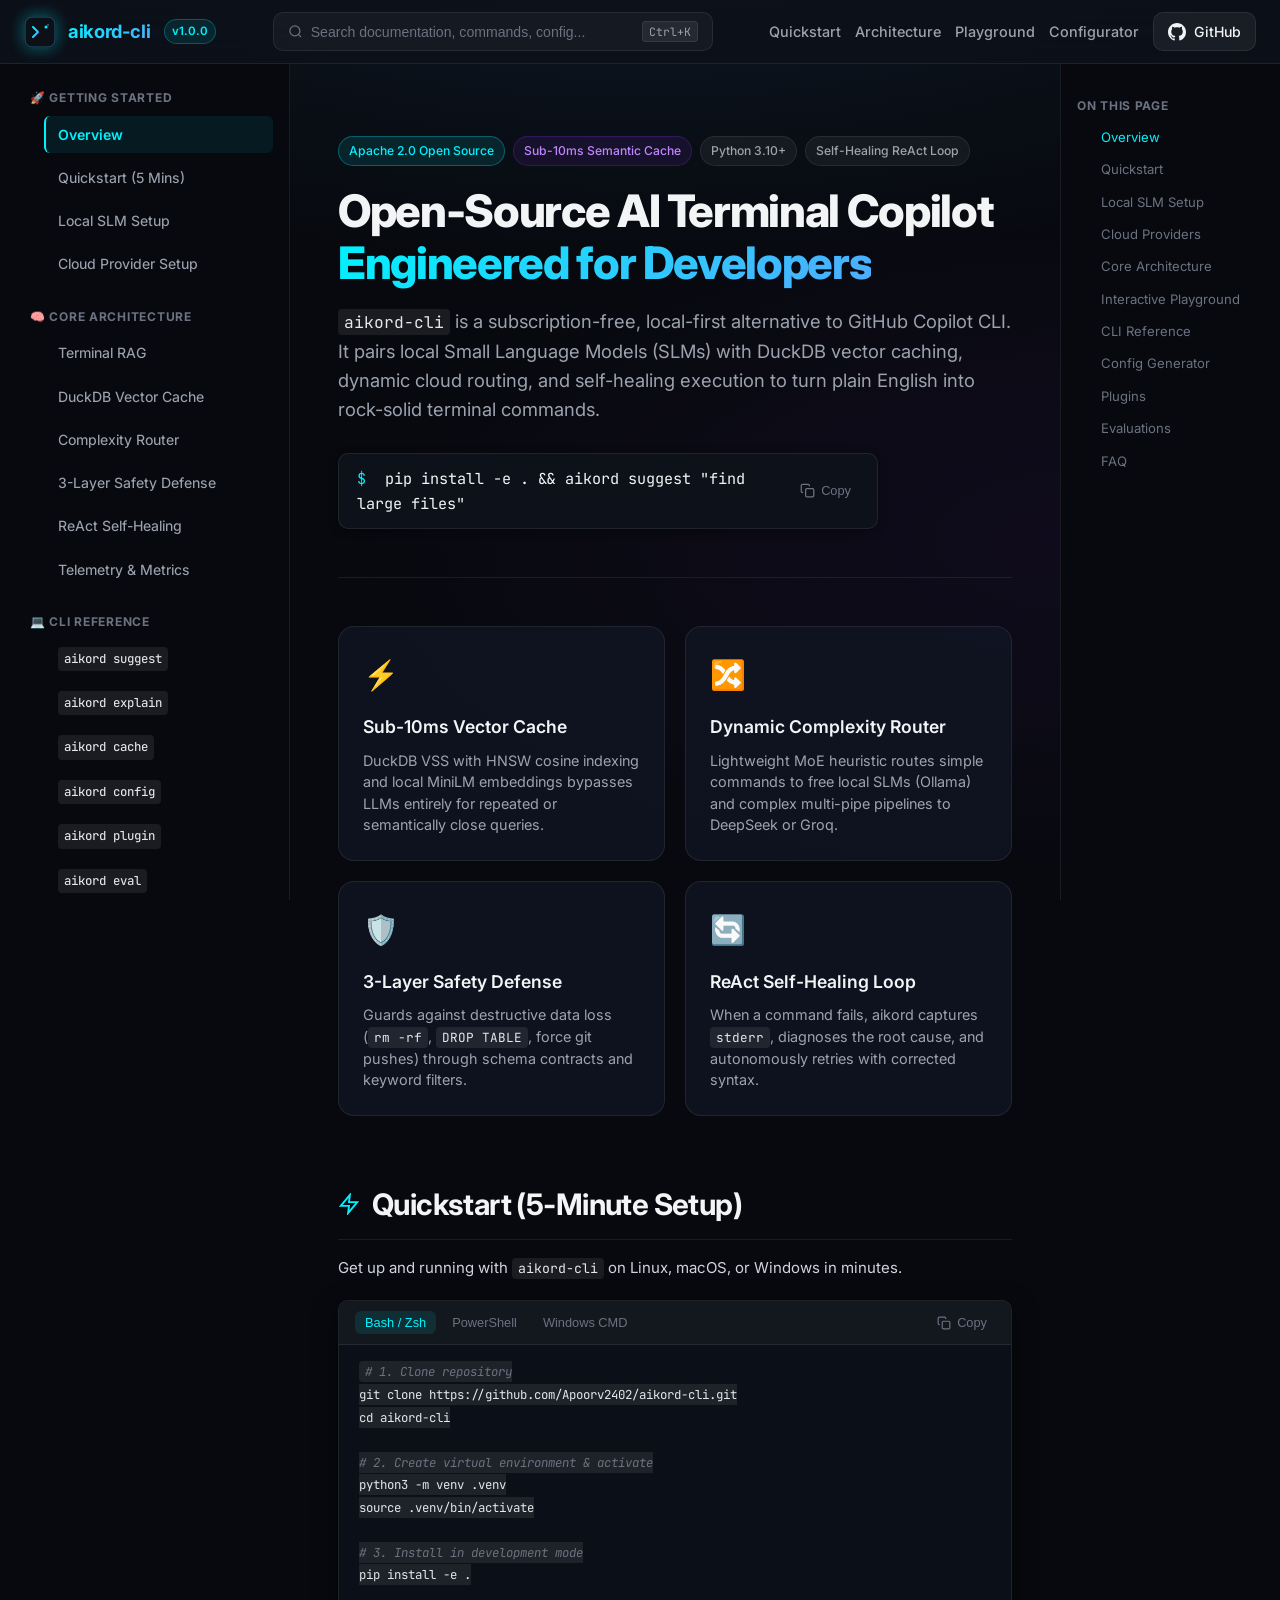
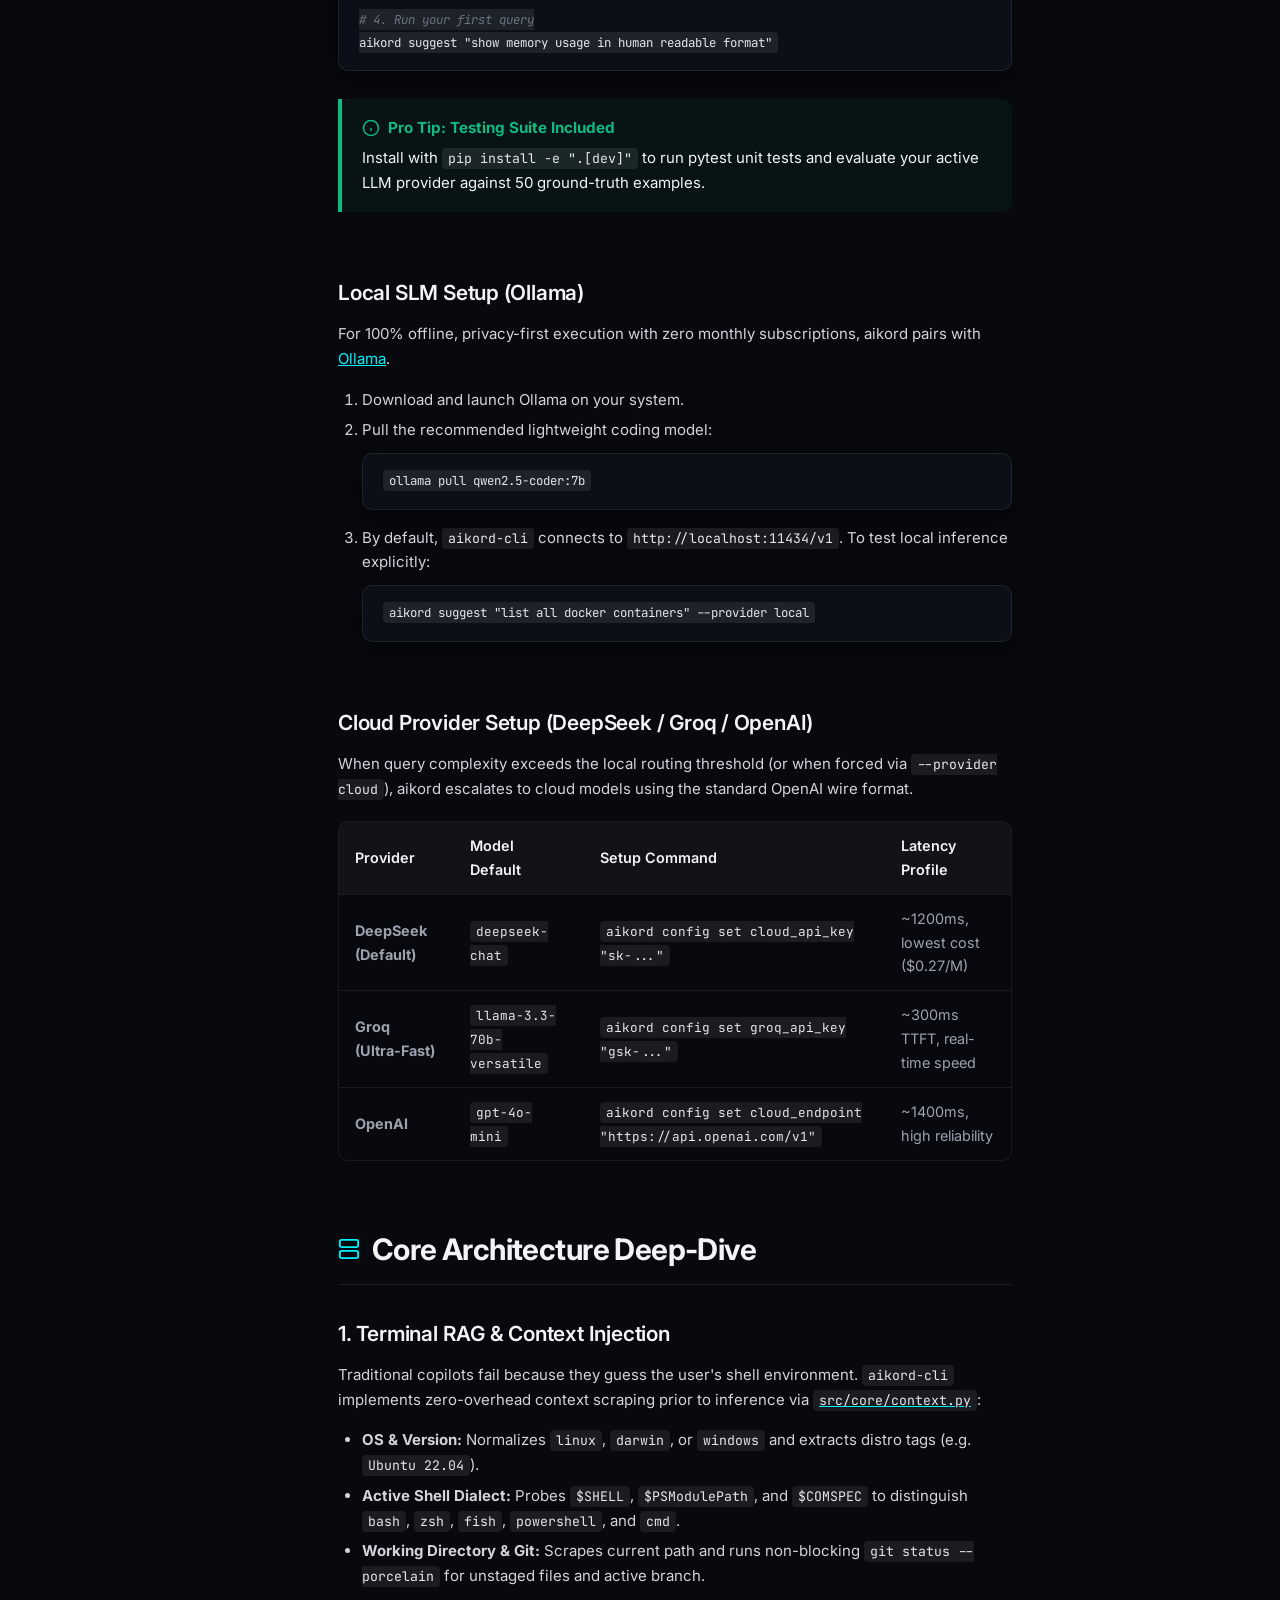
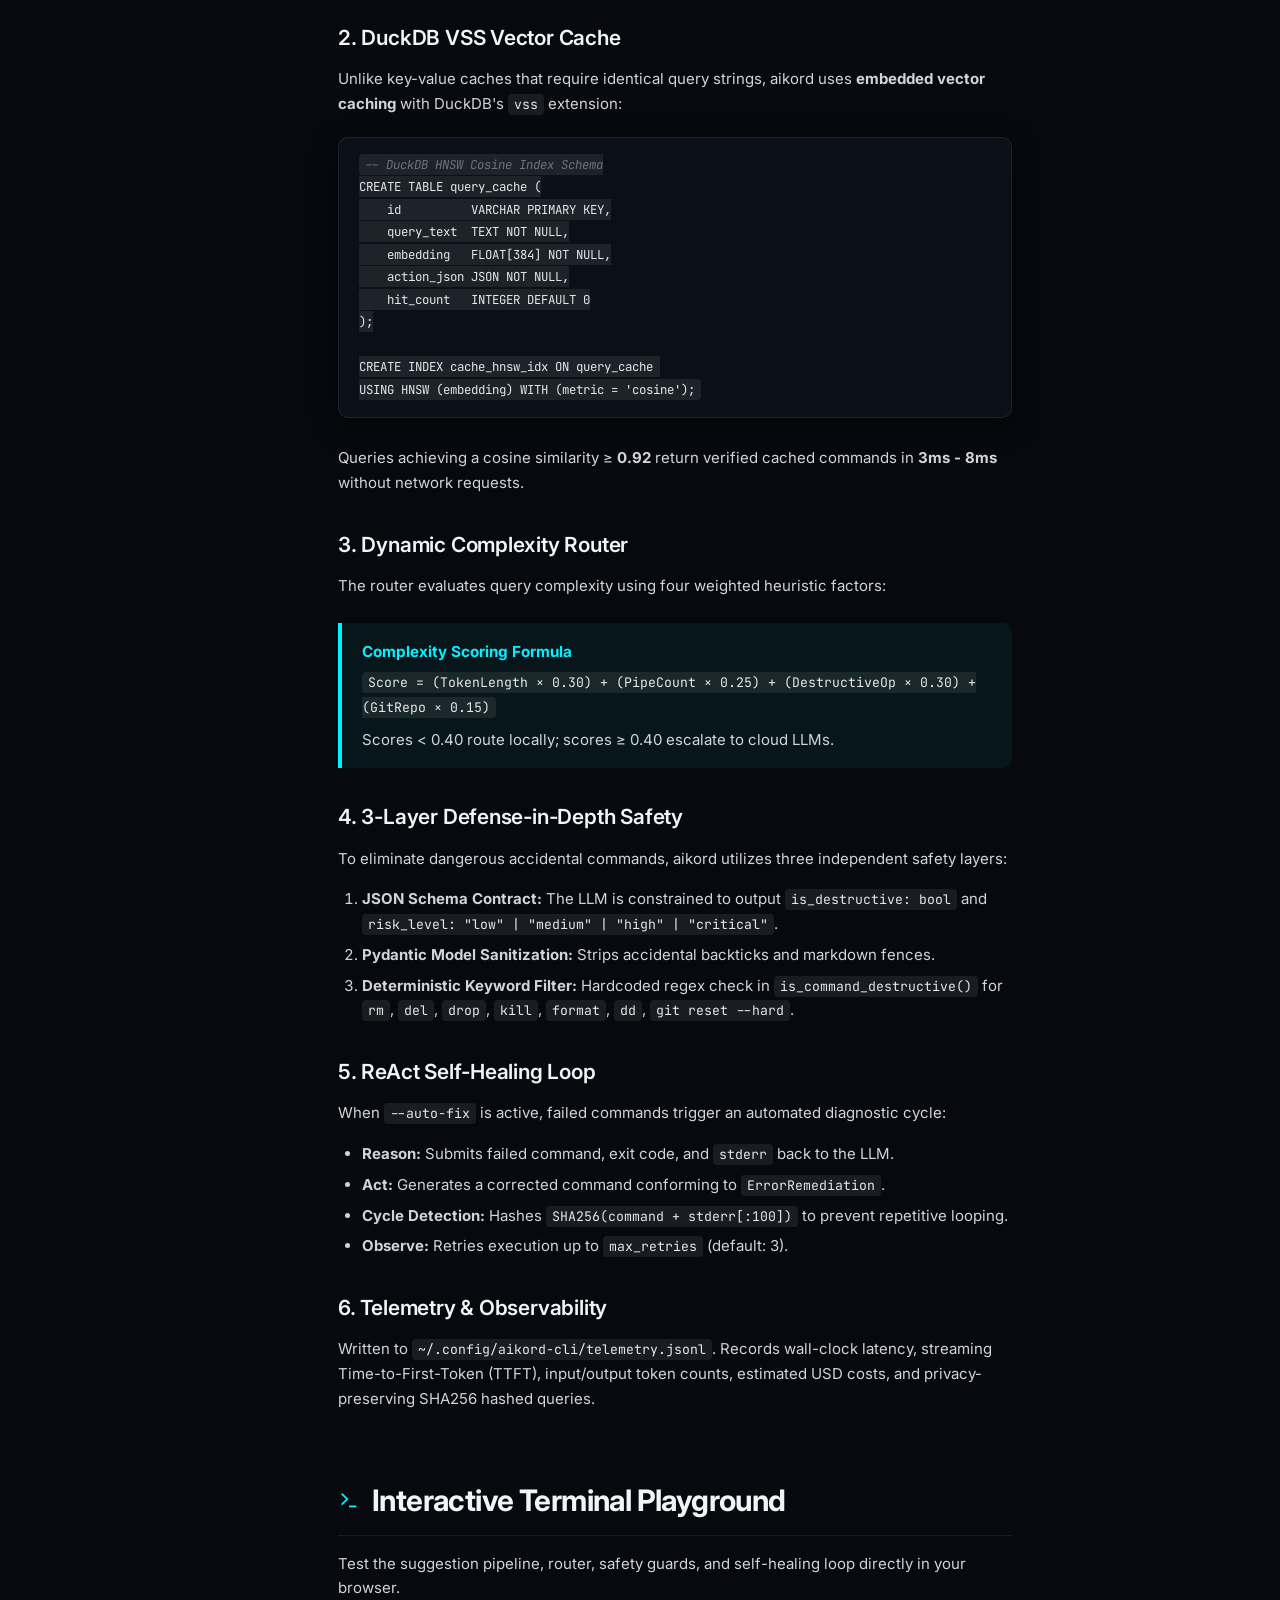
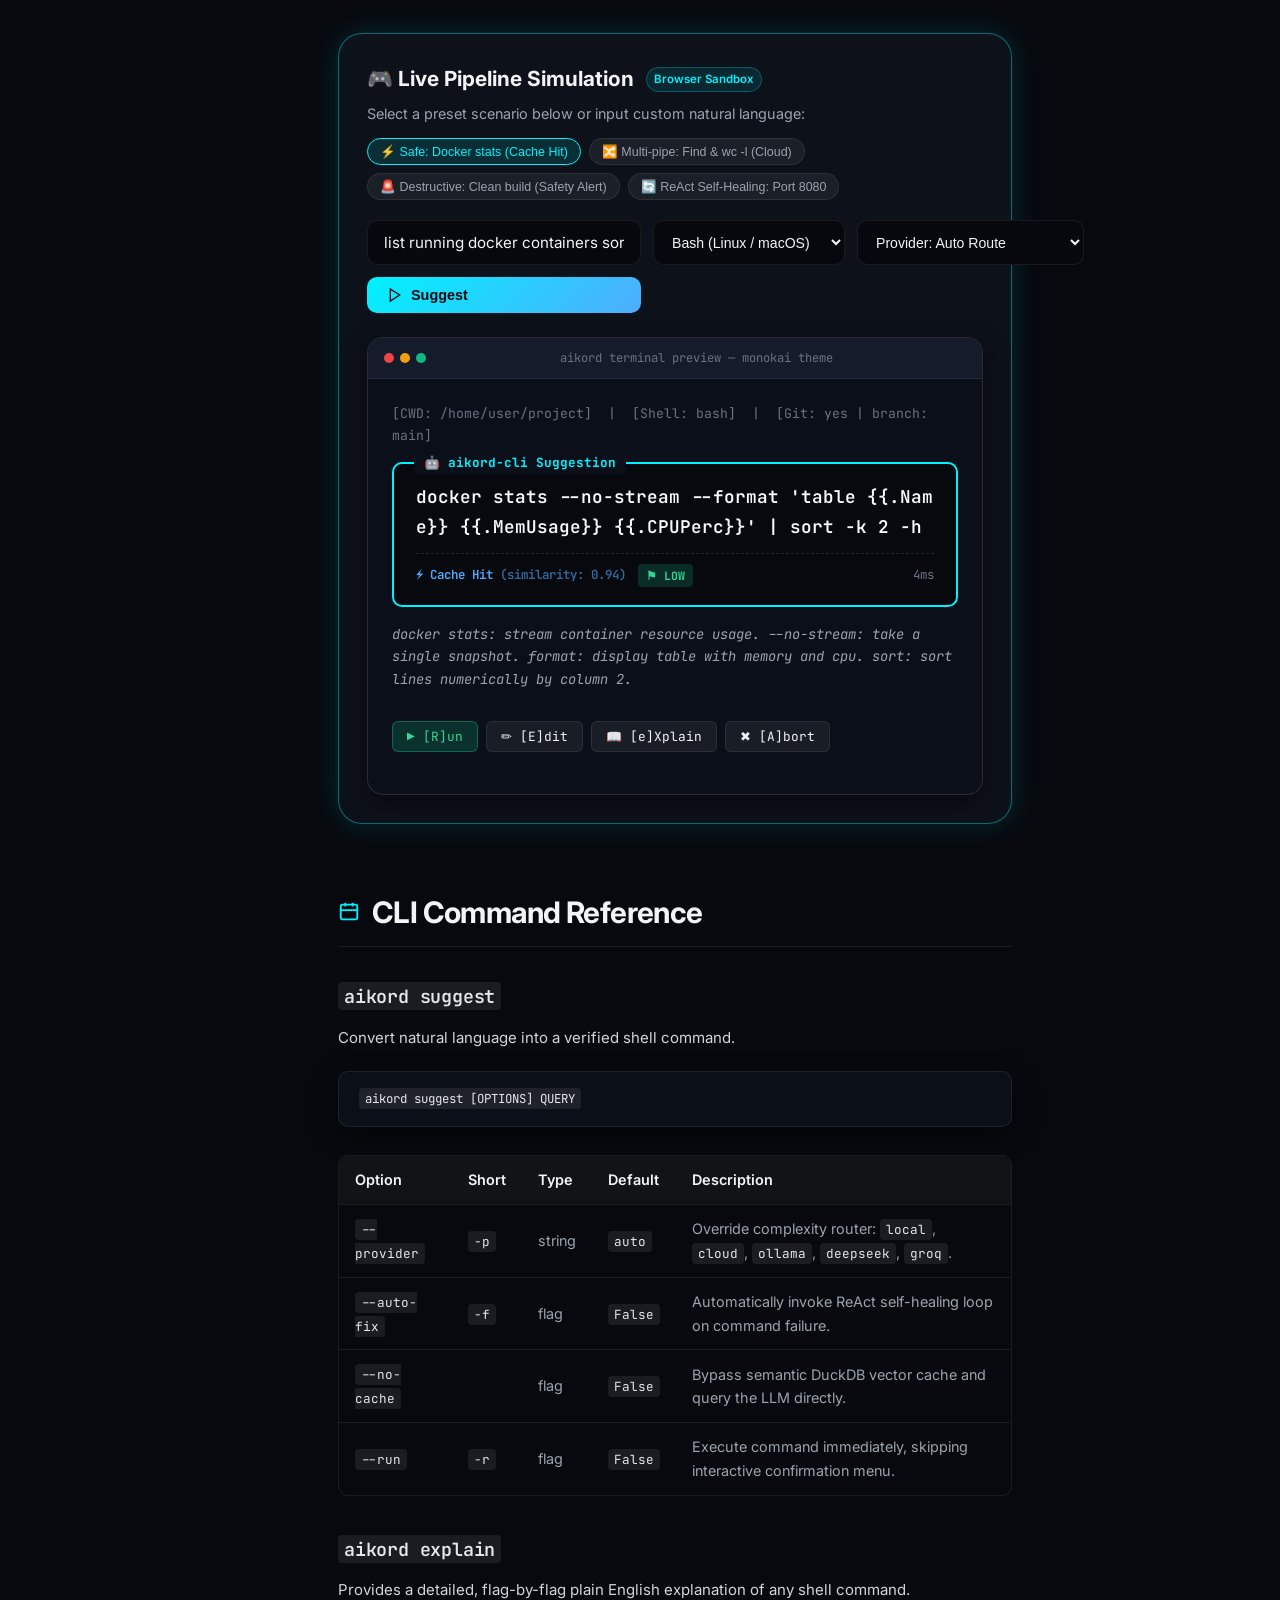
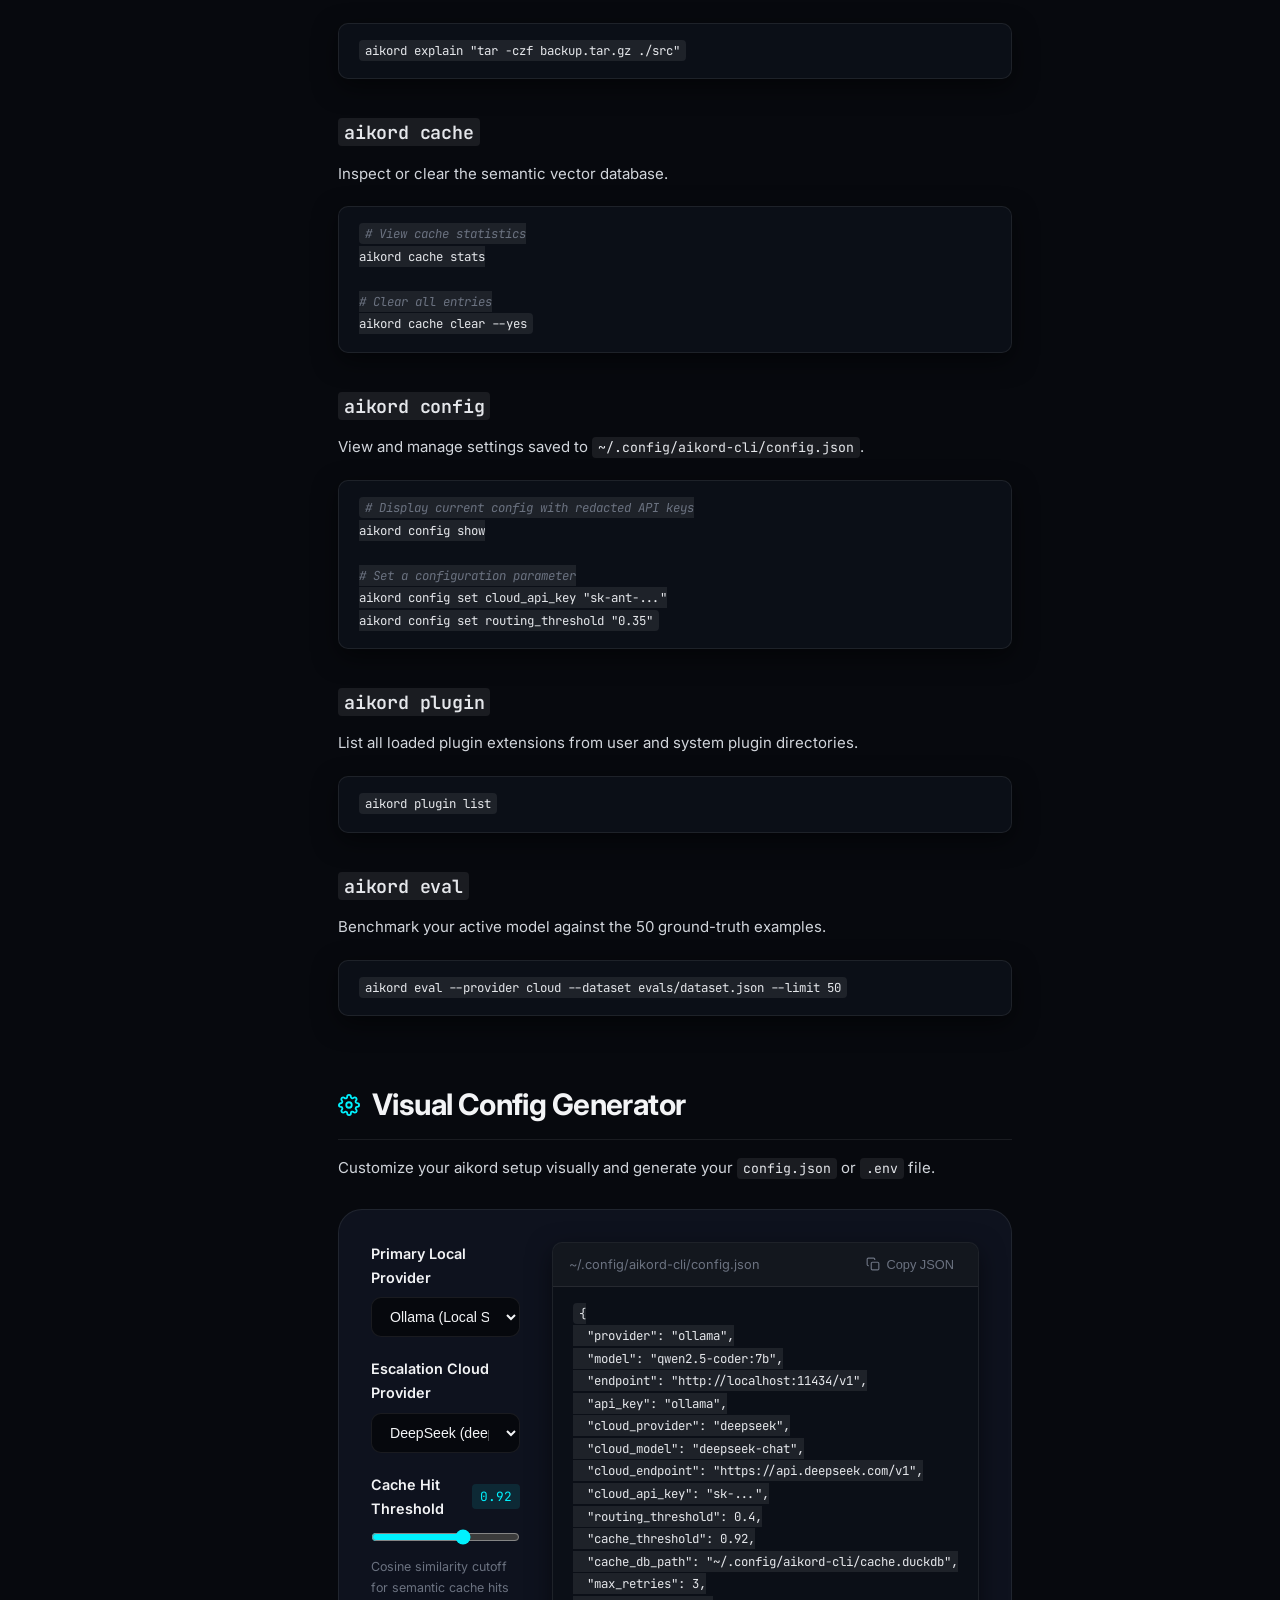
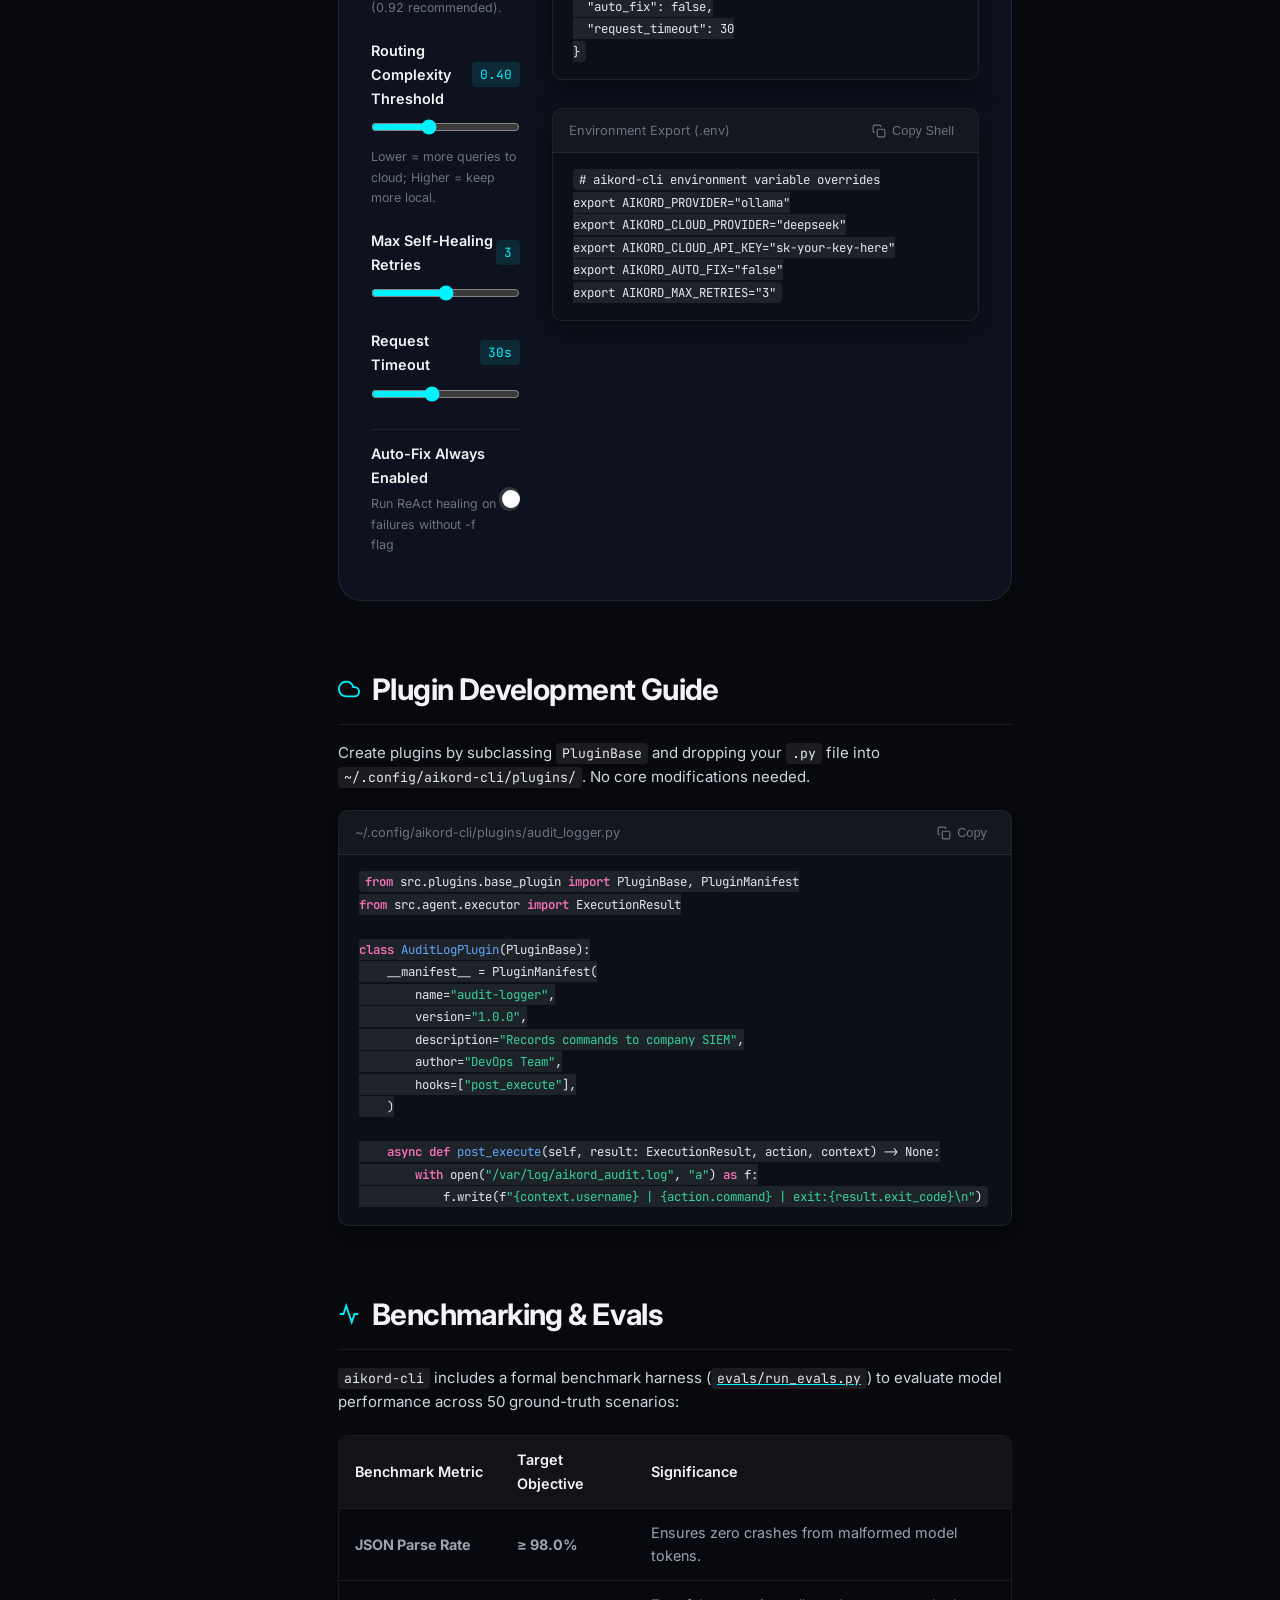
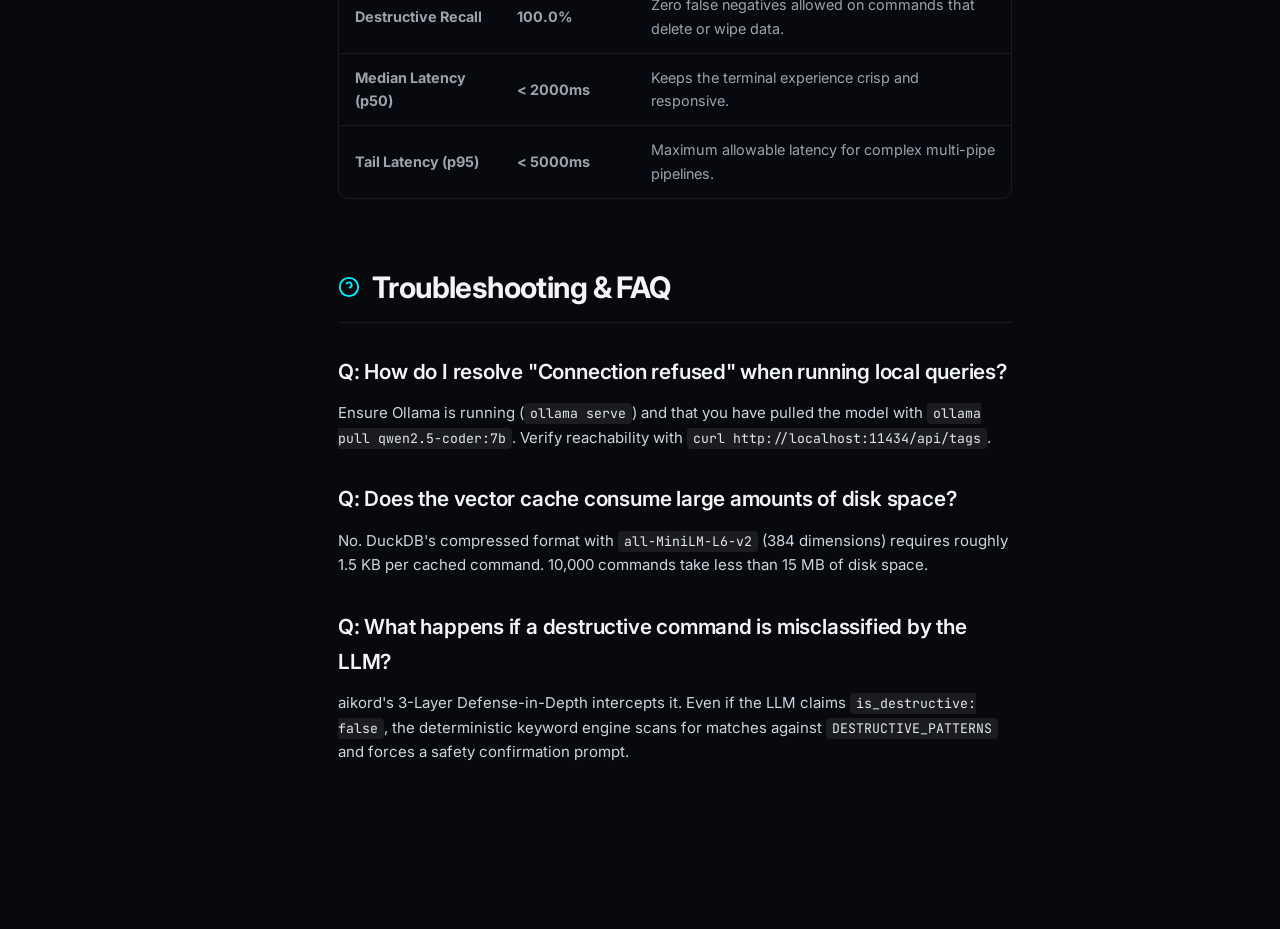
==== docs/index.html @ ac15a9aa "feat: add interactive developer documentation website and update README" ====
<!DOCTYPE html>
<html lang="en">
<head>
  <meta charset="UTF-8">
  <meta name="viewport" content="width=device-width, initial-scale=1.0">
  <title>aikord-cli Developer Documentation | Open-Source AI Terminal Copilot</title>
  <meta name="description" content="Official developer documentation for aikord-cli: Open-source, subscription-free AI terminal copilot with local SLMs, DuckDB VSS semantic caching, and ReAct self-healing execution." />
  <link rel="icon" type="image/svg+xml" href="favicon.svg">
  <link rel="stylesheet" href="styles.css">
</head>
<body>

  <!-- =======================================================================
       Header Navigation
       ======================================================================= -->
  <header class="site-header">
    <div class="header-left">
      <button class="menu-toggle-btn" id="menu-toggle" aria-label="Toggle Navigation Sidebar">
        <svg width="20" height="20" viewBox="0 0 24 24" fill="none" stroke="currentColor" stroke-width="2" stroke-linecap="round"><line x1="3" y1="12" x2="21" y2="12"></line><line x1="3" y1="6" x2="21" y2="6"></line><line x1="3" y1="18" x2="21" y2="18"></line></svg>
      </button>
      <a href="#overview" class="brand-link">
        <img src="favicon.svg" alt="aikord-cli logo" class="brand-logo" />
        <span class="brand-title">aikord-cli</span>
        <span class="badge-version">v1.0.0</span>
      </a>
    </div>

    <div class="header-center">
      <button class="quick-search-btn" id="quick-search-trigger" aria-label="Quick Search">
        <span class="search-placeholder">
          <svg width="15" height="15" viewBox="0 0 24 24" fill="none" stroke="currentColor" stroke-width="2"><circle cx="11" cy="11" r="8"></circle><line x1="21" y1="21" x2="16.65" y2="16.65"></line></svg>
          Search documentation, commands, config...
        </span>
        <kbd class="search-shortcut">Ctrl+K</kbd>
      </button>
    </div>

    <div class="header-right">
      <a href="#quickstart" class="nav-link">Quickstart</a>
      <a href="#architecture" class="nav-link">Architecture</a>
      <a href="#playground" class="nav-link">Playground</a>
      <a href="#configurator" class="nav-link">Configurator</a>
      <a href="https://github.com/Apoorv2402/aikord-cli" target="_blank" rel="noopener noreferrer" class="github-btn">
        <svg width="18" height="18" viewBox="0 0 24 24" fill="currentColor"><path d="M12 0C5.37 0 0 5.37 0 12c0 5.31 3.435 9.795 8.205 11.385.6.105.825-.255.825-.57 0-.285-.015-1.23-.015-2.235-3.015.555-3.795-.735-4.035-1.41-.135-.345-.72-1.41-1.23-1.695-.42-.225-1.02-.78-.015-.795.945-.015 1.62.87 1.845 1.23 1.08 1.815 2.805 1.305 3.495.99.105-.78.42-1.305.765-1.605-2.67-.3-5.46-1.335-5.46-5.925 0-1.305.465-2.385 1.23-3.225-.12-.3-.54-1.53.12-3.18 0 0 1.005-.315 3.3 1.23.96-.27 1.98-.405 3-.405s2.04.135 3 .405c2.295-1.56 3.3-1.23 3.3-1.23.66 1.65.24 2.88.12 3.18.765.84 1.23 1.905 1.23 3.225 0 4.605-2.805 5.625-5.475 5.925.435.375.81 1.095.81 2.22 0 1.605-.015 2.895-.015 3.3 0 .315.225.69.825.57A12.02 12.02 0 0024 12c0-6.63-5.37-12-12-12z"/></svg>
        GitHub
      </a>
    </div>
  </header>

  <!-- =======================================================================
       Main Layout (Sidebar + Content + TOC)
       ======================================================================= -->
  <div class="docs-container">

    <!-- Left Navigation Sidebar -->
    <aside class="docs-sidebar" id="docs-sidebar">
      <div class="sidebar-group">
        <div class="sidebar-group-title">🚀 Getting Started</div>
        <ul class="sidebar-links">
          <li><a href="#overview" class="sidebar-link active">Overview</a></li>
          <li><a href="#quickstart" class="sidebar-link">Quickstart (5 Mins)</a></li>
          <li><a href="#ollama-setup" class="sidebar-link">Local SLM Setup</a></li>
          <li><a href="#cloud-setup" class="sidebar-link">Cloud Provider Setup</a></li>
        </ul>
      </div>

      <div class="sidebar-group">
        <div class="sidebar-group-title">🧠 Core Architecture</div>
        <ul class="sidebar-links">
          <li><a href="#context-injection" class="sidebar-link">Terminal RAG</a></li>
          <li><a href="#semantic-cache" class="sidebar-link">DuckDB Vector Cache</a></li>
          <li><a href="#complexity-router" class="sidebar-link">Complexity Router</a></li>
          <li><a href="#safety-architecture" class="sidebar-link">3-Layer Safety Defense</a></li>
          <li><a href="#self-healing" class="sidebar-link">ReAct Self-Healing</a></li>
          <li><a href="#telemetry" class="sidebar-link">Telemetry & Metrics</a></li>
        </ul>
      </div>

      <div class="sidebar-group">
        <div class="sidebar-group-title">💻 CLI Reference</div>
        <ul class="sidebar-links">
          <li><a href="#cmd-suggest" class="sidebar-link"><code>aikord suggest</code></a></li>
          <li><a href="#cmd-explain" class="sidebar-link"><code>aikord explain</code></a></li>
          <li><a href="#cmd-cache" class="sidebar-link"><code>aikord cache</code></a></li>
          <li><a href="#cmd-config" class="sidebar-link"><code>aikord config</code></a></li>
          <li><a href="#cmd-plugin" class="sidebar-link"><code>aikord plugin</code></a></li>
          <li><a href="#cmd-eval" class="sidebar-link"><code>aikord eval</code></a></li>
        </ul>
      </div>

      <div class="sidebar-group">
        <div class="sidebar-group-title">🎛️ Interactive Tools</div>
        <ul class="sidebar-links">
          <li><a href="#playground" class="sidebar-link">Terminal Playground <span class="sidebar-pill">Live</span></a></li>
          <li><a href="#configurator" class="sidebar-link">Visual Configurator</a></li>
        </ul>
      </div>

      <div class="sidebar-group">
        <div class="sidebar-group-title">🔌 Plugins & Evals</div>
        <ul class="sidebar-links">
          <li><a href="#plugins" class="sidebar-link">Plugin Development</a></li>
          <li><a href="#evals" class="sidebar-link">Evaluation Harness</a></li>
          <li><a href="#faq" class="sidebar-link">FAQ & Troubleshooting</a></li>
        </ul>
      </div>
    </aside>

    <!-- Main Content Area -->
    <main class="docs-main">
      <div class="docs-content-wrapper">

        <!-- Hero Section -->
        <section class="hero-banner" id="overview">
          <div class="hero-tags">
            <span class="tag-pill cyan">Apache 2.0 Open Source</span>
            <span class="tag-pill purple">Sub-10ms Semantic Cache</span>
            <span class="tag-pill">Python 3.10+</span>
            <span class="tag-pill">Self-Healing ReAct Loop</span>
          </div>

          <h1 class="hero-title">
            Open-Source AI Terminal Copilot <br />
            <span class="text-gradient">Engineered for Developers</span>
          </h1>

          <p class="hero-subtitle">
            <code>aikord-cli</code> is a subscription-free, local-first alternative to GitHub Copilot CLI. It pairs local Small Language Models (SLMs) with DuckDB vector caching, dynamic cloud routing, and self-healing execution to turn plain English into rock-solid terminal commands.
          </p>

          <div class="hero-quick-install">
            <div>
              <span class="cmd-prompt">$</span>
              <span class="cmd-text">pip install -e . &amp;&amp; aikord suggest "find large files"</span>
            </div>
            <button class="copy-btn" aria-label="Copy install command">
              <svg width="15" height="15" viewBox="0 0 24 24" fill="none" stroke="currentColor" stroke-width="2"><rect x="9" y="9" width="13" height="13" rx="2" ry="2"></rect><path d="M5 15H4a2 2 0 0 1-2-2V4a2 2 0 0 1 2-2h9a2 2 0 0 1 2 2v1"></path></svg>
              Copy
            </button>
          </div>
        </section>

        <!-- Feature Grid Cards -->
        <section class="doc-section">
          <div class="feature-grid">
            <div class="feature-card">
              <div class="card-icon">⚡</div>
              <h2 class="card-title">Sub-10ms Vector Cache</h2>
              <p class="card-desc">DuckDB VSS with HNSW cosine indexing and local MiniLM embeddings bypasses LLMs entirely for repeated or semantically close queries.</p>
            </div>
            <div class="feature-card">
              <div class="card-icon">🔀</div>
              <h2 class="card-title">Dynamic Complexity Router</h2>
              <p class="card-desc">Lightweight MoE heuristic routes simple commands to free local SLMs (Ollama) and complex multi-pipe pipelines to DeepSeek or Groq.</p>
            </div>
            <div class="feature-card">
              <div class="card-icon">🛡️</div>
              <h2 class="card-title">3-Layer Safety Defense</h2>
              <p class="card-desc">Guards against destructive data loss (<code>rm -rf</code>, <code>DROP TABLE</code>, force git pushes) through schema contracts and keyword filters.</p>
            </div>
            <div class="feature-card">
              <div class="card-icon">🔄</div>
              <h2 class="card-title">ReAct Self-Healing Loop</h2>
              <p class="card-desc">When a command fails, aikord captures <code>stderr</code>, diagnoses the root cause, and autonomously retries with corrected syntax.</p>
            </div>
          </div>
        </section>

        <!-- Section: Quickstart -->
        <section class="doc-section" id="quickstart">
          <h2 class="section-heading">
            <svg width="22" height="22" viewBox="0 0 24 24" fill="none" stroke="var(--accent-cyan)" stroke-width="2"><polygon points="13 2 3 14 12 14 11 22 21 10 12 10 13 2"></polygon></svg>
            Quickstart (5-Minute Setup)
          </h2>
          <p>Get up and running with <code>aikord-cli</code> on Linux, macOS, or Windows in minutes.</p>

          <div class="code-window">
            <div class="code-header">
              <div class="code-tabs">
                <button class="code-tab-btn active" data-tab="bash">Bash / Zsh</button>
                <button class="code-tab-btn" data-tab="pwsh">PowerShell</button>
                <button class="code-tab-btn" data-tab="cmd">Windows CMD</button>
              </div>
              <button class="copy-btn" aria-label="Copy code block">
                <svg width="14" height="14" viewBox="0 0 24 24" fill="none" stroke="currentColor" stroke-width="2"><rect x="9" y="9" width="13" height="13" rx="2" ry="2"></rect><path d="M5 15H4a2 2 0 0 1-2-2V4a2 2 0 0 1 2-2h9a2 2 0 0 1 2 2v1"></path></svg>
                Copy
              </button>
            </div>
            <div class="code-body">
              <pre class="code-pane active" data-pane="bash"><code><span class="token-comment"># 1. Clone repository</span>
git clone https://github.com/Apoorv2402/aikord-cli.git
cd aikord-cli

<span class="token-comment"># 2. Create virtual environment &amp; activate</span>
python3 -m venv .venv
source .venv/bin/activate

<span class="token-comment"># 3. Install in development mode</span>
pip install -e .

<span class="token-comment"># 4. Run your first query</span>
aikord suggest "show memory usage in human readable format"</code></pre>

              <pre class="code-pane" data-pane="pwsh" style="display:none;"><code><span class="token-comment"># 1. Clone repository</span>
git clone https://github.com/Apoorv2402/aikord-cli.git
cd aikord-cli

<span class="token-comment"># 2. Create virtual environment &amp; activate</span>
python -m venv .venv
.venv\Scripts\Activate.ps1

<span class="token-comment"># 3. Install in development mode</span>
pip install -e .

<span class="token-comment"># 4. Run your first query</span>
aikord suggest "find all files modified today"</code></pre>

              <pre class="code-pane" data-pane="cmd" style="display:none;"><code>:: 1. Clone repository
git clone https://github.com/Apoorv2402/aikord-cli.git
cd aikord-cli

:: 2. Create virtual environment &amp; activate
python -m venv .venv
.venv\Scripts\activate.bat

:: 3. Install in development mode
pip install -e .

:: 4. Run your first query
aikord suggest "show network connections"</code></pre>
            </div>
          </div>

          <div class="callout tip">
            <div class="callout-title">
              <svg width="18" height="18" viewBox="0 0 24 24" fill="none" stroke="currentColor" stroke-width="2"><circle cx="12" cy="12" r="10"></circle><line x1="12" y1="16" x2="12" y2="12"></line><line x1="12" y1="8" x2="12.01" y2="8"></line></svg>
              Pro Tip: Testing Suite Included
            </div>
            Install with <code>pip install -e ".[dev]"</code> to run pytest unit tests and evaluate your active LLM provider against 50 ground-truth examples.
          </div>
        </section>

        <!-- Section: Ollama Setup -->
        <section class="doc-section" id="ollama-setup">
          <h3 class="sub-heading">Local SLM Setup (Ollama)</h3>
          <p>For 100% offline, privacy-first execution with zero monthly subscriptions, aikord pairs with <a href="https://ollama.com" target="_blank" rel="noopener noreferrer" style="color:var(--accent-cyan);">Ollama</a>.</p>

          <ol>
            <li>Download and launch Ollama on your system.</li>
            <li>Pull the recommended lightweight coding model:
              <div class="code-window" style="margin: 10px 0 16px;">
                <div class="code-body"><pre><code>ollama pull qwen2.5-coder:7b</code></pre></div>
              </div>
            </li>
            <li>By default, <code>aikord-cli</code> connects to <code>http://localhost:11434/v1</code>. To test local inference explicitly:
              <div class="code-window" style="margin: 10px 0 16px;">
                <div class="code-body"><pre><code>aikord suggest "list all docker containers" --provider local</code></pre></div>
              </div>
            </li>
          </ol>
        </section>

        <!-- Section: Cloud Setup -->
        <section class="doc-section" id="cloud-setup">
          <h3 class="sub-heading">Cloud Provider Setup (DeepSeek / Groq / OpenAI)</h3>
          <p>When query complexity exceeds the local routing threshold (or when forced via <code>--provider cloud</code>), aikord escalates to cloud models using the standard OpenAI wire format.</p>

          <div class="table-responsive">
            <table class="doc-table">
              <thead>
                <tr>
                  <th>Provider</th>
                  <th>Model Default</th>
                  <th>Setup Command</th>
                  <th>Latency Profile</th>
                </tr>
              </thead>
              <tbody>
                <tr>
                  <td><strong>DeepSeek (Default)</strong></td>
                  <td><code>deepseek-chat</code></td>
                  <td><code>aikord config set cloud_api_key "sk-..."</code></td>
                  <td>~1200ms, lowest cost ($0.27/M)</td>
                </tr>
                <tr>
                  <td><strong>Groq (Ultra-Fast)</strong></td>
                  <td><code>llama-3.3-70b-versatile</code></td>
                  <td><code>aikord config set groq_api_key "gsk-..."</code></td>
                  <td>~300ms TTFT, real-time speed</td>
                </tr>
                <tr>
                  <td><strong>OpenAI</strong></td>
                  <td><code>gpt-4o-mini</code></td>
                  <td><code>aikord config set cloud_endpoint "https://api.openai.com/v1"</code></td>
                  <td>~1400ms, high reliability</td>
                </tr>
              </tbody>
            </table>
          </div>
        </section>

        <!-- Section: Architecture Deep-Dive -->
        <section class="doc-section" id="architecture">
          <h2 class="section-heading">
            <svg width="22" height="22" viewBox="0 0 24 24" fill="none" stroke="var(--accent-cyan)" stroke-width="2"><rect x="2" y="2" width="20" height="8" rx="2" ry="2"></rect><rect x="2" y="14" width="20" height="8" rx="2" ry="2"></rect><line x1="6" y1="6" x2="6.01" y2="6"></line><line x1="6" y1="18" x2="6.01" y2="18"></line></svg>
            Core Architecture Deep-Dive
          </h2>

          <h3 class="sub-heading" id="context-injection">1. Terminal RAG &amp; Context Injection</h3>
          <p>
            Traditional copilots fail because they guess the user's shell environment. <code>aikord-cli</code> implements zero-overhead context scraping prior to inference via <a href="file:///c:/Users/apoorv/.gemini/antigravity/scratch/aikord-cli/src/core/context.py" style="color:var(--accent-cyan);"><code>src/core/context.py</code></a>:
          </p>
          <ul>
            <li><strong>OS &amp; Version:</strong> Normalizes <code>linux</code>, <code>darwin</code>, or <code>windows</code> and extracts distro tags (e.g. <code>Ubuntu 22.04</code>).</li>
            <li><strong>Active Shell Dialect:</strong> Probes <code>$SHELL</code>, <code>$PSModulePath</code>, and <code>$COMSPEC</code> to distinguish <code>bash</code>, <code>zsh</code>, <code>fish</code>, <code>powershell</code>, and <code>cmd</code>.</li>
            <li><strong>Working Directory &amp; Git:</strong> Scrapes current path and runs non-blocking <code>git status --porcelain</code> for unstaged files and active branch.</li>
          </ul>

          <h3 class="sub-heading" id="semantic-cache">2. DuckDB VSS Vector Cache</h3>
          <p>
            Unlike key-value caches that require identical query strings, aikord uses <strong>embedded vector caching</strong> with DuckDB's <code>vss</code> extension:
          </p>
          <div class="code-window">
            <div class="code-body">
              <pre><code><span class="token-comment">-- DuckDB HNSW Cosine Index Schema</span>
CREATE TABLE query_cache (
    id          VARCHAR PRIMARY KEY,
    query_text  TEXT NOT NULL,
    embedding   FLOAT[384] NOT NULL,
    action_json JSON NOT NULL,
    hit_count   INTEGER DEFAULT 0
);

CREATE INDEX cache_hnsw_idx ON query_cache 
USING HNSW (embedding) WITH (metric = 'cosine');</code></pre>
            </div>
          </div>
          <p>Queries achieving a cosine similarity &ge; <strong>0.92</strong> return verified cached commands in <strong>3ms - 8ms</strong> without network requests.</p>

          <h3 class="sub-heading" id="complexity-router">3. Dynamic Complexity Router</h3>
          <p>The router evaluates query complexity using four weighted heuristic factors:</p>
          <div class="callout">
            <div class="callout-title">Complexity Scoring Formula</div>
            <code>Score = (TokenLength × 0.30) + (PipeCount × 0.25) + (DestructiveOp × 0.30) + (GitRepo × 0.15)</code>
            <p style="margin-top: 8px; margin-bottom: 0;">Scores &lt; 0.40 route locally; scores &ge; 0.40 escalate to cloud LLMs.</p>
          </div>

          <h3 class="sub-heading" id="safety-architecture">4. 3-Layer Defense-in-Depth Safety</h3>
          <p>To eliminate dangerous accidental commands, aikord utilizes three independent safety layers:</p>
          <ol>
            <li><strong>JSON Schema Contract:</strong> The LLM is constrained to output <code>is_destructive: bool</code> and <code>risk_level: "low" | "medium" | "high" | "critical"</code>.</li>
            <li><strong>Pydantic Model Sanitization:</strong> Strips accidental backticks and markdown fences.</li>
            <li><strong>Deterministic Keyword Filter:</strong> Hardcoded regex check in <code>is_command_destructive()</code> for <code>rm</code>, <code>del</code>, <code>drop</code>, <code>kill</code>, <code>format</code>, <code>dd</code>, <code>git reset --hard</code>.</li>
          </ol>

          <h3 class="sub-heading" id="self-healing">5. ReAct Self-Healing Loop</h3>
          <p>
            When <code>--auto-fix</code> is active, failed commands trigger an automated diagnostic cycle:
          </p>
          <ul>
            <li><strong>Reason:</strong> Submits failed command, exit code, and <code>stderr</code> back to the LLM.</li>
            <li><strong>Act:</strong> Generates a corrected command conforming to <code>ErrorRemediation</code>.</li>
            <li><strong>Cycle Detection:</strong> Hashes <code>SHA256(command + stderr[:100])</code> to prevent repetitive looping.</li>
            <li><strong>Observe:</strong> Retries execution up to <code>max_retries</code> (default: 3).</li>
          </ul>

          <h3 class="sub-heading" id="telemetry">6. Telemetry &amp; Observability</h3>
          <p>
            Written to <code>~/.config/aikord-cli/telemetry.jsonl</code>. Records wall-clock latency, streaming Time-to-First-Token (TTFT), input/output token counts, estimated USD costs, and privacy-preserving SHA256 hashed queries.
          </p>
        </section>

        <!-- Section: Interactive Terminal Playground -->
        <section class="doc-section" id="playground">
          <h2 class="section-heading">
            <svg width="22" height="22" viewBox="0 0 24 24" fill="none" stroke="var(--accent-cyan)" stroke-width="2"><polyline points="4 17 10 11 4 5"></polyline><line x1="12" y1="19" x2="20" y2="19"></line></svg>
            Interactive Terminal Playground
          </h2>
          <p>Test the suggestion pipeline, router, safety guards, and self-healing loop directly in your browser.</p>

          <div class="playground-container">
            <div class="playground-header">
              <div class="playground-title">
                <span>🎮 Live Pipeline Simulation</span>
                <span class="badge-version">Browser Sandbox</span>
              </div>
              <p style="color: var(--text-secondary); font-size: 0.9rem; margin-bottom: 12px;">
                Select a preset scenario below or input custom natural language:
              </p>
              <div class="playground-presets">
                <button class="preset-chip active" data-preset="safe">⚡ Safe: Docker stats (Cache Hit)</button>
                <button class="preset-chip" data-preset="pipeline">🔀 Multi-pipe: Find &amp; wc -l (Cloud)</button>
                <button class="preset-chip" data-preset="destructive">🚨 Destructive: Clean build (Safety Alert)</button>
                <button class="preset-chip" data-preset="healing">🔄 ReAct Self-Healing: Port 8080</button>
              </div>
            </div>

            <div class="playground-controls">
              <input type="text" class="playground-input" id="pg-query" value="list running docker containers sorted by memory usage" placeholder="Describe a terminal task..." />
              <select class="playground-select" id="pg-shell">
                <option value="bash">Bash (Linux / macOS)</option>
                <option value="powershell">PowerShell (Windows)</option>
              </select>
              <select class="playground-select" id="pg-provider">
                <option value="auto">Provider: Auto Route</option>
                <option value="local">Provider: Local (Ollama)</option>
                <option value="deepseek">Provider: Cloud (DeepSeek)</option>
              </select>
              <button class="playground-submit-btn" id="pg-submit-btn">
                <svg width="16" height="16" viewBox="0 0 24 24" fill="none" stroke="currentColor" stroke-width="2"><polygon points="5 3 19 12 5 21 5 3"></polygon></svg>
                Suggest
              </button>
            </div>

            <!-- Terminal Window Preview -->
            <div class="terminal-simulation">
              <div class="terminal-titlebar">
                <div class="window-dots">
                  <div class="dot red"></div>
                  <div class="dot yellow"></div>
                  <div class="dot green"></div>
                </div>
                <div class="terminal-window-title">aikord terminal preview — monokai theme</div>
                <div></div>
              </div>
              <div class="terminal-viewport" id="terminal-viewport">
                <!-- Rendered dynamically by app.js -->
              </div>
            </div>
          </div>
        </section>

        <!-- Section: CLI Reference -->
        <section class="doc-section" id="cli-reference">
          <h2 class="section-heading">
            <svg width="22" height="22" viewBox="0 0 24 24" fill="none" stroke="var(--accent-cyan)" stroke-width="2"><rect x="3" y="4" width="18" height="16" rx="2"></rect><line x1="8" y1="2" x2="8" y2="6"></line><line x1="16" y1="2" x2="16" y2="6"></line><line x1="3" y1="10" x2="21" y2="10"></line></svg>
            CLI Command Reference
          </h2>

          <!-- cmd: suggest -->
          <div style="margin-bottom: 36px;" id="cmd-suggest">
            <h3 class="sub-heading"><code>aikord suggest</code></h3>
            <p>Convert natural language into a verified shell command.</p>
            <div class="code-window">
              <div class="code-body"><pre><code>aikord suggest [OPTIONS] QUERY</code></pre></div>
            </div>
            <div class="table-responsive">
              <table class="doc-table">
                <thead>
                  <tr>
                    <th>Option</th>
                    <th>Short</th>
                    <th>Type</th>
                    <th>Default</th>
                    <th>Description</th>
                  </tr>
                </thead>
                <tbody>
                  <tr>
                    <td><code>--provider</code></td>
                    <td><code>-p</code></td>
                    <td>string</td>
                    <td><code>auto</code></td>
                    <td>Override complexity router: <code>local</code>, <code>cloud</code>, <code>ollama</code>, <code>deepseek</code>, <code>groq</code>.</td>
                  </tr>
                  <tr>
                    <td><code>--auto-fix</code></td>
                    <td><code>-f</code></td>
                    <td>flag</td>
                    <td><code>False</code></td>
                    <td>Automatically invoke ReAct self-healing loop on command failure.</td>
                  </tr>
                  <tr>
                    <td><code>--no-cache</code></td>
                    <td></td>
                    <td>flag</td>
                    <td><code>False</code></td>
                    <td>Bypass semantic DuckDB vector cache and query the LLM directly.</td>
                  </tr>
                  <tr>
                    <td><code>--run</code></td>
                    <td><code>-r</code></td>
                    <td>flag</td>
                    <td><code>False</code></td>
                    <td>Execute command immediately, skipping interactive confirmation menu.</td>
                  </tr>
                </tbody>
              </table>
            </div>
          </div>

          <!-- cmd: explain -->
          <div style="margin-bottom: 36px;" id="cmd-explain">
            <h3 class="sub-heading"><code>aikord explain</code></h3>
            <p>Provides a detailed, flag-by-flag plain English explanation of any shell command.</p>
            <div class="code-window">
              <div class="code-body"><pre><code>aikord explain "tar -czf backup.tar.gz ./src"</code></pre></div>
            </div>
          </div>

          <!-- cmd: cache -->
          <div style="margin-bottom: 36px;" id="cmd-cache">
            <h3 class="sub-heading"><code>aikord cache</code></h3>
            <p>Inspect or clear the semantic vector database.</p>
            <div class="code-window">
              <div class="code-body"><pre><code><span class="token-comment"># View cache statistics</span>
aikord cache stats

<span class="token-comment"># Clear all entries</span>
aikord cache clear --yes</code></pre></div>
            </div>
          </div>

          <!-- cmd: config -->
          <div style="margin-bottom: 36px;" id="cmd-config">
            <h3 class="sub-heading"><code>aikord config</code></h3>
            <p>View and manage settings saved to <code>~/.config/aikord-cli/config.json</code>.</p>
            <div class="code-window">
              <div class="code-body"><pre><code><span class="token-comment"># Display current config with redacted API keys</span>
aikord config show

<span class="token-comment"># Set a configuration parameter</span>
aikord config set cloud_api_key "sk-ant-..."
aikord config set routing_threshold "0.35"</code></pre></div>
            </div>
          </div>

          <!-- cmd: plugin & eval -->
          <div style="margin-bottom: 36px;" id="cmd-plugin">
            <h3 class="sub-heading"><code>aikord plugin</code></h3>
            <p>List all loaded plugin extensions from user and system plugin directories.</p>
            <div class="code-window"><div class="code-body"><pre><code>aikord plugin list</code></pre></div></div>
          </div>

          <div style="margin-bottom: 36px;" id="cmd-eval">
            <h3 class="sub-heading"><code>aikord eval</code></h3>
            <p>Benchmark your active model against the 50 ground-truth examples.</p>
            <div class="code-window"><div class="code-body"><pre><code>aikord eval --provider cloud --dataset evals/dataset.json --limit 50</code></pre></div></div>
          </div>
        </section>

        <!-- Section: Visual Configurator -->
        <section class="doc-section" id="configurator">
          <h2 class="section-heading">
            <svg width="22" height="22" viewBox="0 0 24 24" fill="none" stroke="var(--accent-cyan)" stroke-width="2"><circle cx="12" cy="12" r="3"></circle><path d="M19.4 15a1.65 1.65 0 0 0 .33 1.82l.06.06a2 2 0 0 1 0 2.83 2 2 0 0 1-2.83 0l-.06-.06a1.65 1.65 0 0 0-1.82-.33 1.65 1.65 0 0 0-1 1.51V21a2 2 0 0 1-2 2 2 2 0 0 1-2-2v-.09A1.65 1.65 0 0 0 9 19.4a1.65 1.65 0 0 0-1.82.33l-.06.06a2 2 0 0 1-2.83 0 2 2 0 0 1 0-2.83l.06-.06a1.65 1.65 0 0 0 .33-1.82 1.65 1.65 0 0 0-1.51-1H3a2 2 0 0 1-2-2 2 2 0 0 1 2-2h.09A1.65 1.65 0 0 0 4.6 9a1.65 1.65 0 0 0-.33-1.82l-.06-.06a2 2 0 0 1 0-2.83 2 2 0 0 1 2.83 0l.06.06a1.65 1.65 0 0 0 1.82.33H9a1.65 1.65 0 0 0 1-1.51V3a2 2 0 0 1 2-2 2 2 0 0 1 2 2v.09a1.65 1.65 0 0 0 1 1.51 1.65 1.65 0 0 0 1.82-.33l.06-.06a2 2 0 0 1 2.83 0 2 2 0 0 1 0 2.83l-.06.06a1.65 1.65 0 0 0-.33 1.82V9a1.65 1.65 0 0 0 1.51 1H21a2 2 0 0 1 2 2 2 2 0 0 1-2 2h-.09a1.65 1.65 0 0 0-1.51 1z"></path></svg>
            Visual Config Generator
          </h2>
          <p>Customize your aikord setup visually and generate your <code>config.json</code> or <code>.env</code> file.</p>

          <div class="configurator-wrapper">
            <div class="config-grid">
              <!-- Controls -->
              <div>
                <div class="config-item">
                  <div class="config-item-header">
                    <label class="config-label" for="cfg-provider">Primary Local Provider</label>
                  </div>
                  <select class="playground-select" id="cfg-provider" style="width: 100%;">
                    <option value="ollama">Ollama (Local SLM)</option>
                  </select>
                </div>

                <div class="config-item">
                  <div class="config-item-header">
                    <label class="config-label" for="cfg-cloud-provider">Escalation Cloud Provider</label>
                  </div>
                  <select class="playground-select" id="cfg-cloud-provider" style="width: 100%;">
                    <option value="deepseek">DeepSeek (deepseek-chat)</option>
                    <option value="groq">Groq (llama-3.3-70b-versatile)</option>
                    <option value="openai">OpenAI (gpt-4o-mini)</option>
                  </select>
                </div>

                <div class="config-item">
                  <div class="config-item-header">
                    <label class="config-label" for="cfg-cache-thresh">Cache Hit Threshold</label>
                    <span class="config-value-badge" id="lbl-cache-thresh">0.92</span>
                  </div>
                  <input type="range" class="config-slider" id="cfg-cache-thresh" min="0.80" max="0.99" step="0.01" value="0.92" />
                  <div class="config-hint">Cosine similarity cutoff for semantic cache hits (0.92 recommended).</div>
                </div>

                <div class="config-item">
                  <div class="config-item-header">
                    <label class="config-label" for="cfg-routing-thresh">Routing Complexity Threshold</label>
                    <span class="config-value-badge" id="lbl-routing-thresh">0.40</span>
                  </div>
                  <input type="range" class="config-slider" id="cfg-routing-thresh" min="0.10" max="0.90" step="0.05" value="0.40" />
                  <div class="config-hint">Lower = more queries to cloud; Higher = keep more local.</div>
                </div>

                <div class="config-item">
                  <div class="config-item-header">
                    <label class="config-label" for="cfg-max-retries">Max Self-Healing Retries</label>
                    <span class="config-value-badge" id="lbl-max-retries">3</span>
                  </div>
                  <input type="range" class="config-slider" id="cfg-max-retries" min="1" max="5" step="1" value="3" />
                </div>

                <div class="config-item">
                  <div class="config-item-header">
                    <label class="config-label" for="cfg-timeout">Request Timeout</label>
                    <span class="config-value-badge" id="lbl-timeout">30s</span>
                  </div>
                  <input type="range" class="config-slider" id="cfg-timeout" min="10" max="60" step="5" value="30" />
                </div>

                <div class="config-toggle-row">
                  <div>
                    <div class="config-label">Auto-Fix Always Enabled</div>
                    <div class="config-hint">Run ReAct healing on failures without -f flag</div>
                  </div>
                  <label class="toggle-switch">
                    <input type="checkbox" id="cfg-autofix" />
                    <span class="slider-round"></span>
                  </label>
                </div>
              </div>

              <!-- Live Output -->
              <div>
                <div class="code-window" style="margin-top: 0;">
                  <div class="code-header">
                    <span style="font-size: 0.8rem; color: var(--text-muted);">~/.config/aikord-cli/config.json</span>
                    <button class="copy-btn" data-copy-target="#cfg-json-output">
                      <svg width="14" height="14" viewBox="0 0 24 24" fill="none" stroke="currentColor" stroke-width="2"><rect x="9" y="9" width="13" height="13" rx="2" ry="2"></rect><path d="M5 15H4a2 2 0 0 1-2-2V4a2 2 0 0 1 2-2h9a2 2 0 0 1 2 2v1"></path></svg>
                      Copy JSON
                    </button>
                  </div>
                  <div class="code-body">
                    <pre><code id="cfg-json-output"></code></pre>
                  </div>
                </div>

                <div class="code-window">
                  <div class="code-header">
                    <span style="font-size: 0.8rem; color: var(--text-muted);">Environment Export (.env)</span>
                    <button class="copy-btn" data-copy-target="#cfg-env-output">
                      <svg width="14" height="14" viewBox="0 0 24 24" fill="none" stroke="currentColor" stroke-width="2"><rect x="9" y="9" width="13" height="13" rx="2" ry="2"></rect><path d="M5 15H4a2 2 0 0 1-2-2V4a2 2 0 0 1 2-2h9a2 2 0 0 1 2 2v1"></path></svg>
                      Copy Shell
                    </button>
                  </div>
                  <div class="code-body">
                    <pre><code id="cfg-env-output"></code></pre>
                  </div>
                </div>
              </div>
            </div>
          </div>
        </section>

        <!-- Section: Plugin Development -->
        <section class="doc-section" id="plugins">
          <h2 class="section-heading">
            <svg width="22" height="22" viewBox="0 0 24 24" fill="none" stroke="var(--accent-cyan)" stroke-width="2"><path d="M18 10h-1.26A8 8 0 1 0 9 20h9a5 5 0 0 0 0-10z"></path></svg>
            Plugin Development Guide
          </h2>
          <p>
            Create plugins by subclassing <code>PluginBase</code> and dropping your <code>.py</code> file into <code>~/.config/aikord-cli/plugins/</code>. No core modifications needed.
          </p>

          <div class="code-window">
            <div class="code-header">
              <span style="font-size: 0.8rem; color: var(--text-muted);">~/.config/aikord-cli/plugins/audit_logger.py</span>
              <button class="copy-btn">
                <svg width="14" height="14" viewBox="0 0 24 24" fill="none" stroke="currentColor" stroke-width="2"><rect x="9" y="9" width="13" height="13" rx="2" ry="2"></rect><path d="M5 15H4a2 2 0 0 1-2-2V4a2 2 0 0 1 2-2h9a2 2 0 0 1 2 2v1"></path></svg>
                Copy
              </button>
            </div>
            <div class="code-body">
              <pre><code><span class="token-keyword">from</span> src.plugins.base_plugin <span class="token-keyword">import</span> PluginBase, PluginManifest
<span class="token-keyword">from</span> src.agent.executor <span class="token-keyword">import</span> ExecutionResult

<span class="token-keyword">class</span> <span class="token-function">AuditLogPlugin</span>(PluginBase):
    __manifest__ = PluginManifest(
        name=<span class="token-string">"audit-logger"</span>,
        version=<span class="token-string">"1.0.0"</span>,
        description=<span class="token-string">"Records commands to company SIEM"</span>,
        author=<span class="token-string">"DevOps Team"</span>,
        hooks=[<span class="token-string">"post_execute"</span>],
    )

    <span class="token-keyword">async def</span> <span class="token-function">post_execute</span>(self, result: ExecutionResult, action, context) -> None:
        <span class="token-keyword">with</span> open(<span class="token-string">"/var/log/aikord_audit.log"</span>, <span class="token-string">"a"</span>) <span class="token-keyword">as</span> f:
            f.write(f<span class="token-string">"{context.username} | {action.command} | exit:{result.exit_code}\n"</span>)</code></pre>
            </div>
          </div>
        </section>

        <!-- Section: Evaluation Harness -->
        <section class="doc-section" id="evals">
          <h2 class="section-heading">
            <svg width="22" height="22" viewBox="0 0 24 24" fill="none" stroke="var(--accent-cyan)" stroke-width="2"><path d="M22 12h-4l-3 9L9 3l-3 9H2"></path></svg>
            Benchmarking &amp; Evals
          </h2>
          <p>
            <code>aikord-cli</code> includes a formal benchmark harness (<a href="file:///c:/Users/apoorv/.gemini/antigravity/scratch/aikord-cli/evals/run_evals.py" style="color:var(--accent-cyan);"><code>evals/run_evals.py</code></a>) to evaluate model performance across 50 ground-truth scenarios:
          </p>

          <div class="table-responsive">
            <table class="doc-table">
              <thead>
                <tr>
                  <th>Benchmark Metric</th>
                  <th>Target Objective</th>
                  <th>Significance</th>
                </tr>
              </thead>
              <tbody>
                <tr>
                  <td><strong>JSON Parse Rate</strong></td>
                  <td><strong>&ge; 98.0%</strong></td>
                  <td>Ensures zero crashes from malformed model tokens.</td>
                </tr>
                <tr>
                  <td><strong>Destructive Recall</strong></td>
                  <td><strong>100.0%</strong></td>
                  <td>Zero false negatives allowed on commands that delete or wipe data.</td>
                </tr>
                <tr>
                  <td><strong>Median Latency (p50)</strong></td>
                  <td><strong>&lt; 2000ms</strong></td>
                  <td>Keeps the terminal experience crisp and responsive.</td>
                </tr>
                <tr>
                  <td><strong>Tail Latency (p95)</strong></td>
                  <td><strong>&lt; 5000ms</strong></td>
                  <td>Maximum allowable latency for complex multi-pipe pipelines.</td>
                </tr>
              </tbody>
            </table>
          </div>
        </section>

        <!-- Section: FAQ & Troubleshooting -->
        <section class="doc-section" id="faq">
          <h2 class="section-heading">
            <svg width="22" height="22" viewBox="0 0 24 24" fill="none" stroke="var(--accent-cyan)" stroke-width="2"><circle cx="12" cy="12" r="10"></circle><path d="M9.09 9a3 3 0 0 1 5.83 1c0 2-3 3-3 3"></path><line x1="12" y1="17" x2="12.01" y2="17"></line></svg>
            Troubleshooting &amp; FAQ
          </h2>

          <h3 class="sub-heading">Q: How do I resolve "Connection refused" when running local queries?</h3>
          <p>Ensure Ollama is running (<code>ollama serve</code>) and that you have pulled the model with <code>ollama pull qwen2.5-coder:7b</code>. Verify reachability with <code>curl http://localhost:11434/api/tags</code>.</p>

          <h3 class="sub-heading">Q: Does the vector cache consume large amounts of disk space?</h3>
          <p>No. DuckDB's compressed format with <code>all-MiniLM-L6-v2</code> (384 dimensions) requires roughly 1.5 KB per cached command. 10,000 commands take less than 15 MB of disk space.</p>

          <h3 class="sub-heading">Q: What happens if a destructive command is misclassified by the LLM?</h3>
          <p>aikord's 3-Layer Defense-in-Depth intercepts it. Even if the LLM claims <code>is_destructive: false</code>, the deterministic keyword engine scans for matches against <code>DESTRUCTIVE_PATTERNS</code> and forces a safety confirmation prompt.</p>
        </section>

      </div>
    </main>

    <!-- Right Table of Contents (TOC) -->
    <aside class="docs-toc">
      <div class="toc-title">On This Page</div>
      <ul class="toc-list">
        <li><a href="#overview" class="toc-link">Overview</a></li>
        <li><a href="#quickstart" class="toc-link">Quickstart</a></li>
        <li><a href="#ollama-setup" class="toc-link">Local SLM Setup</a></li>
        <li><a href="#cloud-setup" class="toc-link">Cloud Providers</a></li>
        <li><a href="#architecture" class="toc-link">Core Architecture</a></li>
        <li><a href="#playground" class="toc-link">Interactive Playground</a></li>
        <li><a href="#cli-reference" class="toc-link">CLI Reference</a></li>
        <li><a href="#configurator" class="toc-link">Config Generator</a></li>
        <li><a href="#plugins" class="toc-link">Plugins</a></li>
        <li><a href="#evals" class="toc-link">Evaluations</a></li>
        <li><a href="#faq" class="toc-link">FAQ</a></li>
      </ul>
    </aside>

  </div>

  <!-- Search Modal Overlay -->
  <div class="search-modal-backdrop" id="search-modal-backdrop">
    <div class="search-modal">
      <div class="search-input-wrapper">
        <svg width="18" height="18" viewBox="0 0 24 24" fill="none" stroke="currentColor" stroke-width="2"><circle cx="11" cy="11" r="8"></circle><line x1="21" y1="21" x2="16.65" y2="16.65"></line></svg>
        <input type="text" class="search-modal-input" id="search-modal-input" placeholder="Type to search docs, commands, parameters..." autocomplete="off" />
        <kbd class="search-shortcut">ESC</kbd>
      </div>
      <div class="search-results-list" id="search-results">
        <!-- Injected via app.js -->
      </div>
    </div>
  </div>

  <script src="app.js"></script>
</body>
</html>
---- docs/styles.css ----
/* ==========================================================================
   aikord-cli Web Developer Documentation — Stylesheet
   ========================================================================== */

@import url('https://fonts.googleapis.com/css2?family=Inter:wght@300;400;500;600;700;800&family=JetBrains+Mono:ital,wght@0,400;0,500;0,700;1,400&display=swap');

:root {
  /* Color Palette */
  --bg-main: #07090e;
  --bg-surface: #0d111a;
  --bg-card: rgba(18, 24, 38, 0.7);
  --bg-card-hover: rgba(26, 34, 52, 0.85);
  --bg-glass: rgba(13, 17, 26, 0.8);
  --bg-code: #0b0f17;

  --border-subtle: rgba(255, 255, 255, 0.08);
  --border-focus: rgba(0, 242, 254, 0.4);
  --border-glow: rgba(0, 242, 254, 0.2);

  --accent-cyan: #00f2fe;
  --accent-blue: #4facfe;
  --accent-purple: #7928ca;
  --accent-pink: #ff0080;
  --accent-green: #10b981;
  --accent-yellow: #f59e0b;
  --accent-red: #ef4444;

  --grad-cyan-blue: linear-gradient(135deg, #00f2fe 0%, #4facfe 100%);
  --grad-purple-pink: linear-gradient(135deg, #7928ca 0%, #ff0080 100%);
  --grad-glow: radial-gradient(circle at 50% -20%, rgba(79, 172, 254, 0.15), transparent 70%);

  /* Typography */
  --font-sans: 'Inter', -apple-system, BlinkMacSystemFont, 'Segoe UI', Roboto, sans-serif;
  --font-mono: 'JetBrains Mono', 'Fira Code', Menlo, Consolas, monospace;

  --text-main: #f3f4f6;
  --text-secondary: #9ca3af;
  --text-muted: #6b7280;
  --text-dim: #4b5563;

  /* Layout */
  --header-height: 64px;
  --sidebar-width: 290px;
  --toc-width: 220px;
  --content-max-width: 900px;
  --radius-sm: 6px;
  --radius-md: 10px;
  --radius-lg: 16px;
  --radius-xl: 24px;

  --shadow-sm: 0 2px 8px rgba(0, 0, 0, 0.4);
  --shadow-md: 0 8px 24px rgba(0, 0, 0, 0.5);
  --shadow-glow: 0 0 30px rgba(0, 242, 254, 0.15);
  --transition-fast: 0.18s cubic-bezier(0.16, 1, 0.3, 1);
  --transition-normal: 0.25s cubic-bezier(0.16, 1, 0.3, 1);
}

/* Reset & Base Setup */
*, *::before, *::after {
  box-sizing: border-box;
  margin: 0;
  padding: 0;
}

html {
  scroll-behavior: smooth;
  scroll-padding-top: calc(var(--header-height) + 24px);
  color-scheme: dark;
}

body {
  font-family: var(--font-sans);
  background-color: var(--bg-main);
  background-image: 
    radial-gradient(ellipse 80% 50% at 50% -20%, rgba(79, 172, 254, 0.12), transparent),
    radial-gradient(ellipse 60% 40% at 85% 60%, rgba(121, 40, 202, 0.08), transparent);
  background-attachment: fixed;
  color: var(--text-main);
  line-height: 1.65;
  font-size: 15px;
  -webkit-font-smoothing: antialiased;
  -moz-osx-font-smoothing: grayscale;
  overflow-x: hidden;
}

/* Custom Scrollbars */
::-webkit-scrollbar {
  width: 7px;
  height: 7px;
}
::-webkit-scrollbar-track {
  background: var(--bg-main);
}
::-webkit-scrollbar-thumb {
  background: rgba(255, 255, 255, 0.15);
  border-radius: 4px;
}
::-webkit-scrollbar-thumb:hover {
  background: var(--accent-blue);
}

/* ==========================================================================
   Header & Top Navigation
   ========================================================================== */

.site-header {
  position: fixed;
  top: 0;
  left: 0;
  right: 0;
  height: var(--header-height);
  background: var(--bg-glass);
  backdrop-filter: blur(16px);
  -webkit-backdrop-filter: blur(16px);
  border-bottom: 1px solid var(--border-subtle);
  z-index: 100;
  display: flex;
  align-items: center;
  justify-content: space-between;
  padding: 0 24px;
}

.header-left {
  display: flex;
  align-items: center;
  gap: 16px;
}

.menu-toggle-btn {
  display: none;
  background: transparent;
  border: 1px solid var(--border-subtle);
  border-radius: var(--radius-sm);
  color: var(--text-main);
  padding: 6px 10px;
  cursor: pointer;
}

.brand-link {
  display: flex;
  align-items: center;
  gap: 12px;
  text-decoration: none;
  color: var(--text-main);
}

.brand-logo {
  width: 32px;
  height: 32px;
  border-radius: 8px;
  filter: drop-shadow(0 0 8px rgba(0, 242, 254, 0.4));
}

.brand-title {
  font-size: 1.15rem;
  font-weight: 700;
  letter-spacing: -0.02em;
  background: var(--grad-cyan-blue);
  -webkit-background-clip: text;
  -webkit-text-fill-color: transparent;
}

.badge-version {
  font-size: 0.72rem;
  font-weight: 600;
  padding: 2px 7px;
  border-radius: 999px;
  background: rgba(0, 242, 254, 0.1);
  color: var(--accent-cyan);
  border: 1px solid rgba(0, 242, 254, 0.25);
  margin-left: 2px;
}

.header-center {
  flex: 1;
  max-width: 440px;
  margin: 0 24px;
}

.quick-search-btn {
  width: 100%;
  display: flex;
  align-items: center;
  justify-content: space-between;
  background: rgba(255, 255, 255, 0.04);
  border: 1px solid var(--border-subtle);
  border-radius: var(--radius-md);
  padding: 8px 14px;
  color: var(--text-muted);
  font-size: 0.88rem;
  cursor: pointer;
  transition: var(--transition-fast);
}

.quick-search-btn:hover {
  background: rgba(255, 255, 255, 0.08);
  border-color: var(--border-focus);
  color: var(--text-main);
}

.search-placeholder {
  display: flex;
  align-items: center;
  gap: 8px;
}

.search-shortcut {
  font-family: var(--font-mono);
  font-size: 0.72rem;
  padding: 2px 6px;
  border-radius: 4px;
  background: rgba(255, 255, 255, 0.07);
  border: 1px solid var(--border-subtle);
  color: var(--text-secondary);
}

.header-right {
  display: flex;
  align-items: center;
  gap: 14px;
}

.nav-link {
  color: var(--text-secondary);
  text-decoration: none;
  font-size: 0.9rem;
  font-weight: 500;
  transition: var(--transition-fast);
}

.nav-link:hover {
  color: var(--accent-cyan);
}

.github-btn {
  display: flex;
  align-items: center;
  gap: 8px;
  padding: 7px 14px;
  border-radius: var(--radius-md);
  background: rgba(255, 255, 255, 0.06);
  border: 1px solid var(--border-subtle);
  color: var(--text-main);
  text-decoration: none;
  font-size: 0.88rem;
  font-weight: 500;
  transition: var(--transition-fast);
}

.github-btn:hover {
  background: rgba(255, 255, 255, 0.12);
  border-color: rgba(255, 255, 255, 0.2);
  transform: translateY(-1px);
}

/* ==========================================================================
   Documentation Layout (Sidebar + Content + TOC)
   ========================================================================== */

.docs-container {
  display: flex;
  margin-top: var(--header-height);
  min-height: calc(100vh - var(--header-height));
  position: relative;
}

/* Left Sidebar */
.docs-sidebar {
  width: var(--sidebar-width);
  position: fixed;
  top: var(--header-height);
  bottom: 0;
  left: 0;
  overflow-y: auto;
  padding: 24px 16px 40px 20px;
  border-right: 1px solid var(--border-subtle);
  background: var(--bg-main);
  z-index: 90;
}

.sidebar-group {
  margin-bottom: 24px;
}

.sidebar-group-title {
  font-size: 0.75rem;
  font-weight: 700;
  text-transform: uppercase;
  letter-spacing: 0.06em;
  color: var(--text-muted);
  margin-bottom: 8px;
  padding: 0 10px;
  display: flex;
  align-items: center;
  gap: 6px;
}

.sidebar-links {
  list-style: none;
}

.sidebar-link {
  display: flex;
  align-items: center;
  justify-content: space-between;
  padding: 7px 12px;
  margin-bottom: 2px;
  border-radius: var(--radius-sm);
  color: var(--text-secondary);
  text-decoration: none;
  font-size: 0.88rem;
  font-weight: 450;
  transition: var(--transition-fast);
  border-left: 2px solid transparent;
}

.sidebar-link:hover {
  color: var(--text-main);
  background: rgba(255, 255, 255, 0.04);
}

.sidebar-link.active {
  color: var(--accent-cyan);
  background: rgba(0, 242, 254, 0.08);
  border-left-color: var(--accent-cyan);
  font-weight: 600;
}

.sidebar-pill {
  font-size: 0.68rem;
  font-weight: 600;
  padding: 1px 6px;
  border-radius: 999px;
  background: rgba(79, 172, 254, 0.15);
  color: var(--accent-blue);
}

/* Main Documentation Content */
.docs-main {
  flex: 1;
  margin-left: var(--sidebar-width);
  margin-right: var(--toc-width);
  padding: 40px 48px 100px 48px;
  max-width: calc(100% - var(--sidebar-width) - var(--toc-width));
}

.docs-content-wrapper {
  max-width: var(--content-max-width);
  margin: 0 auto;
}

/* Right Table of Contents (TOC) */
.docs-toc {
  width: var(--toc-width);
  position: fixed;
  top: var(--header-height);
  bottom: 0;
  right: 0;
  overflow-y: auto;
  padding: 32px 20px 40px 16px;
  border-left: 1px solid var(--border-subtle);
  background: var(--bg-main);
  font-size: 0.82rem;
}

.toc-title {
  font-size: 0.75rem;
  font-weight: 700;
  text-transform: uppercase;
  letter-spacing: 0.06em;
  color: var(--text-muted);
  margin-bottom: 12px;
}

.toc-list {
  list-style: none;
  display: flex;
  flex-direction: column;
  gap: 8px;
}

.toc-link {
  color: var(--text-muted);
  text-decoration: none;
  line-height: 1.4;
  transition: var(--transition-fast);
  display: block;
}

.toc-link:hover, .toc-link.active {
  color: var(--accent-cyan);
}

/* ==========================================================================
   Hero Section
   ========================================================================== */

.hero-banner {
  padding: 32px 0 48px;
  border-bottom: 1px solid var(--border-subtle);
  margin-bottom: 48px;
}

.hero-tags {
  display: flex;
  flex-wrap: wrap;
  gap: 8px;
  margin-bottom: 20px;
}

.tag-pill {
  display: inline-flex;
  align-items: center;
  gap: 6px;
  font-size: 0.76rem;
  font-weight: 500;
  padding: 4px 10px;
  border-radius: 999px;
  background: rgba(255, 255, 255, 0.05);
  border: 1px solid var(--border-subtle);
  color: var(--text-secondary);
}

.tag-pill.cyan {
  background: rgba(0, 242, 254, 0.1);
  border-color: rgba(0, 242, 254, 0.3);
  color: var(--accent-cyan);
}

.tag-pill.purple {
  background: rgba(121, 40, 202, 0.12);
  border-color: rgba(121, 40, 202, 0.3);
  color: #c084fc;
}

.hero-title {
  font-size: 2.8rem;
  font-weight: 800;
  letter-spacing: -0.03em;
  line-height: 1.15;
  margin-bottom: 18px;
}

.text-gradient {
  background: var(--grad-cyan-blue);
  -webkit-background-clip: text;
  -webkit-text-fill-color: transparent;
}

.hero-subtitle {
  font-size: 1.15rem;
  color: var(--text-secondary);
  line-height: 1.6;
  margin-bottom: 28px;
}

.hero-quick-install {
  display: flex;
  align-items: center;
  justify-content: space-between;
  background: var(--bg-surface);
  border: 1px solid var(--border-subtle);
  border-radius: var(--radius-md);
  padding: 12px 18px;
  font-family: var(--font-mono);
  font-size: 0.95rem;
  color: var(--text-main);
  box-shadow: var(--shadow-sm);
  max-width: 540px;
}

.hero-quick-install .cmd-prompt {
  color: var(--accent-cyan);
  margin-right: 10px;
  user-select: none;
}

.copy-btn {
  background: transparent;
  border: none;
  color: var(--text-muted);
  cursor: pointer;
  padding: 4px 8px;
  border-radius: var(--radius-sm);
  display: flex;
  align-items: center;
  gap: 6px;
  font-size: 0.8rem;
  transition: var(--transition-fast);
}

.copy-btn:hover {
  background: rgba(255, 255, 255, 0.08);
  color: var(--text-main);
}

.copy-btn.copied {
  color: var(--accent-green);
}

/* ==========================================================================
   Documentation Typography & Content Elements
   ========================================================================== */

.doc-section {
  margin-bottom: 64px;
}

h2.section-heading {
  font-size: 1.85rem;
  font-weight: 700;
  letter-spacing: -0.02em;
  margin-bottom: 16px;
  padding-bottom: 10px;
  border-bottom: 1px solid var(--border-subtle);
  display: flex;
  align-items: center;
  gap: 12px;
}

h3.sub-heading {
  font-size: 1.3rem;
  font-weight: 600;
  letter-spacing: -0.01em;
  margin: 32px 0 12px 0;
  color: var(--text-main);
}

h4 {
  font-size: 1.05rem;
  font-weight: 600;
  margin: 20px 0 8px 0;
  color: var(--text-main);
}

p {
  margin-bottom: 16px;
  color: #d1d5db;
}

ul, ol {
  margin: 0 0 16px 24px;
  color: #d1d5db;
}

li {
  margin-bottom: 6px;
}

code {
  font-family: var(--font-mono);
  font-size: 0.88em;
  background: rgba(255, 255, 255, 0.08);
  padding: 2px 6px;
  border-radius: 4px;
  color: #e5e7eb;
}

/* Callout Alerts */
.callout {
  border-left: 4px solid var(--accent-cyan);
  background: rgba(0, 242, 254, 0.05);
  border-radius: 0 var(--radius-md) var(--radius-md) 0;
  padding: 16px 20px;
  margin: 24px 0;
}

.callout.tip {
  border-left-color: var(--accent-green);
  background: rgba(16, 185, 129, 0.06);
}

.callout.warning {
  border-left-color: var(--accent-yellow);
  background: rgba(245, 158, 11, 0.07);
}

.callout.danger {
  border-left-color: var(--accent-red);
  background: rgba(239, 68, 68, 0.08);
}

.callout-title {
  font-weight: 700;
  font-size: 0.95rem;
  margin-bottom: 6px;
  display: flex;
  align-items: center;
  gap: 8px;
}

.callout.tip .callout-title { color: var(--accent-green); }
.callout.warning .callout-title { color: var(--accent-yellow); }
.callout.danger .callout-title { color: var(--accent-red); }
.callout .callout-title { color: var(--accent-cyan); }

/* Architecture Grid Cards */
.feature-grid {
  display: grid;
  grid-template-columns: repeat(auto-fit, minmax(260px, 1fr));
  gap: 20px;
  margin: 24px 0;
}

.feature-card {
  background: var(--bg-card);
  border: 1px solid var(--border-subtle);
  border-radius: var(--radius-lg);
  padding: 24px;
  transition: var(--transition-normal);
  display: flex;
  flex-direction: column;
}

.feature-card:hover {
  background: var(--bg-card-hover);
  border-color: rgba(0, 242, 254, 0.3);
  transform: translateY(-2px);
  box-shadow: var(--shadow-glow);
}

.card-icon {
  font-size: 1.8rem;
  margin-bottom: 14px;
}

.card-title {
  font-size: 1.1rem;
  font-weight: 600;
  margin-bottom: 8px;
  color: var(--text-main);
}

.card-desc {
  font-size: 0.9rem;
  color: var(--text-secondary);
  line-height: 1.5;
  margin-bottom: 0;
}

/* ==========================================================================
   Code Blocks & Tab Switcher
   ========================================================================== */

.code-window {
  background: var(--bg-code);
  border: 1px solid var(--border-subtle);
  border-radius: var(--radius-md);
  margin: 20px 0 28px;
  overflow: hidden;
  box-shadow: var(--shadow-md);
}

.code-header {
  display: flex;
  align-items: center;
  justify-content: space-between;
  padding: 10px 16px;
  background: rgba(255, 255, 255, 0.03);
  border-bottom: 1px solid var(--border-subtle);
}

.code-tabs {
  display: flex;
  gap: 6px;
}

.code-tab-btn {
  background: transparent;
  border: none;
  color: var(--text-muted);
  font-size: 0.8rem;
  font-weight: 500;
  padding: 4px 10px;
  border-radius: var(--radius-sm);
  cursor: pointer;
  transition: var(--transition-fast);
}

.code-tab-btn:hover {
  color: var(--text-main);
  background: rgba(255, 255, 255, 0.05);
}

.code-tab-btn.active {
  color: var(--accent-cyan);
  background: rgba(0, 242, 254, 0.1);
}

.code-body {
  padding: 16px 20px;
  overflow-x: auto;
  font-family: var(--font-mono);
  font-size: 0.88rem;
  line-height: 1.6;
  color: #e5e7eb;
}

.code-body pre {
  margin: 0;
}

/* Syntax Highlighting Classes */
.token-comment { color: #6b7280; font-style: italic; }
.token-keyword { color: #f472b6; font-weight: 600; }
.token-string { color: #34d399; }
.token-number { color: #fbbf24; }
.token-function { color: #60a5fa; }
.token-operator { color: #c084fc; }

/* Responsive Tables */
.table-responsive {
  overflow-x: auto;
  margin: 20px 0 32px;
  border: 1px solid var(--border-subtle);
  border-radius: var(--radius-md);
}

table.doc-table {
  width: 100%;
  border-collapse: collapse;
  text-align: left;
  font-size: 0.9rem;
}

table.doc-table th {
  background: rgba(255, 255, 255, 0.04);
  color: var(--text-main);
  font-weight: 600;
  padding: 12px 16px;
  border-bottom: 1px solid var(--border-subtle);
}

table.doc-table td {
  padding: 12px 16px;
  border-bottom: 1px solid var(--border-subtle);
  color: var(--text-secondary);
}

table.doc-table tr:last-child td {
  border-bottom: none;
}

table.doc-table tr:hover td {
  background: rgba(255, 255, 255, 0.02);
}

/* ==========================================================================
   Interactive Component 1: Live Terminal Playground
   ========================================================================== */

.playground-container {
  background: var(--bg-surface);
  border: 1px solid var(--border-focus);
  border-radius: var(--radius-xl);
  padding: 28px;
  margin: 32px 0 48px;
  box-shadow: var(--shadow-glow);
}

.playground-header {
  margin-bottom: 20px;
}

.playground-title {
  font-size: 1.3rem;
  font-weight: 700;
  display: flex;
  align-items: center;
  gap: 10px;
  margin-bottom: 6px;
}

.playground-presets {
  display: flex;
  flex-wrap: wrap;
  gap: 8px;
  margin-bottom: 18px;
}

.preset-chip {
  background: rgba(255, 255, 255, 0.06);
  border: 1px solid var(--border-subtle);
  border-radius: 999px;
  color: var(--text-secondary);
  font-size: 0.78rem;
  padding: 5px 12px;
  cursor: pointer;
  transition: var(--transition-fast);
}

.preset-chip:hover, .preset-chip.active {
  background: rgba(0, 242, 254, 0.12);
  border-color: var(--accent-cyan);
  color: var(--accent-cyan);
}

.playground-controls {
  display: grid;
  grid-template-columns: 1fr auto auto;
  gap: 12px;
  margin-bottom: 24px;
}

.playground-input {
  background: #06080d;
  border: 1px solid var(--border-subtle);
  border-radius: var(--radius-md);
  padding: 12px 16px;
  color: var(--text-main);
  font-size: 0.95rem;
  font-family: var(--font-sans);
  outline: none;
  transition: var(--transition-fast);
}

.playground-input:focus {
  border-color: var(--accent-cyan);
  box-shadow: 0 0 0 2px rgba(0, 242, 254, 0.2);
}

.playground-select {
  background: #06080d;
  border: 1px solid var(--border-subtle);
  border-radius: var(--radius-md);
  padding: 10px 14px;
  color: var(--text-main);
  font-size: 0.88rem;
  outline: none;
  cursor: pointer;
}

.playground-submit-btn {
  background: var(--grad-cyan-blue);
  color: #07090e;
  border: none;
  border-radius: var(--radius-md);
  padding: 10px 20px;
  font-weight: 600;
  font-size: 0.9rem;
  cursor: pointer;
  transition: var(--transition-fast);
  display: flex;
  align-items: center;
  gap: 8px;
}

.playground-submit-btn:hover {
  filter: brightness(1.1);
  transform: translateY(-1px);
}

/* Simulated Rich Terminal Box */
.terminal-simulation {
  background: #0b0f19;
  border: 1px solid rgba(255, 255, 255, 0.12);
  border-radius: var(--radius-lg);
  overflow: hidden;
  box-shadow: var(--shadow-md);
  font-family: var(--font-mono);
}

.terminal-titlebar {
  background: #141b2a;
  padding: 10px 16px;
  display: flex;
  align-items: center;
  justify-content: space-between;
  border-bottom: 1px solid rgba(255, 255, 255, 0.08);
}

.window-dots {
  display: flex;
  gap: 6px;
}

.dot {
  width: 10px;
  height: 10px;
  border-radius: 50%;
}
.dot.red { background: #ef4444; }
.dot.yellow { background: #f59e0b; }
.dot.green { background: #10b981; }

.terminal-window-title {
  font-size: 0.76rem;
  color: var(--text-muted);
}

.terminal-viewport {
  padding: 24px;
  min-height: 280px;
}

/* Simulated Rich Panel */
.rich-panel {
  border: 2px solid var(--accent-cyan);
  border-radius: var(--radius-md);
  padding: 18px 22px;
  margin: 16px 0;
  background: rgba(0, 0, 0, 0.4);
  position: relative;
  transition: var(--transition-normal);
}

.rich-panel.destructive {
  border-color: var(--accent-red);
  background: rgba(239, 68, 68, 0.05);
}

.rich-panel-title {
  position: absolute;
  top: -12px;
  left: 20px;
  background: #0b0f19;
  padding: 0 10px;
  font-size: 0.8rem;
  font-weight: 700;
  color: var(--accent-cyan);
}

.rich-panel.destructive .rich-panel-title {
  color: var(--accent-red);
}

.rich-command-text {
  font-size: 1.1rem;
  font-weight: 600;
  color: #f9fafb;
  margin-bottom: 10px;
  word-break: break-all;
}

.rich-meta-row {
  display: flex;
  align-items: center;
  gap: 12px;
  font-size: 0.78rem;
  margin-top: 12px;
  padding-top: 10px;
  border-top: 1px dashed rgba(255, 255, 255, 0.1);
}

.badge-risk {
  padding: 2px 8px;
  border-radius: 4px;
  font-weight: 700;
  font-size: 0.72rem;
}
.badge-risk.low { background: rgba(16, 185, 129, 0.2); color: #34d399; }
.badge-risk.medium { background: rgba(245, 158, 11, 0.2); color: #fbbf24; }
.badge-risk.high { background: rgba(239, 68, 68, 0.2); color: #f87171; }
.badge-risk.critical { background: #ef4444; color: #fff; }

.badge-source {
  color: var(--accent-blue);
  font-weight: 600;
}

.interactive-menu-strip {
  display: flex;
  gap: 8px;
  margin-top: 18px;
  padding-top: 12px;
}

.menu-choice-btn {
  background: rgba(255, 255, 255, 0.06);
  border: 1px solid var(--border-subtle);
  border-radius: var(--radius-sm);
  color: var(--text-main);
  padding: 6px 14px;
  font-family: var(--font-mono);
  font-size: 0.8rem;
  cursor: pointer;
  transition: var(--transition-fast);
}

.menu-choice-btn:hover {
  background: rgba(0, 242, 254, 0.15);
  border-color: var(--accent-cyan);
}

.menu-choice-btn.primary {
  background: rgba(16, 185, 129, 0.2);
  border-color: rgba(16, 185, 129, 0.4);
  color: #34d399;
}

/* Self-Healing ReAct Animation Box */
.healer-stepper {
  margin-top: 16px;
  padding: 14px;
  border-radius: var(--radius-md);
  background: rgba(245, 158, 11, 0.08);
  border: 1px solid rgba(245, 158, 11, 0.25);
  display: none;
}

.step-indicator {
  display: flex;
  align-items: center;
  gap: 10px;
  margin-bottom: 8px;
  font-size: 0.82rem;
}

/* ==========================================================================
   Interactive Component 2: Visual Configurator
   ========================================================================== */

.configurator-wrapper {
  background: var(--bg-card);
  border: 1px solid var(--border-subtle);
  border-radius: var(--radius-xl);
  padding: 32px;
  margin: 28px 0 48px;
}

.config-grid {
  display: grid;
  grid-template-columns: 1fr 1fr;
  gap: 32px;
}

.config-item {
  margin-bottom: 20px;
}

.config-item-header {
  display: flex;
  align-items: center;
  justify-content: space-between;
  margin-bottom: 8px;
}

.config-label {
  font-size: 0.9rem;
  font-weight: 600;
  color: var(--text-main);
}

.config-value-badge {
  font-family: var(--font-mono);
  font-size: 0.8rem;
  color: var(--accent-cyan);
  background: rgba(0, 242, 254, 0.1);
  padding: 2px 8px;
  border-radius: 4px;
}

.config-slider {
  width: 100%;
  accent-color: var(--accent-cyan);
  cursor: pointer;
}

.config-hint {
  font-size: 0.78rem;
  color: var(--text-muted);
  margin-top: 4px;
}

.config-toggle-row {
  display: flex;
  align-items: center;
  justify-content: space-between;
  padding: 12px 0;
  border-top: 1px solid var(--border-subtle);
}

.toggle-switch {
  position: relative;
  display: inline-block;
  width: 44px;
  height: 24px;
}

.toggle-switch input {
  opacity: 0;
  width: 0;
  height: 0;
}

.slider-round {
  position: absolute;
  cursor: pointer;
  top: 0; left: 0; right: 0; bottom: 0;
  background-color: rgba(255, 255, 255, 0.15);
  transition: 0.3s;
  border-radius: 34px;
}

.slider-round:before {
  position: absolute;
  content: "";
  height: 18px;
  width: 18px;
  left: 3px;
  bottom: 3px;
  background-color: white;
  transition: 0.3s;
  border-radius: 50%;
}

input:checked + .slider-round {
  background-color: var(--accent-cyan);
}

input:checked + .slider-round:before {
  transform: translateX(20px);
}

/* ==========================================================================
   Search Modal Overlay
   ========================================================================== */

.search-modal-backdrop {
  position: fixed;
  inset: 0;
  background: rgba(0, 0, 0, 0.75);
  backdrop-filter: blur(8px);
  z-index: 1000;
  display: none;
  align-items: flex-start;
  justify-content: center;
  padding-top: 12vh;
}

.search-modal {
  width: 100%;
  max-width: 600px;
  background: #0d111a;
  border: 1px solid var(--border-focus);
  border-radius: var(--radius-lg);
  box-shadow: 0 20px 50px rgba(0, 0, 0, 0.8);
  overflow: hidden;
  animation: modalIn 0.18s ease-out;
}

@keyframes modalIn {
  from { opacity: 0; transform: scale(0.96) translateY(-10px); }
  to { opacity: 1; transform: scale(1) translateY(0); }
}

.search-input-wrapper {
  display: flex;
  align-items: center;
  padding: 16px 20px;
  border-bottom: 1px solid var(--border-subtle);
  gap: 12px;
}

.search-modal-input {
  flex: 1;
  background: transparent;
  border: none;
  color: var(--text-main);
  font-size: 1.05rem;
  outline: none;
}

.search-results-list {
  max-height: 380px;
  overflow-y: auto;
  padding: 10px;
}

.search-result-item {
  padding: 12px 16px;
  border-radius: var(--radius-md);
  cursor: pointer;
  transition: var(--transition-fast);
  text-decoration: none;
  display: block;
}

.search-result-item:hover, .search-result-item.selected {
  background: rgba(0, 242, 254, 0.1);
}

.result-title {
  font-weight: 600;
  color: var(--text-main);
  font-size: 0.95rem;
  margin-bottom: 2px;
}

.result-category {
  font-size: 0.74rem;
  color: var(--accent-cyan);
  text-transform: uppercase;
  letter-spacing: 0.05em;
  font-weight: 600;
}

.result-snippet {
  font-size: 0.82rem;
  color: var(--text-secondary);
  line-height: 1.4;
}

/* ==========================================================================
   Responsive Adaptations
   ========================================================================== */

@media (max-width: 1200px) {
  .docs-toc {
    display: none;
  }
  .docs-main {
    margin-right: 0;
    max-width: calc(100% - var(--sidebar-width));
  }
}

@media (max-width: 900px) {
  .menu-toggle-btn {
    display: block;
  }
  .docs-sidebar {
    transform: translateX(-100%);
    transition: transform var(--transition-normal);
  }
  .docs-sidebar.open {
    transform: translateX(0);
    box-shadow: 20px 0 50px rgba(0, 0, 0, 0.7);
  }
  .docs-main {
    margin-left: 0;
    max-width: 100%;
    padding: 30px 20px 80px 20px;
  }
  .config-grid {
    grid-template-columns: 1fr;
  }
  .playground-controls {
    grid-template-columns: 1fr;
  }
  .hero-title {
    font-size: 2.1rem;
  }
  .header-center {
    display: none;
  }
}
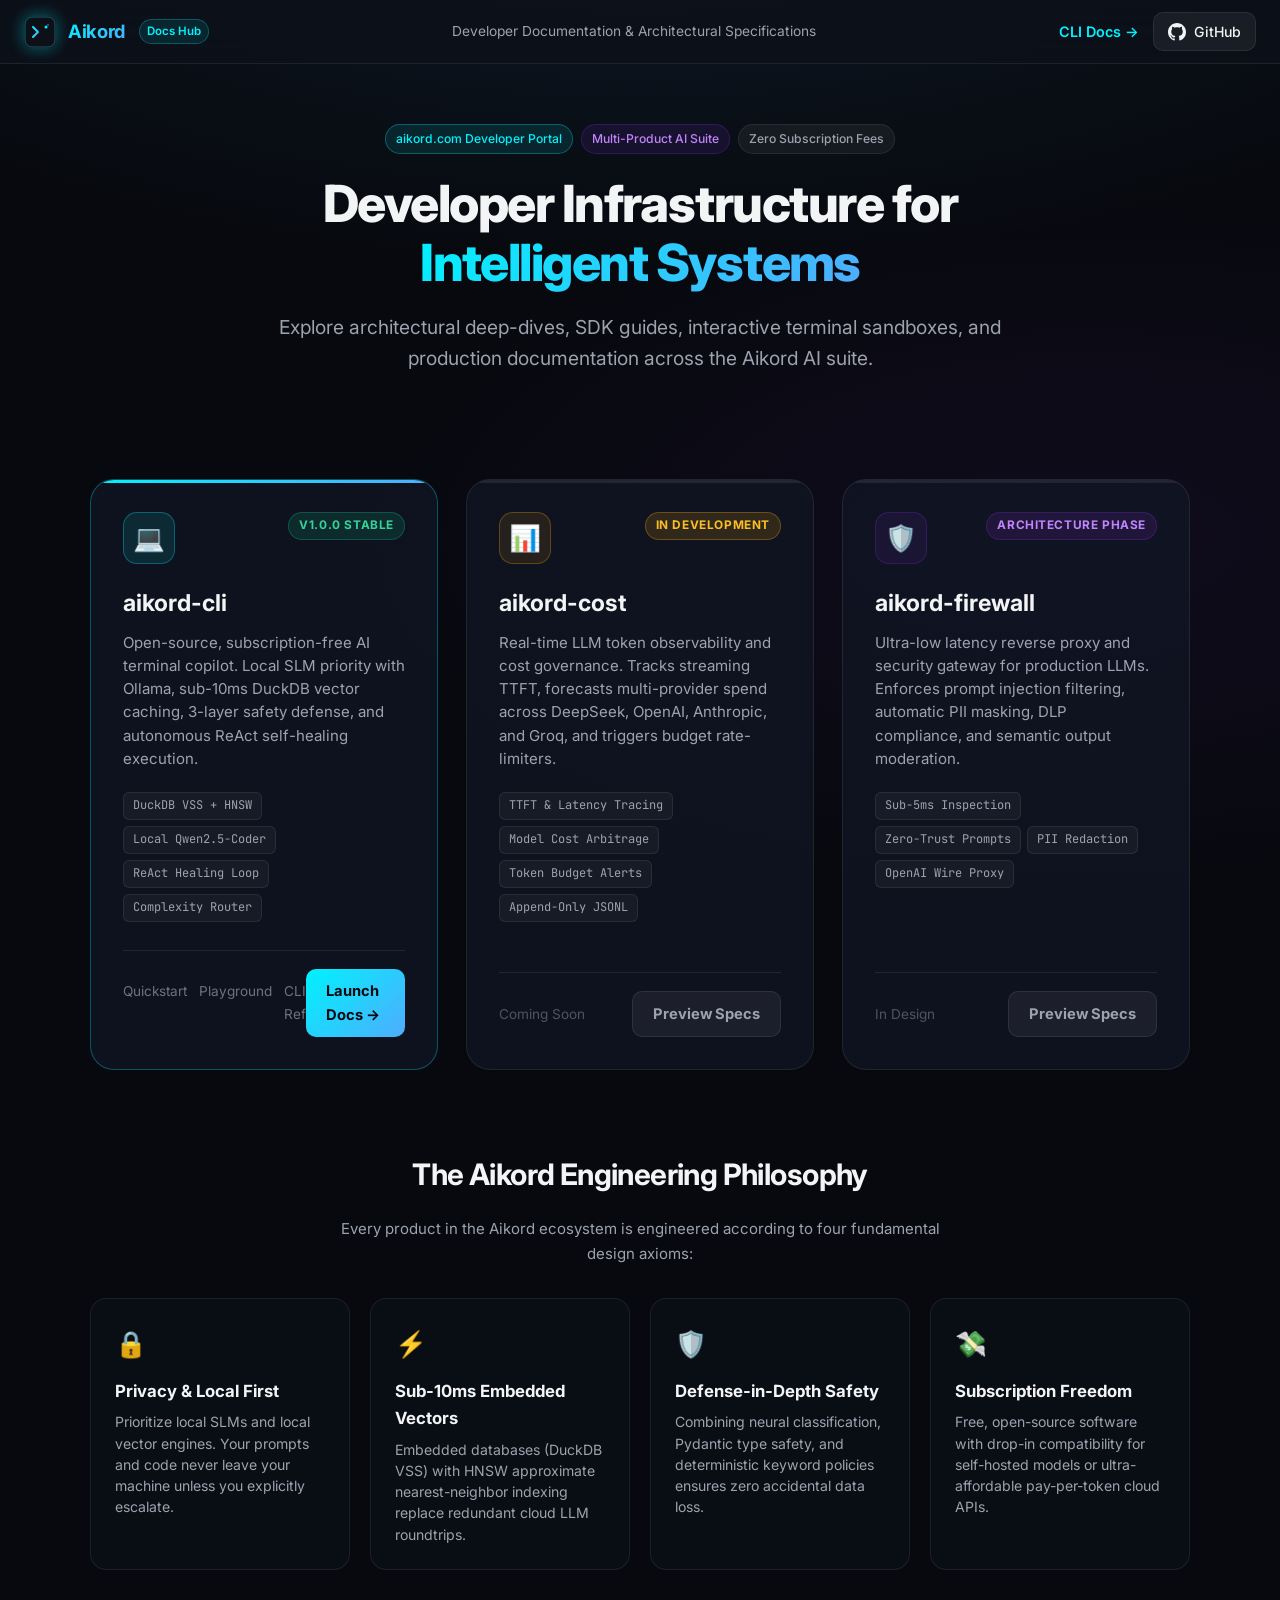
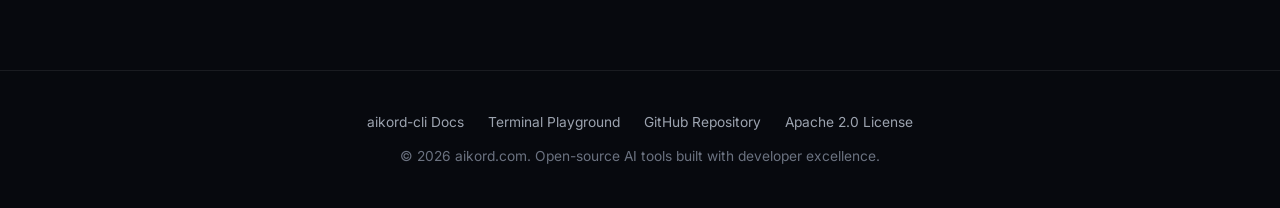
==== commit 0547d148: "feat: restructure docs into central hub at root and dedicated cli documentation portal at /cli" ====
--- a/docs/index.html
+++ b/docs/index.html
@@ -3,43 +3,253 @@
 <head>
   <meta charset="UTF-8">
   <meta name="viewport" content="width=device-width, initial-scale=1.0">
-  <title>aikord-cli Developer Documentation | Open-Source AI Terminal Copilot</title>
-  <meta name="description" content="Official developer documentation for aikord-cli: Open-source, subscription-free AI terminal copilot with local SLMs, DuckDB VSS semantic caching, and ReAct self-healing execution." />
+  <title>Aikord Documentation Hub | Open-Source AI Developer Tools Suite</title>
+  <meta name="description" content="Central documentation hub for Aikord AI developer tools: Terminal Copilot (aikord-cli), AI API Cost Tracker, and AI Security Firewall." />
   <link rel="icon" type="image/svg+xml" href="favicon.svg">
   <link rel="stylesheet" href="styles.css">
+  <style>
+    /* Specific styles for the Central Hub Landing Page */
+    .hub-hero {
+      text-align: center;
+      padding: 60px 20px 50px;
+      max-width: 860px;
+      margin: 0 auto;
+    }
+    .hub-title {
+      font-size: 3.2rem;
+      font-weight: 800;
+      letter-spacing: -0.03em;
+      line-height: 1.15;
+      margin-bottom: 20px;
+    }
+    .hub-subtitle {
+      font-size: 1.2rem;
+      color: var(--text-secondary);
+      line-height: 1.6;
+      margin-bottom: 36px;
+    }
+    .hub-product-grid {
+      display: grid;
+      grid-template-columns: repeat(auto-fit, minmax(320px, 1fr));
+      gap: 28px;
+      max-width: 1140px;
+      margin: 20px auto 80px;
+      padding: 0 20px;
+    }
+    .hub-card {
+      background: var(--bg-card);
+      border: 1px solid var(--border-subtle);
+      border-radius: var(--radius-xl);
+      padding: 32px;
+      display: flex;
+      flex-direction: column;
+      justify-content: space-between;
+      transition: var(--transition-normal);
+      position: relative;
+      overflow: hidden;
+    }
+    .hub-card::before {
+      content: '';
+      position: absolute;
+      top: 0; left: 0; right: 0;
+      height: 3px;
+      background: var(--border-subtle);
+      transition: var(--transition-normal);
+    }
+    .hub-card:hover {
+      background: var(--bg-card-hover);
+      transform: translateY(-4px);
+      box-shadow: 0 16px 40px rgba(0, 0, 0, 0.6);
+    }
+    .hub-card.active-product {
+      border-color: rgba(0, 242, 254, 0.3);
+    }
+    .hub-card.active-product::before {
+      background: var(--grad-cyan-blue);
+    }
+    .hub-card.active-product:hover {
+      box-shadow: 0 0 35px rgba(0, 242, 254, 0.18);
+    }
+    .hub-card-header {
+      display: flex;
+      align-items: flex-start;
+      justify-content: space-between;
+      margin-bottom: 20px;
+    }
+    .hub-card-icon {
+      width: 52px;
+      height: 52px;
+      border-radius: 14px;
+      background: rgba(255, 255, 255, 0.05);
+      border: 1px solid var(--border-subtle);
+      display: flex;
+      align-items: center;
+      justify-content: center;
+      font-size: 1.6rem;
+    }
+    .status-badge {
+      font-size: 0.74rem;
+      font-weight: 700;
+      padding: 3px 10px;
+      border-radius: 999px;
+      text-transform: uppercase;
+      letter-spacing: 0.05em;
+    }
+    .status-badge.live {
+      background: rgba(16, 185, 129, 0.15);
+      color: #34d399;
+      border: 1px solid rgba(16, 185, 129, 0.3);
+    }
+    .status-badge.dev {
+      background: rgba(245, 158, 11, 0.15);
+      color: #fbbf24;
+      border: 1px solid rgba(245, 158, 11, 0.3);
+    }
+    .status-badge.planning {
+      background: rgba(121, 40, 202, 0.15);
+      color: #c084fc;
+      border: 1px solid rgba(121, 40, 202, 0.3);
+    }
+    .hub-product-name {
+      font-size: 1.45rem;
+      font-weight: 700;
+      color: var(--text-main);
+      margin-bottom: 8px;
+    }
+    .hub-product-desc {
+      font-size: 0.94rem;
+      color: var(--text-secondary);
+      line-height: 1.55;
+      margin-bottom: 22px;
+    }
+    .hub-feature-pills {
+      display: flex;
+      flex-wrap: wrap;
+      gap: 6px;
+      margin-bottom: 28px;
+    }
+    .hub-pill {
+      font-size: 0.75rem;
+      background: rgba(255, 255, 255, 0.04);
+      border: 1px solid var(--border-subtle);
+      border-radius: 6px;
+      padding: 3px 9px;
+      color: var(--text-secondary);
+      font-family: var(--font-mono);
+    }
+    .hub-card-action {
+      display: flex;
+      align-items: center;
+      justify-content: space-between;
+      border-top: 1px solid var(--border-subtle);
+      padding-top: 18px;
+    }
+    .hub-btn {
+      display: inline-flex;
+      align-items: center;
+      gap: 8px;
+      background: var(--grad-cyan-blue);
+      color: #07090e;
+      font-weight: 700;
+      font-size: 0.92rem;
+      padding: 10px 20px;
+      border-radius: var(--radius-md);
+      text-decoration: none;
+      transition: var(--transition-fast);
+    }
+    .hub-btn:hover {
+      filter: brightness(1.12);
+      transform: translateY(-1px);
+    }
+    .hub-btn.secondary {
+      background: rgba(255, 255, 255, 0.06);
+      border: 1px solid var(--border-subtle);
+      color: var(--text-secondary);
+      cursor: default;
+    }
+    .hub-card-links {
+      display: flex;
+      gap: 12px;
+      font-size: 0.85rem;
+    }
+    .hub-card-links a {
+      color: var(--text-muted);
+      text-decoration: none;
+      transition: var(--transition-fast);
+    }
+    .hub-card-links a:hover {
+      color: var(--accent-cyan);
+    }
+    .pillars-section {
+      max-width: 1140px;
+      margin: 40px auto 100px;
+      padding: 0 20px;
+    }
+    .pillars-grid {
+      display: grid;
+      grid-template-columns: repeat(auto-fit, minmax(240px, 1fr));
+      gap: 20px;
+      margin-top: 24px;
+    }
+    .pillar-box {
+      background: rgba(13, 17, 26, 0.6);
+      border: 1px solid var(--border-subtle);
+      border-radius: var(--radius-lg);
+      padding: 24px;
+    }
+    .pillar-box h3 {
+      font-size: 1.05rem;
+      margin: 12px 0 6px;
+      color: var(--text-main);
+    }
+    .pillar-box p {
+      font-size: 0.88rem;
+      color: var(--text-secondary);
+      margin: 0;
+      line-height: 1.5;
+    }
+    .site-footer {
+      border-top: 1px solid var(--border-subtle);
+      padding: 40px 24px;
+      text-align: center;
+      color: var(--text-muted);
+      font-size: 0.86rem;
+    }
+    .footer-links {
+      display: flex;
+      justify-content: center;
+      gap: 24px;
+      margin-bottom: 12px;
+    }
+    .footer-links a {
+      color: var(--text-secondary);
+      text-decoration: none;
+    }
+    .footer-links a:hover {
+      color: var(--accent-cyan);
+    }
+  </style>
 </head>
 <body>
 
-  <!-- =======================================================================
-       Header Navigation
-       ======================================================================= -->
-  <header class="site-header">
+  <!-- Top Header Navigation -->
+  <header class="site-header" style="position: sticky;">
     <div class="header-left">
-      <button class="menu-toggle-btn" id="menu-toggle" aria-label="Toggle Navigation Sidebar">
-        <svg width="20" height="20" viewBox="0 0 24 24" fill="none" stroke="currentColor" stroke-width="2" stroke-linecap="round"><line x1="3" y1="12" x2="21" y2="12"></line><line x1="3" y1="6" x2="21" y2="6"></line><line x1="3" y1="18" x2="21" y2="18"></line></svg>
-      </button>
-      <a href="#overview" class="brand-link">
-        <img src="favicon.svg" alt="aikord-cli logo" class="brand-logo" />
-        <span class="brand-title">aikord-cli</span>
-        <span class="badge-version">v1.0.0</span>
+      <a href="/" class="brand-link">
+        <img src="favicon.svg" alt="Aikord Logo" class="brand-logo" />
+        <span class="brand-title">Aikord</span>
+        <span class="badge-version">Docs Hub</span>
       </a>
     </div>
 
     <div class="header-center">
-      <button class="quick-search-btn" id="quick-search-trigger" aria-label="Quick Search">
-        <span class="search-placeholder">
-          <svg width="15" height="15" viewBox="0 0 24 24" fill="none" stroke="currentColor" stroke-width="2"><circle cx="11" cy="11" r="8"></circle><line x1="21" y1="21" x2="16.65" y2="16.65"></line></svg>
-          Search documentation, commands, config...
-        </span>
-        <kbd class="search-shortcut">Ctrl+K</kbd>
-      </button>
+      <div style="font-size: 0.86rem; color: var(--text-secondary); text-align: center;">
+        Developer Documentation &amp; Architectural Specifications
+      </div>
     </div>
 
     <div class="header-right">
-      <a href="#quickstart" class="nav-link">Quickstart</a>
-      <a href="#architecture" class="nav-link">Architecture</a>
-      <a href="#playground" class="nav-link">Playground</a>
-      <a href="#configurator" class="nav-link">Configurator</a>
+      <a href="./cli/" class="nav-link" style="color: var(--accent-cyan); font-weight: 600;">CLI Docs →</a>
       <a href="https://github.com/Apoorv2402/aikord-cli" target="_blank" rel="noopener noreferrer" class="github-btn">
         <svg width="18" height="18" viewBox="0 0 24 24" fill="currentColor"><path d="M12 0C5.37 0 0 5.37 0 12c0 5.31 3.435 9.795 8.205 11.385.6.105.825-.255.825-.57 0-.285-.015-1.23-.015-2.235-3.015.555-3.795-.735-4.035-1.41-.135-.345-.72-1.41-1.23-1.695-.42-.225-1.02-.78-.015-.795.945-.015 1.62.87 1.845 1.23 1.08 1.815 2.805 1.305 3.495.99.105-.78.42-1.305.765-1.605-2.67-.3-5.46-1.335-5.46-5.925 0-1.305.465-2.385 1.23-3.225-.12-.3-.54-1.53.12-3.18 0 0 1.005-.315 3.3 1.23.96-.27 1.98-.405 3-.405s2.04.135 3 .405c2.295-1.56 3.3-1.23 3.3-1.23.66 1.65.24 2.88.12 3.18.765.84 1.23 1.905 1.23 3.225 0 4.605-2.805 5.625-5.475 5.925.435.375.81 1.095.81 2.22 0 1.605-.015 2.895-.015 3.3 0 .315.225.69.825.57A12.02 12.02 0 0024 12c0-6.63-5.37-12-12-12z"/></svg>
         GitHub
@@ -47,745 +257,155 @@
     </div>
   </header>
 
-  <!-- =======================================================================
-       Main Layout (Sidebar + Content + TOC)
-       ======================================================================= -->
-  <div class="docs-container">
-
-    <!-- Left Navigation Sidebar -->
-    <aside class="docs-sidebar" id="docs-sidebar">
-      <div class="sidebar-group">
-        <div class="sidebar-group-title">🚀 Getting Started</div>
-        <ul class="sidebar-links">
-          <li><a href="#overview" class="sidebar-link active">Overview</a></li>
-          <li><a href="#quickstart" class="sidebar-link">Quickstart (5 Mins)</a></li>
-          <li><a href="#ollama-setup" class="sidebar-link">Local SLM Setup</a></li>
-          <li><a href="#cloud-setup" class="sidebar-link">Cloud Provider Setup</a></li>
-        </ul>
-      </div>
-
-      <div class="sidebar-group">
-        <div class="sidebar-group-title">🧠 Core Architecture</div>
-        <ul class="sidebar-links">
-          <li><a href="#context-injection" class="sidebar-link">Terminal RAG</a></li>
-          <li><a href="#semantic-cache" class="sidebar-link">DuckDB Vector Cache</a></li>
-          <li><a href="#complexity-router" class="sidebar-link">Complexity Router</a></li>
-          <li><a href="#safety-architecture" class="sidebar-link">3-Layer Safety Defense</a></li>
-          <li><a href="#self-healing" class="sidebar-link">ReAct Self-Healing</a></li>
-          <li><a href="#telemetry" class="sidebar-link">Telemetry & Metrics</a></li>
-        </ul>
-      </div>
-
-      <div class="sidebar-group">
-        <div class="sidebar-group-title">💻 CLI Reference</div>
-        <ul class="sidebar-links">
-          <li><a href="#cmd-suggest" class="sidebar-link"><code>aikord suggest</code></a></li>
-          <li><a href="#cmd-explain" class="sidebar-link"><code>aikord explain</code></a></li>
-          <li><a href="#cmd-cache" class="sidebar-link"><code>aikord cache</code></a></li>
-          <li><a href="#cmd-config" class="sidebar-link"><code>aikord config</code></a></li>
-          <li><a href="#cmd-plugin" class="sidebar-link"><code>aikord plugin</code></a></li>
-          <li><a href="#cmd-eval" class="sidebar-link"><code>aikord eval</code></a></li>
-        </ul>
-      </div>
-
-      <div class="sidebar-group">
-        <div class="sidebar-group-title">🎛️ Interactive Tools</div>
-        <ul class="sidebar-links">
-          <li><a href="#playground" class="sidebar-link">Terminal Playground <span class="sidebar-pill">Live</span></a></li>
-          <li><a href="#configurator" class="sidebar-link">Visual Configurator</a></li>
-        </ul>
-      </div>
-
-      <div class="sidebar-group">
-        <div class="sidebar-group-title">🔌 Plugins & Evals</div>
-        <ul class="sidebar-links">
-          <li><a href="#plugins" class="sidebar-link">Plugin Development</a></li>
-          <li><a href="#evals" class="sidebar-link">Evaluation Harness</a></li>
-          <li><a href="#faq" class="sidebar-link">FAQ & Troubleshooting</a></li>
-        </ul>
-      </div>
-    </aside>
-
-    <!-- Main Content Area -->
-    <main class="docs-main">
-      <div class="docs-content-wrapper">
-
-        <!-- Hero Section -->
-        <section class="hero-banner" id="overview">
-          <div class="hero-tags">
-            <span class="tag-pill cyan">Apache 2.0 Open Source</span>
-            <span class="tag-pill purple">Sub-10ms Semantic Cache</span>
-            <span class="tag-pill">Python 3.10+</span>
-            <span class="tag-pill">Self-Healing ReAct Loop</span>
-          </div>
-
-          <h1 class="hero-title">
-            Open-Source AI Terminal Copilot <br />
-            <span class="text-gradient">Engineered for Developers</span>
-          </h1>
-
-          <p class="hero-subtitle">
-            <code>aikord-cli</code> is a subscription-free, local-first alternative to GitHub Copilot CLI. It pairs local Small Language Models (SLMs) with DuckDB vector caching, dynamic cloud routing, and self-healing execution to turn plain English into rock-solid terminal commands.
-          </p>
-
-          <div class="hero-quick-install">
-            <div>
-              <span class="cmd-prompt">$</span>
-              <span class="cmd-text">pip install -e . &amp;&amp; aikord suggest "find large files"</span>
-            </div>
-            <button class="copy-btn" aria-label="Copy install command">
-              <svg width="15" height="15" viewBox="0 0 24 24" fill="none" stroke="currentColor" stroke-width="2"><rect x="9" y="9" width="13" height="13" rx="2" ry="2"></rect><path d="M5 15H4a2 2 0 0 1-2-2V4a2 2 0 0 1 2-2h9a2 2 0 0 1 2 2v1"></path></svg>
-              Copy
-            </button>
-          </div>
-        </section>
-
-        <!-- Feature Grid Cards -->
-        <section class="doc-section">
-          <div class="feature-grid">
-            <div class="feature-card">
-              <div class="card-icon">⚡</div>
-              <h2 class="card-title">Sub-10ms Vector Cache</h2>
-              <p class="card-desc">DuckDB VSS with HNSW cosine indexing and local MiniLM embeddings bypasses LLMs entirely for repeated or semantically close queries.</p>
-            </div>
-            <div class="feature-card">
-              <div class="card-icon">🔀</div>
-              <h2 class="card-title">Dynamic Complexity Router</h2>
-              <p class="card-desc">Lightweight MoE heuristic routes simple commands to free local SLMs (Ollama) and complex multi-pipe pipelines to DeepSeek or Groq.</p>
-            </div>
-            <div class="feature-card">
-              <div class="card-icon">🛡️</div>
-              <h2 class="card-title">3-Layer Safety Defense</h2>
-              <p class="card-desc">Guards against destructive data loss (<code>rm -rf</code>, <code>DROP TABLE</code>, force git pushes) through schema contracts and keyword filters.</p>
-            </div>
-            <div class="feature-card">
-              <div class="card-icon">🔄</div>
-              <h2 class="card-title">ReAct Self-Healing Loop</h2>
-              <p class="card-desc">When a command fails, aikord captures <code>stderr</code>, diagnoses the root cause, and autonomously retries with corrected syntax.</p>
-            </div>
-          </div>
-        </section>
-
-        <!-- Section: Quickstart -->
-        <section class="doc-section" id="quickstart">
-          <h2 class="section-heading">
-            <svg width="22" height="22" viewBox="0 0 24 24" fill="none" stroke="var(--accent-cyan)" stroke-width="2"><polygon points="13 2 3 14 12 14 11 22 21 10 12 10 13 2"></polygon></svg>
-            Quickstart (5-Minute Setup)
-          </h2>
-          <p>Get up and running with <code>aikord-cli</code> on Linux, macOS, or Windows in minutes.</p>
-
-          <div class="code-window">
-            <div class="code-header">
-              <div class="code-tabs">
-                <button class="code-tab-btn active" data-tab="bash">Bash / Zsh</button>
-                <button class="code-tab-btn" data-tab="pwsh">PowerShell</button>
-                <button class="code-tab-btn" data-tab="cmd">Windows CMD</button>
-              </div>
-              <button class="copy-btn" aria-label="Copy code block">
-                <svg width="14" height="14" viewBox="0 0 24 24" fill="none" stroke="currentColor" stroke-width="2"><rect x="9" y="9" width="13" height="13" rx="2" ry="2"></rect><path d="M5 15H4a2 2 0 0 1-2-2V4a2 2 0 0 1 2-2h9a2 2 0 0 1 2 2v1"></path></svg>
-                Copy
-              </button>
-            </div>
-            <div class="code-body">
-              <pre class="code-pane active" data-pane="bash"><code><span class="token-comment"># 1. Clone repository</span>
-git clone https://github.com/Apoorv2402/aikord-cli.git
-cd aikord-cli
-
-<span class="token-comment"># 2. Create virtual environment &amp; activate</span>
-python3 -m venv .venv
-source .venv/bin/activate
-
-<span class="token-comment"># 3. Install in development mode</span>
-pip install -e .
-
-<span class="token-comment"># 4. Run your first query</span>
-aikord suggest "show memory usage in human readable format"</code></pre>
-
-              <pre class="code-pane" data-pane="pwsh" style="display:none;"><code><span class="token-comment"># 1. Clone repository</span>
-git clone https://github.com/Apoorv2402/aikord-cli.git
-cd aikord-cli
-
-<span class="token-comment"># 2. Create virtual environment &amp; activate</span>
-python -m venv .venv
-.venv\Scripts\Activate.ps1
-
-<span class="token-comment"># 3. Install in development mode</span>
-pip install -e .
-
-<span class="token-comment"># 4. Run your first query</span>
-aikord suggest "find all files modified today"</code></pre>
-
-              <pre class="code-pane" data-pane="cmd" style="display:none;"><code>:: 1. Clone repository
-git clone https://github.com/Apoorv2402/aikord-cli.git
-cd aikord-cli
-
-:: 2. Create virtual environment &amp; activate
-python -m venv .venv
-.venv\Scripts\activate.bat
-
-:: 3. Install in development mode
-pip install -e .
-
-:: 4. Run your first query
-aikord suggest "show network connections"</code></pre>
-            </div>
-          </div>
-
-          <div class="callout tip">
-            <div class="callout-title">
-              <svg width="18" height="18" viewBox="0 0 24 24" fill="none" stroke="currentColor" stroke-width="2"><circle cx="12" cy="12" r="10"></circle><line x1="12" y1="16" x2="12" y2="12"></line><line x1="12" y1="8" x2="12.01" y2="8"></line></svg>
-              Pro Tip: Testing Suite Included
-            </div>
-            Install with <code>pip install -e ".[dev]"</code> to run pytest unit tests and evaluate your active LLM provider against 50 ground-truth examples.
-          </div>
-        </section>
-
-        <!-- Section: Ollama Setup -->
-        <section class="doc-section" id="ollama-setup">
-          <h3 class="sub-heading">Local SLM Setup (Ollama)</h3>
-          <p>For 100% offline, privacy-first execution with zero monthly subscriptions, aikord pairs with <a href="https://ollama.com" target="_blank" rel="noopener noreferrer" style="color:var(--accent-cyan);">Ollama</a>.</p>
-
-          <ol>
-            <li>Download and launch Ollama on your system.</li>
-            <li>Pull the recommended lightweight coding model:
-              <div class="code-window" style="margin: 10px 0 16px;">
-                <div class="code-body"><pre><code>ollama pull qwen2.5-coder:7b</code></pre></div>
-              </div>
-            </li>
-            <li>By default, <code>aikord-cli</code> connects to <code>http://localhost:11434/v1</code>. To test local inference explicitly:
-              <div class="code-window" style="margin: 10px 0 16px;">
-                <div class="code-body"><pre><code>aikord suggest "list all docker containers" --provider local</code></pre></div>
-              </div>
-            </li>
-          </ol>
-        </section>
-
-        <!-- Section: Cloud Setup -->
-        <section class="doc-section" id="cloud-setup">
-          <h3 class="sub-heading">Cloud Provider Setup (DeepSeek / Groq / OpenAI)</h3>
-          <p>When query complexity exceeds the local routing threshold (or when forced via <code>--provider cloud</code>), aikord escalates to cloud models using the standard OpenAI wire format.</p>
-
-          <div class="table-responsive">
-            <table class="doc-table">
-              <thead>
-                <tr>
-                  <th>Provider</th>
-                  <th>Model Default</th>
-                  <th>Setup Command</th>
-                  <th>Latency Profile</th>
-                </tr>
-              </thead>
-              <tbody>
-                <tr>
-                  <td><strong>DeepSeek (Default)</strong></td>
-                  <td><code>deepseek-chat</code></td>
-                  <td><code>aikord config set cloud_api_key "sk-..."</code></td>
-                  <td>~1200ms, lowest cost ($0.27/M)</td>
-                </tr>
-                <tr>
-                  <td><strong>Groq (Ultra-Fast)</strong></td>
-                  <td><code>llama-3.3-70b-versatile</code></td>
-                  <td><code>aikord config set groq_api_key "gsk-..."</code></td>
-                  <td>~300ms TTFT, real-time speed</td>
-                </tr>
-                <tr>
-                  <td><strong>OpenAI</strong></td>
-                  <td><code>gpt-4o-mini</code></td>
-                  <td><code>aikord config set cloud_endpoint "https://api.openai.com/v1"</code></td>
-                  <td>~1400ms, high reliability</td>
-                </tr>
-              </tbody>
-            </table>
-          </div>
-        </section>
-
-        <!-- Section: Architecture Deep-Dive -->
-        <section class="doc-section" id="architecture">
-          <h2 class="section-heading">
-            <svg width="22" height="22" viewBox="0 0 24 24" fill="none" stroke="var(--accent-cyan)" stroke-width="2"><rect x="2" y="2" width="20" height="8" rx="2" ry="2"></rect><rect x="2" y="14" width="20" height="8" rx="2" ry="2"></rect><line x1="6" y1="6" x2="6.01" y2="6"></line><line x1="6" y1="18" x2="6.01" y2="18"></line></svg>
-            Core Architecture Deep-Dive
-          </h2>
-
-          <h3 class="sub-heading" id="context-injection">1. Terminal RAG &amp; Context Injection</h3>
-          <p>
-            Traditional copilots fail because they guess the user's shell environment. <code>aikord-cli</code> implements zero-overhead context scraping prior to inference via <a href="file:///c:/Users/apoorv/.gemini/antigravity/scratch/aikord-cli/src/core/context.py" style="color:var(--accent-cyan);"><code>src/core/context.py</code></a>:
-          </p>
-          <ul>
-            <li><strong>OS &amp; Version:</strong> Normalizes <code>linux</code>, <code>darwin</code>, or <code>windows</code> and extracts distro tags (e.g. <code>Ubuntu 22.04</code>).</li>
-            <li><strong>Active Shell Dialect:</strong> Probes <code>$SHELL</code>, <code>$PSModulePath</code>, and <code>$COMSPEC</code> to distinguish <code>bash</code>, <code>zsh</code>, <code>fish</code>, <code>powershell</code>, and <code>cmd</code>.</li>
-            <li><strong>Working Directory &amp; Git:</strong> Scrapes current path and runs non-blocking <code>git status --porcelain</code> for unstaged files and active branch.</li>
-          </ul>
-
-          <h3 class="sub-heading" id="semantic-cache">2. DuckDB VSS Vector Cache</h3>
-          <p>
-            Unlike key-value caches that require identical query strings, aikord uses <strong>embedded vector caching</strong> with DuckDB's <code>vss</code> extension:
-          </p>
-          <div class="code-window">
-            <div class="code-body">
-              <pre><code><span class="token-comment">-- DuckDB HNSW Cosine Index Schema</span>
-CREATE TABLE query_cache (
-    id          VARCHAR PRIMARY KEY,
-    query_text  TEXT NOT NULL,
-    embedding   FLOAT[384] NOT NULL,
-    action_json JSON NOT NULL,
-    hit_count   INTEGER DEFAULT 0
-);
-
-CREATE INDEX cache_hnsw_idx ON query_cache 
-USING HNSW (embedding) WITH (metric = 'cosine');</code></pre>
-            </div>
-          </div>
-          <p>Queries achieving a cosine similarity &ge; <strong>0.92</strong> return verified cached commands in <strong>3ms - 8ms</strong> without network requests.</p>
-
-          <h3 class="sub-heading" id="complexity-router">3. Dynamic Complexity Router</h3>
-          <p>The router evaluates query complexity using four weighted heuristic factors:</p>
-          <div class="callout">
-            <div class="callout-title">Complexity Scoring Formula</div>
-            <code>Score = (TokenLength × 0.30) + (PipeCount × 0.25) + (DestructiveOp × 0.30) + (GitRepo × 0.15)</code>
-            <p style="margin-top: 8px; margin-bottom: 0;">Scores &lt; 0.40 route locally; scores &ge; 0.40 escalate to cloud LLMs.</p>
-          </div>
-
-          <h3 class="sub-heading" id="safety-architecture">4. 3-Layer Defense-in-Depth Safety</h3>
-          <p>To eliminate dangerous accidental commands, aikord utilizes three independent safety layers:</p>
-          <ol>
-            <li><strong>JSON Schema Contract:</strong> The LLM is constrained to output <code>is_destructive: bool</code> and <code>risk_level: "low" | "medium" | "high" | "critical"</code>.</li>
-            <li><strong>Pydantic Model Sanitization:</strong> Strips accidental backticks and markdown fences.</li>
-            <li><strong>Deterministic Keyword Filter:</strong> Hardcoded regex check in <code>is_command_destructive()</code> for <code>rm</code>, <code>del</code>, <code>drop</code>, <code>kill</code>, <code>format</code>, <code>dd</code>, <code>git reset --hard</code>.</li>
-          </ol>
-
-          <h3 class="sub-heading" id="self-healing">5. ReAct Self-Healing Loop</h3>
-          <p>
-            When <code>--auto-fix</code> is active, failed commands trigger an automated diagnostic cycle:
-          </p>
-          <ul>
-            <li><strong>Reason:</strong> Submits failed command, exit code, and <code>stderr</code> back to the LLM.</li>
-            <li><strong>Act:</strong> Generates a corrected command conforming to <code>ErrorRemediation</code>.</li>
-            <li><strong>Cycle Detection:</strong> Hashes <code>SHA256(command + stderr[:100])</code> to prevent repetitive looping.</li>
-            <li><strong>Observe:</strong> Retries execution up to <code>max_retries</code> (default: 3).</li>
-          </ul>
-
-          <h3 class="sub-heading" id="telemetry">6. Telemetry &amp; Observability</h3>
-          <p>
-            Written to <code>~/.config/aikord-cli/telemetry.jsonl</code>. Records wall-clock latency, streaming Time-to-First-Token (TTFT), input/output token counts, estimated USD costs, and privacy-preserving SHA256 hashed queries.
-          </p>
-        </section>
-
-        <!-- Section: Interactive Terminal Playground -->
-        <section class="doc-section" id="playground">
-          <h2 class="section-heading">
-            <svg width="22" height="22" viewBox="0 0 24 24" fill="none" stroke="var(--accent-cyan)" stroke-width="2"><polyline points="4 17 10 11 4 5"></polyline><line x1="12" y1="19" x2="20" y2="19"></line></svg>
-            Interactive Terminal Playground
-          </h2>
-          <p>Test the suggestion pipeline, router, safety guards, and self-healing loop directly in your browser.</p>
-
-          <div class="playground-container">
-            <div class="playground-header">
-              <div class="playground-title">
-                <span>🎮 Live Pipeline Simulation</span>
-                <span class="badge-version">Browser Sandbox</span>
-              </div>
-              <p style="color: var(--text-secondary); font-size: 0.9rem; margin-bottom: 12px;">
-                Select a preset scenario below or input custom natural language:
-              </p>
-              <div class="playground-presets">
-                <button class="preset-chip active" data-preset="safe">⚡ Safe: Docker stats (Cache Hit)</button>
-                <button class="preset-chip" data-preset="pipeline">🔀 Multi-pipe: Find &amp; wc -l (Cloud)</button>
-                <button class="preset-chip" data-preset="destructive">🚨 Destructive: Clean build (Safety Alert)</button>
-                <button class="preset-chip" data-preset="healing">🔄 ReAct Self-Healing: Port 8080</button>
-              </div>
-            </div>
-
-            <div class="playground-controls">
-              <input type="text" class="playground-input" id="pg-query" value="list running docker containers sorted by memory usage" placeholder="Describe a terminal task..." />
-              <select class="playground-select" id="pg-shell">
-                <option value="bash">Bash (Linux / macOS)</option>
-                <option value="powershell">PowerShell (Windows)</option>
-              </select>
-              <select class="playground-select" id="pg-provider">
-                <option value="auto">Provider: Auto Route</option>
-                <option value="local">Provider: Local (Ollama)</option>
-                <option value="deepseek">Provider: Cloud (DeepSeek)</option>
-              </select>
-              <button class="playground-submit-btn" id="pg-submit-btn">
-                <svg width="16" height="16" viewBox="0 0 24 24" fill="none" stroke="currentColor" stroke-width="2"><polygon points="5 3 19 12 5 21 5 3"></polygon></svg>
-                Suggest
-              </button>
-            </div>
-
-            <!-- Terminal Window Preview -->
-            <div class="terminal-simulation">
-              <div class="terminal-titlebar">
-                <div class="window-dots">
-                  <div class="dot red"></div>
-                  <div class="dot yellow"></div>
-                  <div class="dot green"></div>
-                </div>
-                <div class="terminal-window-title">aikord terminal preview — monokai theme</div>
-                <div></div>
-              </div>
-              <div class="terminal-viewport" id="terminal-viewport">
-                <!-- Rendered dynamically by app.js -->
-              </div>
-            </div>
-          </div>
-        </section>
-
-        <!-- Section: CLI Reference -->
-        <section class="doc-section" id="cli-reference">
-          <h2 class="section-heading">
-            <svg width="22" height="22" viewBox="0 0 24 24" fill="none" stroke="var(--accent-cyan)" stroke-width="2"><rect x="3" y="4" width="18" height="16" rx="2"></rect><line x1="8" y1="2" x2="8" y2="6"></line><line x1="16" y1="2" x2="16" y2="6"></line><line x1="3" y1="10" x2="21" y2="10"></line></svg>
-            CLI Command Reference
-          </h2>
-
-          <!-- cmd: suggest -->
-          <div style="margin-bottom: 36px;" id="cmd-suggest">
-            <h3 class="sub-heading"><code>aikord suggest</code></h3>
-            <p>Convert natural language into a verified shell command.</p>
-            <div class="code-window">
-              <div class="code-body"><pre><code>aikord suggest [OPTIONS] QUERY</code></pre></div>
-            </div>
-            <div class="table-responsive">
-              <table class="doc-table">
-                <thead>
-                  <tr>
-                    <th>Option</th>
-                    <th>Short</th>
-                    <th>Type</th>
-                    <th>Default</th>
-                    <th>Description</th>
-                  </tr>
-                </thead>
-                <tbody>
-                  <tr>
-                    <td><code>--provider</code></td>
-                    <td><code>-p</code></td>
-                    <td>string</td>
-                    <td><code>auto</code></td>
-                    <td>Override complexity router: <code>local</code>, <code>cloud</code>, <code>ollama</code>, <code>deepseek</code>, <code>groq</code>.</td>
-                  </tr>
-                  <tr>
-                    <td><code>--auto-fix</code></td>
-                    <td><code>-f</code></td>
-                    <td>flag</td>
-                    <td><code>False</code></td>
-                    <td>Automatically invoke ReAct self-healing loop on command failure.</td>
-                  </tr>
-                  <tr>
-                    <td><code>--no-cache</code></td>
-                    <td></td>
-                    <td>flag</td>
-                    <td><code>False</code></td>
-                    <td>Bypass semantic DuckDB vector cache and query the LLM directly.</td>
-                  </tr>
-                  <tr>
-                    <td><code>--run</code></td>
-                    <td><code>-r</code></td>
-                    <td>flag</td>
-                    <td><code>False</code></td>
-                    <td>Execute command immediately, skipping interactive confirmation menu.</td>
-                  </tr>
-                </tbody>
-              </table>
-            </div>
-          </div>
-
-          <!-- cmd: explain -->
-          <div style="margin-bottom: 36px;" id="cmd-explain">
-            <h3 class="sub-heading"><code>aikord explain</code></h3>
-            <p>Provides a detailed, flag-by-flag plain English explanation of any shell command.</p>
-            <div class="code-window">
-              <div class="code-body"><pre><code>aikord explain "tar -czf backup.tar.gz ./src"</code></pre></div>
-            </div>
-          </div>
-
-          <!-- cmd: cache -->
-          <div style="margin-bottom: 36px;" id="cmd-cache">
-            <h3 class="sub-heading"><code>aikord cache</code></h3>
-            <p>Inspect or clear the semantic vector database.</p>
-            <div class="code-window">
-              <div class="code-body"><pre><code><span class="token-comment"># View cache statistics</span>
-aikord cache stats
-
-<span class="token-comment"># Clear all entries</span>
-aikord cache clear --yes</code></pre></div>
-            </div>
-          </div>
-
-          <!-- cmd: config -->
-          <div style="margin-bottom: 36px;" id="cmd-config">
-            <h3 class="sub-heading"><code>aikord config</code></h3>
-            <p>View and manage settings saved to <code>~/.config/aikord-cli/config.json</code>.</p>
-            <div class="code-window">
-              <div class="code-body"><pre><code><span class="token-comment"># Display current config with redacted API keys</span>
-aikord config show
-
-<span class="token-comment"># Set a configuration parameter</span>
-aikord config set cloud_api_key "sk-ant-..."
-aikord config set routing_threshold "0.35"</code></pre></div>
-            </div>
-          </div>
-
-          <!-- cmd: plugin & eval -->
-          <div style="margin-bottom: 36px;" id="cmd-plugin">
-            <h3 class="sub-heading"><code>aikord plugin</code></h3>
-            <p>List all loaded plugin extensions from user and system plugin directories.</p>
-            <div class="code-window"><div class="code-body"><pre><code>aikord plugin list</code></pre></div></div>
-          </div>
-
-          <div style="margin-bottom: 36px;" id="cmd-eval">
-            <h3 class="sub-heading"><code>aikord eval</code></h3>
-            <p>Benchmark your active model against the 50 ground-truth examples.</p>
-            <div class="code-window"><div class="code-body"><pre><code>aikord eval --provider cloud --dataset evals/dataset.json --limit 50</code></pre></div></div>
-          </div>
-        </section>
-
-        <!-- Section: Visual Configurator -->
-        <section class="doc-section" id="configurator">
-          <h2 class="section-heading">
-            <svg width="22" height="22" viewBox="0 0 24 24" fill="none" stroke="var(--accent-cyan)" stroke-width="2"><circle cx="12" cy="12" r="3"></circle><path d="M19.4 15a1.65 1.65 0 0 0 .33 1.82l.06.06a2 2 0 0 1 0 2.83 2 2 0 0 1-2.83 0l-.06-.06a1.65 1.65 0 0 0-1.82-.33 1.65 1.65 0 0 0-1 1.51V21a2 2 0 0 1-2 2 2 2 0 0 1-2-2v-.09A1.65 1.65 0 0 0 9 19.4a1.65 1.65 0 0 0-1.82.33l-.06.06a2 2 0 0 1-2.83 0 2 2 0 0 1 0-2.83l.06-.06a1.65 1.65 0 0 0 .33-1.82 1.65 1.65 0 0 0-1.51-1H3a2 2 0 0 1-2-2 2 2 0 0 1 2-2h.09A1.65 1.65 0 0 0 4.6 9a1.65 1.65 0 0 0-.33-1.82l-.06-.06a2 2 0 0 1 0-2.83 2 2 0 0 1 2.83 0l.06.06a1.65 1.65 0 0 0 1.82.33H9a1.65 1.65 0 0 0 1-1.51V3a2 2 0 0 1 2-2 2 2 0 0 1 2 2v.09a1.65 1.65 0 0 0 1 1.51 1.65 1.65 0 0 0 1.82-.33l.06-.06a2 2 0 0 1 2.83 0 2 2 0 0 1 0 2.83l-.06.06a1.65 1.65 0 0 0-.33 1.82V9a1.65 1.65 0 0 0 1.51 1H21a2 2 0 0 1 2 2 2 2 0 0 1-2 2h-.09a1.65 1.65 0 0 0-1.51 1z"></path></svg>
-            Visual Config Generator
-          </h2>
-          <p>Customize your aikord setup visually and generate your <code>config.json</code> or <code>.env</code> file.</p>
-
-          <div class="configurator-wrapper">
-            <div class="config-grid">
-              <!-- Controls -->
-              <div>
-                <div class="config-item">
-                  <div class="config-item-header">
-                    <label class="config-label" for="cfg-provider">Primary Local Provider</label>
-                  </div>
-                  <select class="playground-select" id="cfg-provider" style="width: 100%;">
-                    <option value="ollama">Ollama (Local SLM)</option>
-                  </select>
-                </div>
-
-                <div class="config-item">
-                  <div class="config-item-header">
-                    <label class="config-label" for="cfg-cloud-provider">Escalation Cloud Provider</label>
-                  </div>
-                  <select class="playground-select" id="cfg-cloud-provider" style="width: 100%;">
-                    <option value="deepseek">DeepSeek (deepseek-chat)</option>
-                    <option value="groq">Groq (llama-3.3-70b-versatile)</option>
-                    <option value="openai">OpenAI (gpt-4o-mini)</option>
-                  </select>
-                </div>
-
-                <div class="config-item">
-                  <div class="config-item-header">
-                    <label class="config-label" for="cfg-cache-thresh">Cache Hit Threshold</label>
-                    <span class="config-value-badge" id="lbl-cache-thresh">0.92</span>
-                  </div>
-                  <input type="range" class="config-slider" id="cfg-cache-thresh" min="0.80" max="0.99" step="0.01" value="0.92" />
-                  <div class="config-hint">Cosine similarity cutoff for semantic cache hits (0.92 recommended).</div>
-                </div>
-
-                <div class="config-item">
-                  <div class="config-item-header">
-                    <label class="config-label" for="cfg-routing-thresh">Routing Complexity Threshold</label>
-                    <span class="config-value-badge" id="lbl-routing-thresh">0.40</span>
-                  </div>
-                  <input type="range" class="config-slider" id="cfg-routing-thresh" min="0.10" max="0.90" step="0.05" value="0.40" />
-                  <div class="config-hint">Lower = more queries to cloud; Higher = keep more local.</div>
-                </div>
-
-                <div class="config-item">
-                  <div class="config-item-header">
-                    <label class="config-label" for="cfg-max-retries">Max Self-Healing Retries</label>
-                    <span class="config-value-badge" id="lbl-max-retries">3</span>
-                  </div>
-                  <input type="range" class="config-slider" id="cfg-max-retries" min="1" max="5" step="1" value="3" />
-                </div>
-
-                <div class="config-item">
-                  <div class="config-item-header">
-                    <label class="config-label" for="cfg-timeout">Request Timeout</label>
-                    <span class="config-value-badge" id="lbl-timeout">30s</span>
-                  </div>
-                  <input type="range" class="config-slider" id="cfg-timeout" min="10" max="60" step="5" value="30" />
-                </div>
-
-                <div class="config-toggle-row">
-                  <div>
-                    <div class="config-label">Auto-Fix Always Enabled</div>
-                    <div class="config-hint">Run ReAct healing on failures without -f flag</div>
-                  </div>
-                  <label class="toggle-switch">
-                    <input type="checkbox" id="cfg-autofix" />
-                    <span class="slider-round"></span>
-                  </label>
-                </div>
-              </div>
-
-              <!-- Live Output -->
-              <div>
-                <div class="code-window" style="margin-top: 0;">
-                  <div class="code-header">
-                    <span style="font-size: 0.8rem; color: var(--text-muted);">~/.config/aikord-cli/config.json</span>
-                    <button class="copy-btn" data-copy-target="#cfg-json-output">
-                      <svg width="14" height="14" viewBox="0 0 24 24" fill="none" stroke="currentColor" stroke-width="2"><rect x="9" y="9" width="13" height="13" rx="2" ry="2"></rect><path d="M5 15H4a2 2 0 0 1-2-2V4a2 2 0 0 1 2-2h9a2 2 0 0 1 2 2v1"></path></svg>
-                      Copy JSON
-                    </button>
-                  </div>
-                  <div class="code-body">
-                    <pre><code id="cfg-json-output"></code></pre>
-                  </div>
-                </div>
-
-                <div class="code-window">
-                  <div class="code-header">
-                    <span style="font-size: 0.8rem; color: var(--text-muted);">Environment Export (.env)</span>
-                    <button class="copy-btn" data-copy-target="#cfg-env-output">
-                      <svg width="14" height="14" viewBox="0 0 24 24" fill="none" stroke="currentColor" stroke-width="2"><rect x="9" y="9" width="13" height="13" rx="2" ry="2"></rect><path d="M5 15H4a2 2 0 0 1-2-2V4a2 2 0 0 1 2-2h9a2 2 0 0 1 2 2v1"></path></svg>
-                      Copy Shell
-                    </button>
-                  </div>
-                  <div class="code-body">
-                    <pre><code id="cfg-env-output"></code></pre>
-                  </div>
-                </div>
-              </div>
-            </div>
-          </div>
-        </section>
-
-        <!-- Section: Plugin Development -->
-        <section class="doc-section" id="plugins">
-          <h2 class="section-heading">
-            <svg width="22" height="22" viewBox="0 0 24 24" fill="none" stroke="var(--accent-cyan)" stroke-width="2"><path d="M18 10h-1.26A8 8 0 1 0 9 20h9a5 5 0 0 0 0-10z"></path></svg>
-            Plugin Development Guide
-          </h2>
-          <p>
-            Create plugins by subclassing <code>PluginBase</code> and dropping your <code>.py</code> file into <code>~/.config/aikord-cli/plugins/</code>. No core modifications needed.
-          </p>
-
-          <div class="code-window">
-            <div class="code-header">
-              <span style="font-size: 0.8rem; color: var(--text-muted);">~/.config/aikord-cli/plugins/audit_logger.py</span>
-              <button class="copy-btn">
-                <svg width="14" height="14" viewBox="0 0 24 24" fill="none" stroke="currentColor" stroke-width="2"><rect x="9" y="9" width="13" height="13" rx="2" ry="2"></rect><path d="M5 15H4a2 2 0 0 1-2-2V4a2 2 0 0 1 2-2h9a2 2 0 0 1 2 2v1"></path></svg>
-                Copy
-              </button>
-            </div>
-            <div class="code-body">
-              <pre><code><span class="token-keyword">from</span> src.plugins.base_plugin <span class="token-keyword">import</span> PluginBase, PluginManifest
-<span class="token-keyword">from</span> src.agent.executor <span class="token-keyword">import</span> ExecutionResult
-
-<span class="token-keyword">class</span> <span class="token-function">AuditLogPlugin</span>(PluginBase):
-    __manifest__ = PluginManifest(
-        name=<span class="token-string">"audit-logger"</span>,
-        version=<span class="token-string">"1.0.0"</span>,
-        description=<span class="token-string">"Records commands to company SIEM"</span>,
-        author=<span class="token-string">"DevOps Team"</span>,
-        hooks=[<span class="token-string">"post_execute"</span>],
-    )
-
-    <span class="token-keyword">async def</span> <span class="token-function">post_execute</span>(self, result: ExecutionResult, action, context) -> None:
-        <span class="token-keyword">with</span> open(<span class="token-string">"/var/log/aikord_audit.log"</span>, <span class="token-string">"a"</span>) <span class="token-keyword">as</span> f:
-            f.write(f<span class="token-string">"{context.username} | {action.command} | exit:{result.exit_code}\n"</span>)</code></pre>
-            </div>
-          </div>
-        </section>
-
-        <!-- Section: Evaluation Harness -->
-        <section class="doc-section" id="evals">
-          <h2 class="section-heading">
-            <svg width="22" height="22" viewBox="0 0 24 24" fill="none" stroke="var(--accent-cyan)" stroke-width="2"><path d="M22 12h-4l-3 9L9 3l-3 9H2"></path></svg>
-            Benchmarking &amp; Evals
-          </h2>
-          <p>
-            <code>aikord-cli</code> includes a formal benchmark harness (<a href="file:///c:/Users/apoorv/.gemini/antigravity/scratch/aikord-cli/evals/run_evals.py" style="color:var(--accent-cyan);"><code>evals/run_evals.py</code></a>) to evaluate model performance across 50 ground-truth scenarios:
-          </p>
-
-          <div class="table-responsive">
-            <table class="doc-table">
-              <thead>
-                <tr>
-                  <th>Benchmark Metric</th>
-                  <th>Target Objective</th>
-                  <th>Significance</th>
-                </tr>
-              </thead>
-              <tbody>
-                <tr>
-                  <td><strong>JSON Parse Rate</strong></td>
-                  <td><strong>&ge; 98.0%</strong></td>
-                  <td>Ensures zero crashes from malformed model tokens.</td>
-                </tr>
-                <tr>
-                  <td><strong>Destructive Recall</strong></td>
-                  <td><strong>100.0%</strong></td>
-                  <td>Zero false negatives allowed on commands that delete or wipe data.</td>
-                </tr>
-                <tr>
-                  <td><strong>Median Latency (p50)</strong></td>
-                  <td><strong>&lt; 2000ms</strong></td>
-                  <td>Keeps the terminal experience crisp and responsive.</td>
-                </tr>
-                <tr>
-                  <td><strong>Tail Latency (p95)</strong></td>
-                  <td><strong>&lt; 5000ms</strong></td>
-                  <td>Maximum allowable latency for complex multi-pipe pipelines.</td>
-                </tr>
-              </tbody>
-            </table>
-          </div>
-        </section>
-
-        <!-- Section: FAQ & Troubleshooting -->
-        <section class="doc-section" id="faq">
-          <h2 class="section-heading">
-            <svg width="22" height="22" viewBox="0 0 24 24" fill="none" stroke="var(--accent-cyan)" stroke-width="2"><circle cx="12" cy="12" r="10"></circle><path d="M9.09 9a3 3 0 0 1 5.83 1c0 2-3 3-3 3"></path><line x1="12" y1="17" x2="12.01" y2="17"></line></svg>
-            Troubleshooting &amp; FAQ
-          </h2>
-
-          <h3 class="sub-heading">Q: How do I resolve "Connection refused" when running local queries?</h3>
-          <p>Ensure Ollama is running (<code>ollama serve</code>) and that you have pulled the model with <code>ollama pull qwen2.5-coder:7b</code>. Verify reachability with <code>curl http://localhost:11434/api/tags</code>.</p>
-
-          <h3 class="sub-heading">Q: Does the vector cache consume large amounts of disk space?</h3>
-          <p>No. DuckDB's compressed format with <code>all-MiniLM-L6-v2</code> (384 dimensions) requires roughly 1.5 KB per cached command. 10,000 commands take less than 15 MB of disk space.</p>
-
-          <h3 class="sub-heading">Q: What happens if a destructive command is misclassified by the LLM?</h3>
-          <p>aikord's 3-Layer Defense-in-Depth intercepts it. Even if the LLM claims <code>is_destructive: false</code>, the deterministic keyword engine scans for matches against <code>DESTRUCTIVE_PATTERNS</code> and forces a safety confirmation prompt.</p>
-        </section>
-
-      </div>
-    </main>
-
-    <!-- Right Table of Contents (TOC) -->
-    <aside class="docs-toc">
-      <div class="toc-title">On This Page</div>
-      <ul class="toc-list">
-        <li><a href="#overview" class="toc-link">Overview</a></li>
-        <li><a href="#quickstart" class="toc-link">Quickstart</a></li>
-        <li><a href="#ollama-setup" class="toc-link">Local SLM Setup</a></li>
-        <li><a href="#cloud-setup" class="toc-link">Cloud Providers</a></li>
-        <li><a href="#architecture" class="toc-link">Core Architecture</a></li>
-        <li><a href="#playground" class="toc-link">Interactive Playground</a></li>
-        <li><a href="#cli-reference" class="toc-link">CLI Reference</a></li>
-        <li><a href="#configurator" class="toc-link">Config Generator</a></li>
-        <li><a href="#plugins" class="toc-link">Plugins</a></li>
-        <li><a href="#evals" class="toc-link">Evaluations</a></li>
-        <li><a href="#faq" class="toc-link">FAQ</a></li>
-      </ul>
-    </aside>
-
-  </div>
-
-  <!-- Search Modal Overlay -->
-  <div class="search-modal-backdrop" id="search-modal-backdrop">
-    <div class="search-modal">
-      <div class="search-input-wrapper">
-        <svg width="18" height="18" viewBox="0 0 24 24" fill="none" stroke="currentColor" stroke-width="2"><circle cx="11" cy="11" r="8"></circle><line x1="21" y1="21" x2="16.65" y2="16.65"></line></svg>
-        <input type="text" class="search-modal-input" id="search-modal-input" placeholder="Type to search docs, commands, parameters..." autocomplete="off" />
-        <kbd class="search-shortcut">ESC</kbd>
-      </div>
-      <div class="search-results-list" id="search-results">
-        <!-- Injected via app.js -->
-      </div>
-    </div>
-  </div>
-
-  <script src="app.js"></script>
+  <!-- Hub Hero -->
+  <section class="hub-hero">
+    <div class="hero-tags" style="justify-content: center;">
+      <span class="tag-pill cyan">aikord.com Developer Portal</span>
+      <span class="tag-pill purple">Multi-Product AI Suite</span>
+      <span class="tag-pill">Zero Subscription Fees</span>
+    </div>
+
+    <h1 class="hub-title">
+      Developer Infrastructure for <br />
+      <span class="text-gradient">Intelligent Systems</span>
+    </h1>
+
+    <p class="hub-subtitle">
+      Explore architectural deep-dives, SDK guides, interactive terminal sandboxes, and production documentation across the Aikord AI suite.
+    </p>
+  </section>
+
+  <!-- Product Catalog Grid -->
+  <section class="hub-product-grid">
+
+    <!-- Product 1: aikord-cli (LIVE) -->
+    <div class="hub-card active-product">
+      <div>
+        <div class="hub-card-header">
+          <div class="hub-card-icon" style="background: rgba(0, 242, 254, 0.1); border-color: rgba(0, 242, 254, 0.3);">💻</div>
+          <span class="status-badge live">v1.0.0 Stable</span>
+        </div>
+        <h2 class="hub-product-name">aikord-cli</h2>
+        <p class="hub-product-desc">
+          Open-source, subscription-free AI terminal copilot. Local SLM priority with Ollama, sub-10ms DuckDB vector caching, 3-layer safety defense, and autonomous ReAct self-healing execution.
+        </p>
+        <div class="hub-feature-pills">
+          <span class="hub-pill">DuckDB VSS + HNSW</span>
+          <span class="hub-pill">Local Qwen2.5-Coder</span>
+          <span class="hub-pill">ReAct Healing Loop</span>
+          <span class="hub-pill">Complexity Router</span>
+        </div>
+      </div>
+      <div class="hub-card-action">
+        <div class="hub-card-links">
+          <a href="./cli/#quickstart">Quickstart</a>
+          <a href="./cli/#playground">Playground</a>
+          <a href="./cli/#cli-reference">CLI Ref</a>
+        </div>
+        <a href="./cli/" class="hub-btn">Launch Docs →</a>
+      </div>
+    </div>
+
+    <!-- Product 2: aikord-cost (IN DEVELOPMENT) -->
+    <div class="hub-card">
+      <div>
+        <div class="hub-card-header">
+          <div class="hub-card-icon" style="background: rgba(245, 158, 11, 0.1); border-color: rgba(245, 158, 11, 0.3);">📊</div>
+          <span class="status-badge dev">In Development</span>
+        </div>
+        <h2 class="hub-product-name">aikord-cost</h2>
+        <p class="hub-product-desc">
+          Real-time LLM token observability and cost governance. Tracks streaming TTFT, forecasts multi-provider spend across DeepSeek, OpenAI, Anthropic, and Groq, and triggers budget rate-limiters.
+        </p>
+        <div class="hub-feature-pills">
+          <span class="hub-pill">TTFT &amp; Latency Tracing</span>
+          <span class="hub-pill">Model Cost Arbitrage</span>
+          <span class="hub-pill">Token Budget Alerts</span>
+          <span class="hub-pill">Append-Only JSONL</span>
+        </div>
+      </div>
+      <div class="hub-card-action">
+        <div class="hub-card-links">
+          <span style="color: var(--text-dim);">Coming Soon</span>
+        </div>
+        <span class="hub-btn secondary">Preview Specs</span>
+      </div>
+    </div>
+
+    <!-- Product 3: aikord-firewall (PLANNING) -->
+    <div class="hub-card">
+      <div>
+        <div class="hub-card-header">
+          <div class="hub-card-icon" style="background: rgba(121, 40, 202, 0.1); border-color: rgba(121, 40, 202, 0.3);">🛡️</div>
+          <span class="status-badge planning">Architecture Phase</span>
+        </div>
+        <h2 class="hub-product-name">aikord-firewall</h2>
+        <p class="hub-product-desc">
+          Ultra-low latency reverse proxy and security gateway for production LLMs. Enforces prompt injection filtering, automatic PII masking, DLP compliance, and semantic output moderation.
+        </p>
+        <div class="hub-feature-pills">
+          <span class="hub-pill">Sub-5ms Inspection</span>
+          <span class="hub-pill">Zero-Trust Prompts</span>
+          <span class="hub-pill">PII Redaction</span>
+          <span class="hub-pill">OpenAI Wire Proxy</span>
+        </div>
+      </div>
+      <div class="hub-card-action">
+        <div class="hub-card-links">
+          <span style="color: var(--text-dim);">In Design</span>
+        </div>
+        <span class="hub-btn secondary">Preview Specs</span>
+      </div>
+    </div>
+
+  </section>
+
+  <!-- Architectural Pillars -->
+  <section class="pillars-section">
+    <h2 class="section-heading" style="justify-content: center; text-align: center; border-bottom: none; margin-bottom: 8px;">
+      The Aikord Engineering Philosophy
+    </h2>
+    <p style="text-align: center; color: var(--text-secondary); max-width: 600px; margin: 0 auto 32px;">
+      Every product in the Aikord ecosystem is engineered according to four fundamental design axioms:
+    </p>
+
+    <div class="pillars-grid">
+      <div class="pillar-box">
+        <div style="font-size: 1.6rem;">🔒</div>
+        <h3>Privacy &amp; Local First</h3>
+        <p>Prioritize local SLMs and local vector engines. Your prompts and code never leave your machine unless you explicitly escalate.</p>
+      </div>
+
+      <div class="pillar-box">
+        <div style="font-size: 1.6rem;">⚡</div>
+        <h3>Sub-10ms Embedded Vectors</h3>
+        <p>Embedded databases (DuckDB VSS) with HNSW approximate nearest-neighbor indexing replace redundant cloud LLM roundtrips.</p>
+      </div>
+
+      <div class="pillar-box">
+        <div style="font-size: 1.6rem;">🛡️</div>
+        <h3>Defense-in-Depth Safety</h3>
+        <p>Combining neural classification, Pydantic type safety, and deterministic keyword policies ensures zero accidental data loss.</p>
+      </div>
+
+      <div class="pillar-box">
+        <div style="font-size: 1.6rem;">💸</div>
+        <h3>Subscription Freedom</h3>
+        <p>Free, open-source software with drop-in compatibility for self-hosted models or ultra-affordable pay-per-token cloud APIs.</p>
+      </div>
+    </div>
+  </section>
+
+  <!-- Footer -->
+  <footer class="site-footer">
+    <div class="footer-links">
+      <a href="./cli/">aikord-cli Docs</a>
+      <a href="./cli/#playground">Terminal Playground</a>
+      <a href="https://github.com/Apoorv2402/aikord-cli">GitHub Repository</a>
+      <a href="https://opensource.org/licenses/Apache-2.0">Apache 2.0 License</a>
+    </div>
+    <div>© 2026 aikord.com. Open-source AI tools built with developer excellence.</div>
+  </footer>
+
 </body>
 </html>
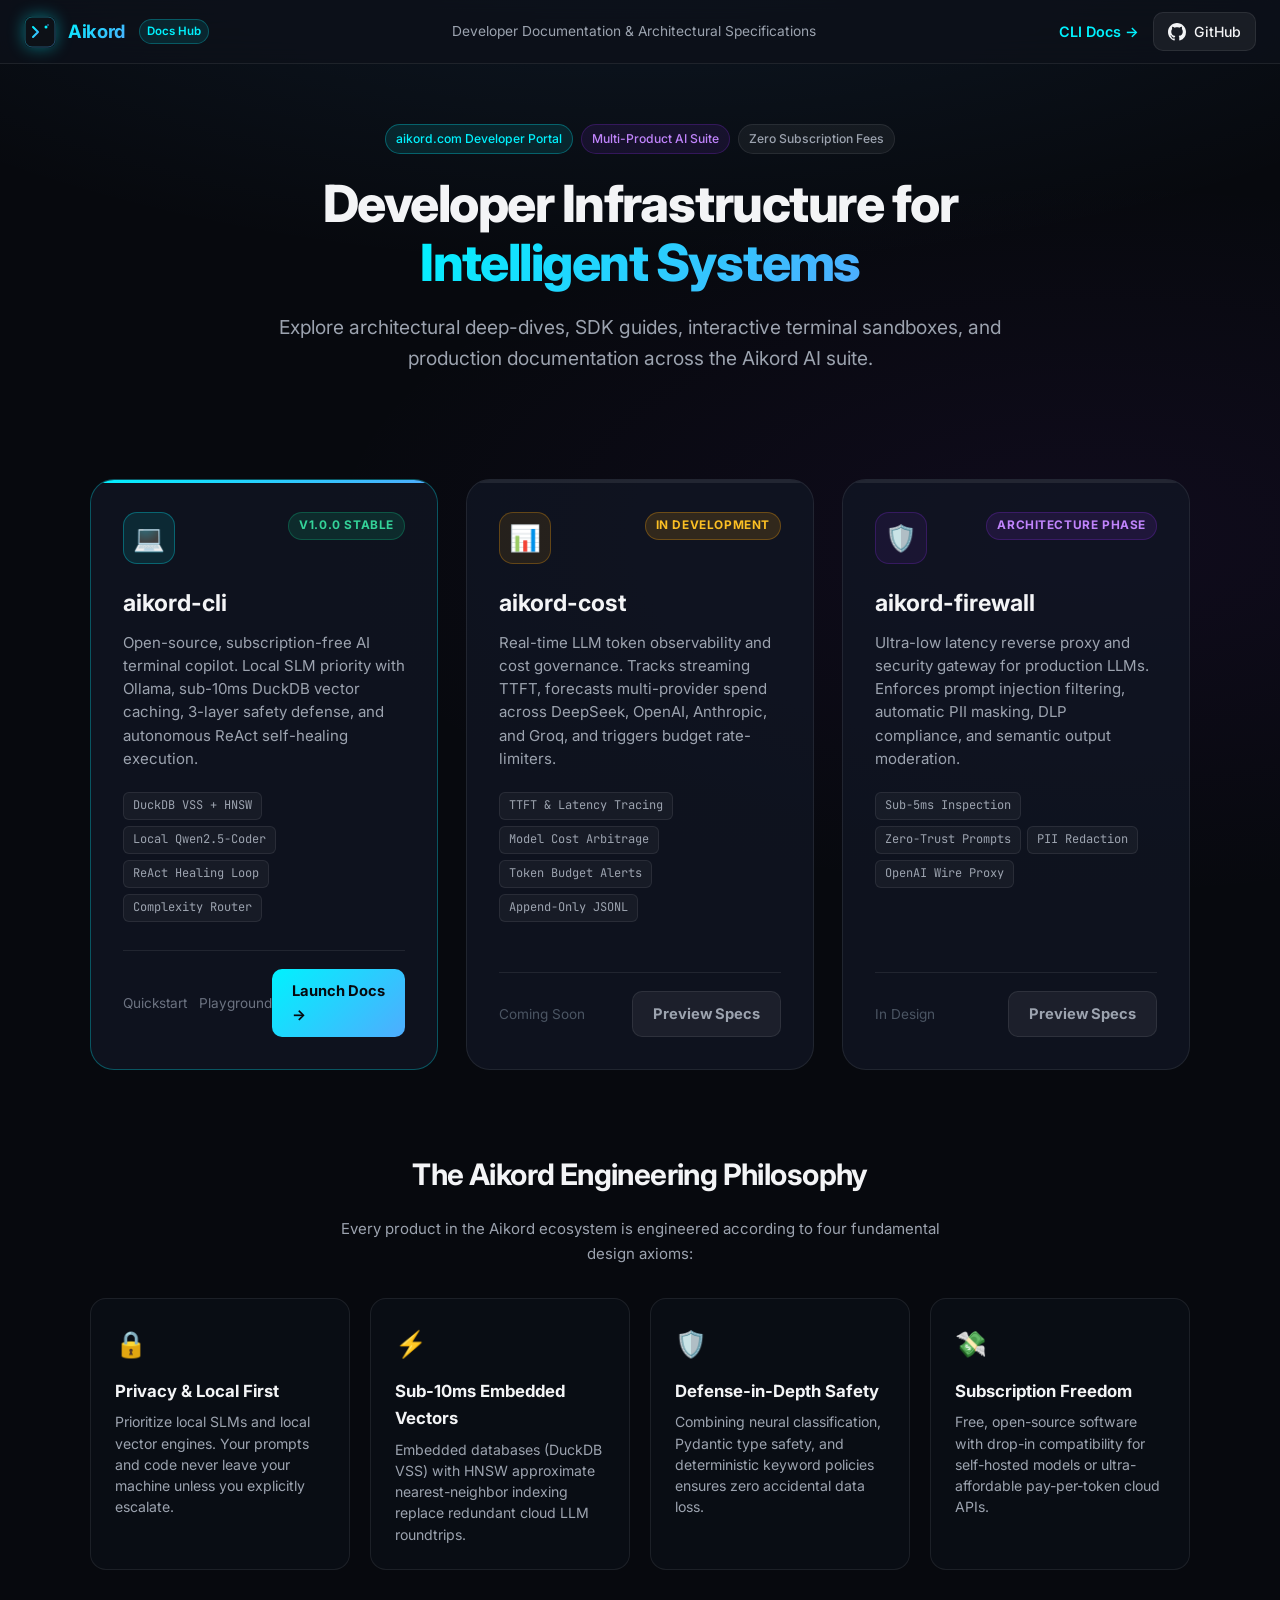
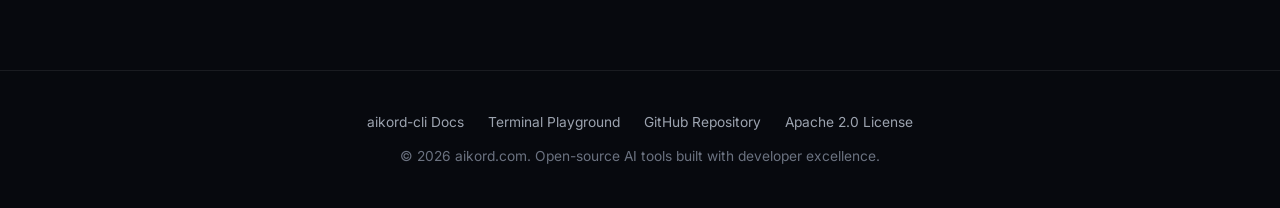
==== commit fb2beab6: "UI fix" ====
--- a/docs/index.html
+++ b/docs/index.html
@@ -1,10 +1,12 @@
 <!DOCTYPE html>
 <html lang="en">
+
 <head>
   <meta charset="UTF-8">
   <meta name="viewport" content="width=device-width, initial-scale=1.0">
   <title>Aikord Documentation Hub | Open-Source AI Developer Tools Suite</title>
-  <meta name="description" content="Central documentation hub for Aikord AI developer tools: Terminal Copilot (aikord-cli), AI API Cost Tracker, and AI Security Firewall." />
+  <meta name="description"
+    content="Central documentation hub for Aikord AI developer tools: Terminal Copilot (aikord-cli), AI API Cost Tracker, and AI Security Firewall." />
   <link rel="icon" type="image/svg+xml" href="favicon.svg">
   <link rel="stylesheet" href="styles.css">
   <style>
@@ -15,6 +17,7 @@
       max-width: 860px;
       margin: 0 auto;
     }
+
     .hub-title {
       font-size: 3.2rem;
       font-weight: 800;
@@ -22,12 +25,14 @@
       line-height: 1.15;
       margin-bottom: 20px;
     }
+
     .hub-subtitle {
       font-size: 1.2rem;
       color: var(--text-secondary);
       line-height: 1.6;
       margin-bottom: 36px;
     }
+
     .hub-product-grid {
       display: grid;
       grid-template-columns: repeat(auto-fit, minmax(320px, 1fr));
@@ -36,6 +41,7 @@
       margin: 20px auto 80px;
       padding: 0 20px;
     }
+
     .hub-card {
       background: var(--bg-card);
       border: 1px solid var(--border-subtle);
@@ -48,34 +54,43 @@
       position: relative;
       overflow: hidden;
     }
+
     .hub-card::before {
       content: '';
       position: absolute;
-      top: 0; left: 0; right: 0;
+      top: 0;
+      left: 0;
+      right: 0;
       height: 3px;
       background: var(--border-subtle);
       transition: var(--transition-normal);
     }
+
     .hub-card:hover {
       background: var(--bg-card-hover);
       transform: translateY(-4px);
       box-shadow: 0 16px 40px rgba(0, 0, 0, 0.6);
     }
+
     .hub-card.active-product {
       border-color: rgba(0, 242, 254, 0.3);
     }
+
     .hub-card.active-product::before {
       background: var(--grad-cyan-blue);
     }
+
     .hub-card.active-product:hover {
       box-shadow: 0 0 35px rgba(0, 242, 254, 0.18);
     }
+
     .hub-card-header {
       display: flex;
       align-items: flex-start;
       justify-content: space-between;
       margin-bottom: 20px;
     }
+
     .hub-card-icon {
       width: 52px;
       height: 52px;
@@ -87,6 +102,7 @@
       justify-content: center;
       font-size: 1.6rem;
     }
+
     .status-badge {
       font-size: 0.74rem;
       font-weight: 700;
@@ -95,39 +111,46 @@
       text-transform: uppercase;
       letter-spacing: 0.05em;
     }
+
     .status-badge.live {
       background: rgba(16, 185, 129, 0.15);
       color: #34d399;
       border: 1px solid rgba(16, 185, 129, 0.3);
     }
+
     .status-badge.dev {
       background: rgba(245, 158, 11, 0.15);
       color: #fbbf24;
       border: 1px solid rgba(245, 158, 11, 0.3);
     }
+
     .status-badge.planning {
       background: rgba(121, 40, 202, 0.15);
       color: #c084fc;
       border: 1px solid rgba(121, 40, 202, 0.3);
     }
+
     .hub-product-name {
       font-size: 1.45rem;
       font-weight: 700;
       color: var(--text-main);
       margin-bottom: 8px;
     }
+
     .hub-product-desc {
       font-size: 0.94rem;
       color: var(--text-secondary);
       line-height: 1.55;
       margin-bottom: 22px;
     }
+
     .hub-feature-pills {
       display: flex;
       flex-wrap: wrap;
       gap: 6px;
       margin-bottom: 28px;
     }
+
     .hub-pill {
       font-size: 0.75rem;
       background: rgba(255, 255, 255, 0.04);
@@ -137,6 +160,7 @@
       color: var(--text-secondary);
       font-family: var(--font-mono);
     }
+
     .hub-card-action {
       display: flex;
       align-items: center;
@@ -144,6 +168,7 @@
       border-top: 1px solid var(--border-subtle);
       padding-top: 18px;
     }
+
     .hub-btn {
       display: inline-flex;
       align-items: center;
@@ -157,57 +182,68 @@
       text-decoration: none;
       transition: var(--transition-fast);
     }
+
     .hub-btn:hover {
       filter: brightness(1.12);
       transform: translateY(-1px);
     }
+
     .hub-btn.secondary {
       background: rgba(255, 255, 255, 0.06);
       border: 1px solid var(--border-subtle);
       color: var(--text-secondary);
       cursor: default;
     }
+
     .hub-card-links {
       display: flex;
       gap: 12px;
       font-size: 0.85rem;
     }
+
     .hub-card-links a {
       color: var(--text-muted);
       text-decoration: none;
       transition: var(--transition-fast);
     }
+
     .hub-card-links a:hover {
       color: var(--accent-cyan);
     }
+
     .pillars-section {
       max-width: 1140px;
       margin: 40px auto 100px;
       padding: 0 20px;
     }
+
     .pillars-grid {
       display: grid;
       grid-template-columns: repeat(auto-fit, minmax(240px, 1fr));
       gap: 20px;
       margin-top: 24px;
     }
+
     .pillar-box {
       background: rgba(13, 17, 26, 0.6);
       border: 1px solid var(--border-subtle);
       border-radius: var(--radius-lg);
       padding: 24px;
     }
+
     .pillar-box h3 {
       font-size: 1.05rem;
       margin: 12px 0 6px;
       color: var(--text-main);
     }
+
     .pillar-box p {
       font-size: 0.88rem;
       color: var(--text-secondary);
       margin: 0;
       line-height: 1.5;
     }
+
     .site-footer {
       border-top: 1px solid var(--border-subtle);
       padding: 40px 24px;
@@ -215,21 +251,25 @@
       color: var(--text-muted);
       font-size: 0.86rem;
     }
+
     .footer-links {
       display: flex;
       justify-content: center;
       gap: 24px;
       margin-bottom: 12px;
     }
+
     .footer-links a {
       color: var(--text-secondary);
       text-decoration: none;
     }
+
     .footer-links a:hover {
       color: var(--accent-cyan);
     }
   </style>
 </head>
+
 <body>
 
   <!-- Top Header Navigation -->
@@ -251,7 +291,10 @@
     <div class="header-right">
       <a href="./cli/" class="nav-link" style="color: var(--accent-cyan); font-weight: 600;">CLI Docs →</a>
       <a href="https://github.com/Apoorv2402/aikord-cli" target="_blank" rel="noopener noreferrer" class="github-btn">
-        <svg width="18" height="18" viewBox="0 0 24 24" fill="currentColor"><path d="M12 0C5.37 0 0 5.37 0 12c0 5.31 3.435 9.795 8.205 11.385.6.105.825-.255.825-.57 0-.285-.015-1.23-.015-2.235-3.015.555-3.795-.735-4.035-1.41-.135-.345-.72-1.41-1.23-1.695-.42-.225-1.02-.78-.015-.795.945-.015 1.62.87 1.845 1.23 1.08 1.815 2.805 1.305 3.495.99.105-.78.42-1.305.765-1.605-2.67-.3-5.46-1.335-5.46-5.925 0-1.305.465-2.385 1.23-3.225-.12-.3-.54-1.53.12-3.18 0 0 1.005-.315 3.3 1.23.96-.27 1.98-.405 3-.405s2.04.135 3 .405c2.295-1.56 3.3-1.23 3.3-1.23.66 1.65.24 2.88.12 3.18.765.84 1.23 1.905 1.23 3.225 0 4.605-2.805 5.625-5.475 5.925.435.375.81 1.095.81 2.22 0 1.605-.015 2.895-.015 3.3 0 .315.225.69.825.57A12.02 12.02 0 0024 12c0-6.63-5.37-12-12-12z"/></svg>
+        <svg width="18" height="18" viewBox="0 0 24 24" fill="currentColor">
+          <path
+            d="M12 0C5.37 0 0 5.37 0 12c0 5.31 3.435 9.795 8.205 11.385.6.105.825-.255.825-.57 0-.285-.015-1.23-.015-2.235-3.015.555-3.795-.735-4.035-1.41-.135-.345-.72-1.41-1.23-1.695-.42-.225-1.02-.78-.015-.795.945-.015 1.62.87 1.845 1.23 1.08 1.815 2.805 1.305 3.495.99.105-.78.42-1.305.765-1.605-2.67-.3-5.46-1.335-5.46-5.925 0-1.305.465-2.385 1.23-3.225-.12-.3-.54-1.53.12-3.18 0 0 1.005-.315 3.3 1.23.96-.27 1.98-.405 3-.405s2.04.135 3 .405c2.295-1.56 3.3-1.23 3.3-1.23.66 1.65.24 2.88.12 3.18.765.84 1.23 1.905 1.23 3.225 0 4.605-2.805 5.625-5.475 5.925.435.375.81 1.095.81 2.22 0 1.605-.015 2.895-.015 3.3 0 .315.225.69.825.57A12.02 12.02 0 0024 12c0-6.63-5.37-12-12-12z" />
+        </svg>
         GitHub
       </a>
     </div>
@@ -271,7 +314,8 @@
     </h1>
 
     <p class="hub-subtitle">
-      Explore architectural deep-dives, SDK guides, interactive terminal sandboxes, and production documentation across the Aikord AI suite.
+      Explore architectural deep-dives, SDK guides, interactive terminal sandboxes, and production documentation across
+      the Aikord AI suite.
     </p>
   </section>
 
@@ -282,12 +326,14 @@
     <div class="hub-card active-product">
       <div>
         <div class="hub-card-header">
-          <div class="hub-card-icon" style="background: rgba(0, 242, 254, 0.1); border-color: rgba(0, 242, 254, 0.3);">💻</div>
+          <div class="hub-card-icon" style="background: rgba(0, 242, 254, 0.1); border-color: rgba(0, 242, 254, 0.3);">
+            💻</div>
           <span class="status-badge live">v1.0.0 Stable</span>
         </div>
         <h2 class="hub-product-name">aikord-cli</h2>
         <p class="hub-product-desc">
-          Open-source, subscription-free AI terminal copilot. Local SLM priority with Ollama, sub-10ms DuckDB vector caching, 3-layer safety defense, and autonomous ReAct self-healing execution.
+          Open-source, subscription-free AI terminal copilot. Local SLM priority with Ollama, sub-10ms DuckDB vector
+          caching, 3-layer safety defense, and autonomous ReAct self-healing execution.
         </p>
         <div class="hub-feature-pills">
           <span class="hub-pill">DuckDB VSS + HNSW</span>
@@ -300,7 +346,6 @@
         <div class="hub-card-links">
           <a href="./cli/#quickstart">Quickstart</a>
           <a href="./cli/#playground">Playground</a>
-          <a href="./cli/#cli-reference">CLI Ref</a>
         </div>
         <a href="./cli/" class="hub-btn">Launch Docs →</a>
       </div>
@@ -310,12 +355,14 @@
     <div class="hub-card">
       <div>
         <div class="hub-card-header">
-          <div class="hub-card-icon" style="background: rgba(245, 158, 11, 0.1); border-color: rgba(245, 158, 11, 0.3);">📊</div>
+          <div class="hub-card-icon"
+            style="background: rgba(245, 158, 11, 0.1); border-color: rgba(245, 158, 11, 0.3);">📊</div>
           <span class="status-badge dev">In Development</span>
         </div>
         <h2 class="hub-product-name">aikord-cost</h2>
         <p class="hub-product-desc">
-          Real-time LLM token observability and cost governance. Tracks streaming TTFT, forecasts multi-provider spend across DeepSeek, OpenAI, Anthropic, and Groq, and triggers budget rate-limiters.
+          Real-time LLM token observability and cost governance. Tracks streaming TTFT, forecasts multi-provider spend
+          across DeepSeek, OpenAI, Anthropic, and Groq, and triggers budget rate-limiters.
         </p>
         <div class="hub-feature-pills">
           <span class="hub-pill">TTFT &amp; Latency Tracing</span>
@@ -336,12 +383,14 @@
     <div class="hub-card">
       <div>
         <div class="hub-card-header">
-          <div class="hub-card-icon" style="background: rgba(121, 40, 202, 0.1); border-color: rgba(121, 40, 202, 0.3);">🛡️</div>
+          <div class="hub-card-icon"
+            style="background: rgba(121, 40, 202, 0.1); border-color: rgba(121, 40, 202, 0.3);">🛡️</div>
           <span class="status-badge planning">Architecture Phase</span>
         </div>
         <h2 class="hub-product-name">aikord-firewall</h2>
         <p class="hub-product-desc">
-          Ultra-low latency reverse proxy and security gateway for production LLMs. Enforces prompt injection filtering, automatic PII masking, DLP compliance, and semantic output moderation.
+          Ultra-low latency reverse proxy and security gateway for production LLMs. Enforces prompt injection filtering,
+          automatic PII masking, DLP compliance, and semantic output moderation.
         </p>
         <div class="hub-feature-pills">
           <span class="hub-pill">Sub-5ms Inspection</span>
@@ -362,7 +411,8 @@
 
   <!-- Architectural Pillars -->
   <section class="pillars-section">
-    <h2 class="section-heading" style="justify-content: center; text-align: center; border-bottom: none; margin-bottom: 8px;">
+    <h2 class="section-heading"
+      style="justify-content: center; text-align: center; border-bottom: none; margin-bottom: 8px;">
       The Aikord Engineering Philosophy
     </h2>
     <p style="text-align: center; color: var(--text-secondary); max-width: 600px; margin: 0 auto 32px;">
@@ -373,25 +423,29 @@
       <div class="pillar-box">
         <div style="font-size: 1.6rem;">🔒</div>
         <h3>Privacy &amp; Local First</h3>
-        <p>Prioritize local SLMs and local vector engines. Your prompts and code never leave your machine unless you explicitly escalate.</p>
+        <p>Prioritize local SLMs and local vector engines. Your prompts and code never leave your machine unless you
+          explicitly escalate.</p>
       </div>
 
       <div class="pillar-box">
         <div style="font-size: 1.6rem;">⚡</div>
         <h3>Sub-10ms Embedded Vectors</h3>
-        <p>Embedded databases (DuckDB VSS) with HNSW approximate nearest-neighbor indexing replace redundant cloud LLM roundtrips.</p>
+        <p>Embedded databases (DuckDB VSS) with HNSW approximate nearest-neighbor indexing replace redundant cloud LLM
+          roundtrips.</p>
       </div>
 
       <div class="pillar-box">
         <div style="font-size: 1.6rem;">🛡️</div>
         <h3>Defense-in-Depth Safety</h3>
-        <p>Combining neural classification, Pydantic type safety, and deterministic keyword policies ensures zero accidental data loss.</p>
+        <p>Combining neural classification, Pydantic type safety, and deterministic keyword policies ensures zero
+          accidental data loss.</p>
       </div>
 
       <div class="pillar-box">
         <div style="font-size: 1.6rem;">💸</div>
         <h3>Subscription Freedom</h3>
-        <p>Free, open-source software with drop-in compatibility for self-hosted models or ultra-affordable pay-per-token cloud APIs.</p>
+        <p>Free, open-source software with drop-in compatibility for self-hosted models or ultra-affordable
+          pay-per-token cloud APIs.</p>
       </div>
     </div>
   </section>
@@ -408,4 +462,5 @@
   </footer>
 
 </body>
-</html>
+
+</html>
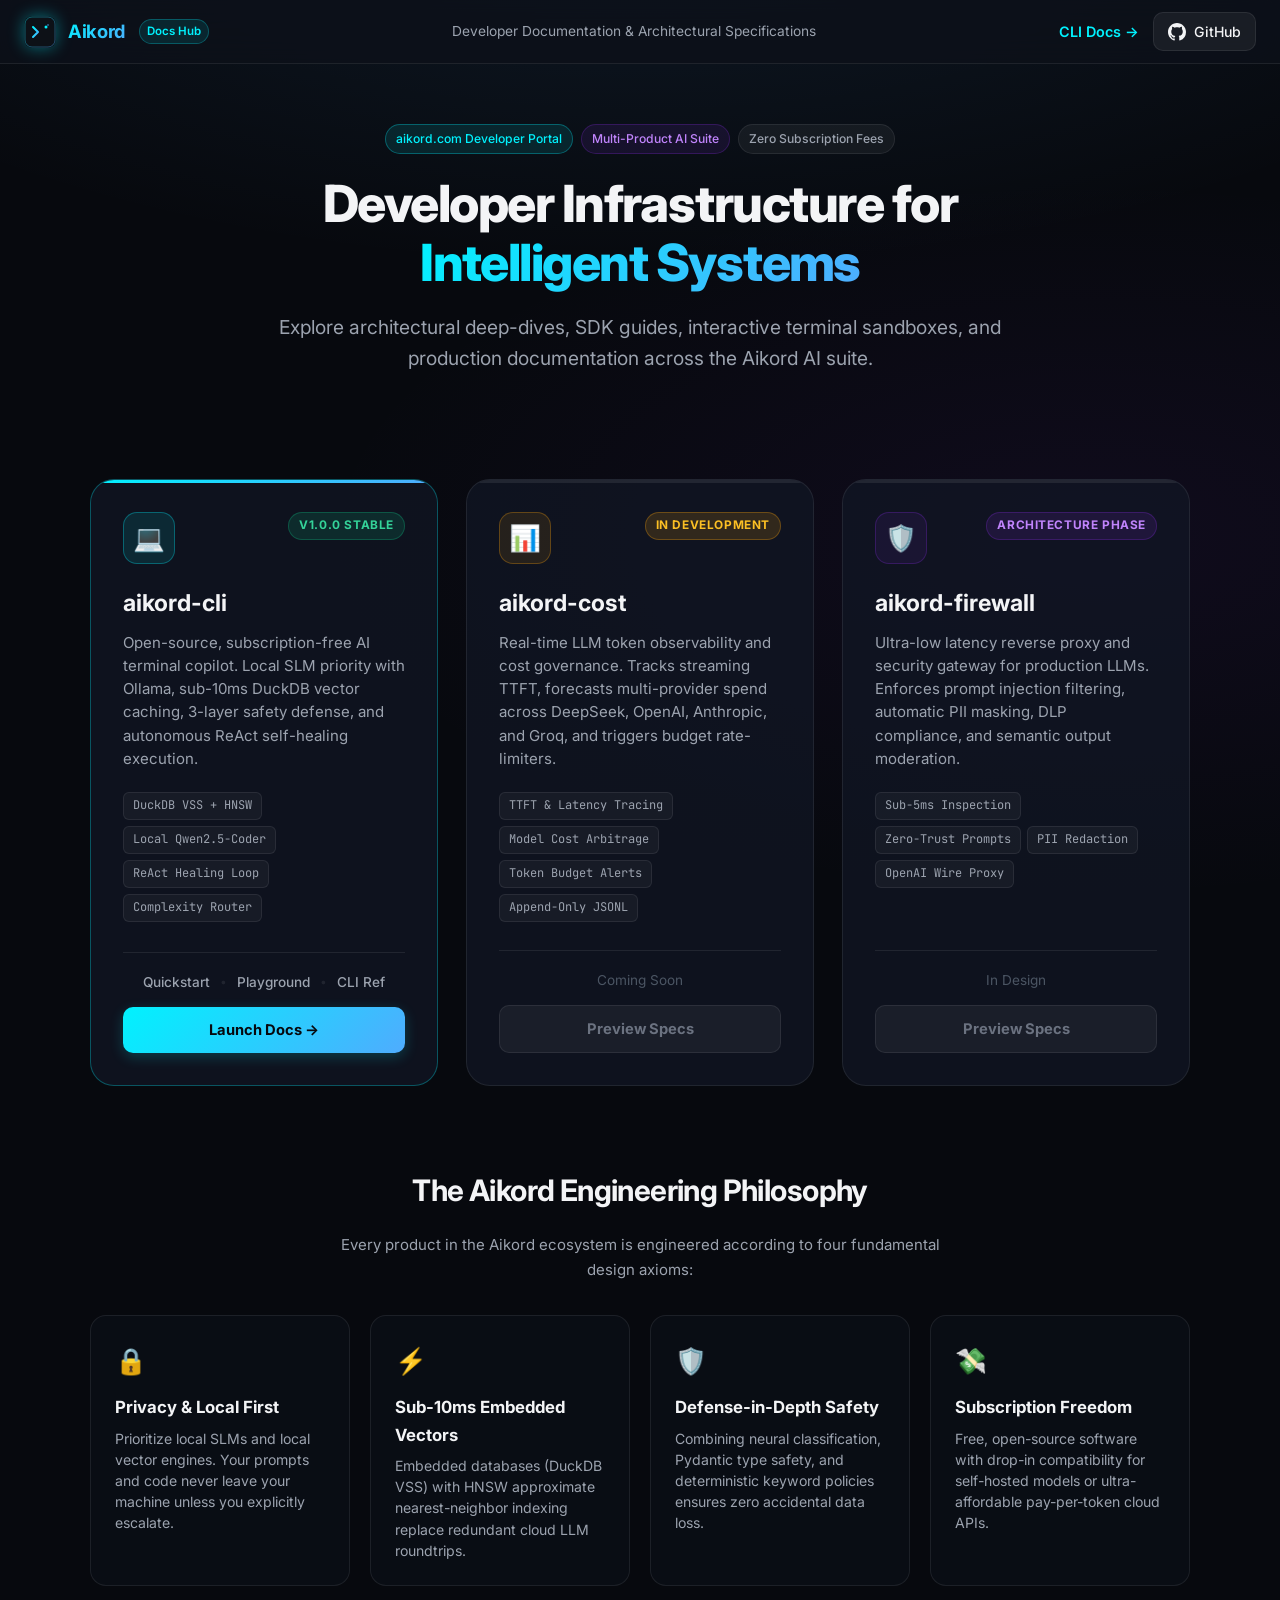
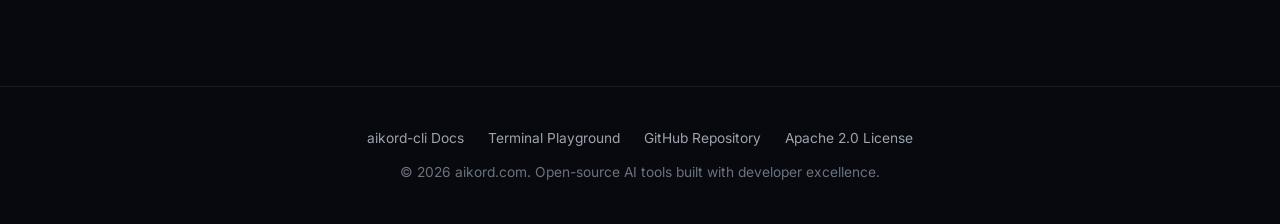
==== commit 30ef9b5b: "feat: add central documentation hub landing page for Aikord tools suite" ====
--- a/docs/index.html
+++ b/docs/index.html
@@ -163,52 +163,74 @@
 
     .hub-card-action {
       display: flex;
-      align-items: center;
-      justify-content: space-between;
+      flex-direction: column;
+      gap: 14px;
       border-top: 1px solid var(--border-subtle);
       padding-top: 18px;
+    }
+
+    .hub-card-links {
+      display: flex;
+      align-items: center;
+      justify-content: center;
+      gap: 10px;
+      font-size: 0.85rem;
+      flex-wrap: wrap;
+    }
+
+    .hub-card-links a {
+      color: var(--text-secondary);
+      text-decoration: none;
+      transition: var(--transition-fast);
+      font-weight: 500;
+    }
+
+    .hub-card-links a:hover {
+      color: var(--accent-cyan);
+    }
+
+    .hub-link-sep {
+      color: var(--border-subtle);
+      font-size: 0.75rem;
+      user-select: none;
     }
 
     .hub-btn {
       display: inline-flex;
       align-items: center;
+      justify-content: center;
       gap: 8px;
       background: var(--grad-cyan-blue);
       color: #07090e;
       font-weight: 700;
       font-size: 0.92rem;
-      padding: 10px 20px;
+      padding: 11px 20px;
       border-radius: var(--radius-md);
       text-decoration: none;
       transition: var(--transition-fast);
+      width: 100%;
+      text-align: center;
+      box-shadow: 0 4px 14px rgba(0, 242, 254, 0.2);
     }
 
     .hub-btn:hover {
       filter: brightness(1.12);
       transform: translateY(-1px);
+      box-shadow: 0 6px 20px rgba(0, 242, 254, 0.35);
     }
 
     .hub-btn.secondary {
-      background: rgba(255, 255, 255, 0.06);
+      background: rgba(255, 255, 255, 0.05);
       border: 1px solid var(--border-subtle);
-      color: var(--text-secondary);
+      color: var(--text-muted);
       cursor: default;
-    }
-
-    .hub-card-links {
-      display: flex;
-      gap: 12px;
-      font-size: 0.85rem;
-    }
-
-    .hub-card-links a {
-      color: var(--text-muted);
-      text-decoration: none;
-      transition: var(--transition-fast);
-    }
-
-    .hub-card-links a:hover {
-      color: var(--accent-cyan);
+      box-shadow: none;
+    }
+
+    .hub-btn.secondary:hover {
+      filter: none;
+      transform: none;
+      box-shadow: none;
     }
 
     .pillars-section {
@@ -266,6 +288,16 @@
 
     .footer-links a:hover {
       color: var(--accent-cyan);
+    }
+
+    @media (max-width: 640px) {
+      .hub-card {
+        padding: 24px;
+      }
+      .hub-product-grid {
+        grid-template-columns: 1fr;
+        padding: 0 16px;
+      }
     }
   </style>
 </head>
@@ -345,7 +377,10 @@
       <div class="hub-card-action">
         <div class="hub-card-links">
           <a href="./cli/#quickstart">Quickstart</a>
+          <span class="hub-link-sep">•</span>
           <a href="./cli/#playground">Playground</a>
+          <span class="hub-link-sep">•</span>
+          <a href="./cli/#cli-reference">CLI Ref</a>
         </div>
         <a href="./cli/" class="hub-btn">Launch Docs →</a>
       </div>
@@ -373,7 +408,7 @@
       </div>
       <div class="hub-card-action">
         <div class="hub-card-links">
-          <span style="color: var(--text-dim);">Coming Soon</span>
+          <span style="color: var(--text-dim); font-size: 0.85rem;">Coming Soon</span>
         </div>
         <span class="hub-btn secondary">Preview Specs</span>
       </div>
@@ -401,7 +436,7 @@
       </div>
       <div class="hub-card-action">
         <div class="hub-card-links">
-          <span style="color: var(--text-dim);">In Design</span>
+          <span style="color: var(--text-dim); font-size: 0.85rem;">In Design</span>
         </div>
         <span class="hub-btn secondary">Preview Specs</span>
       </div>
